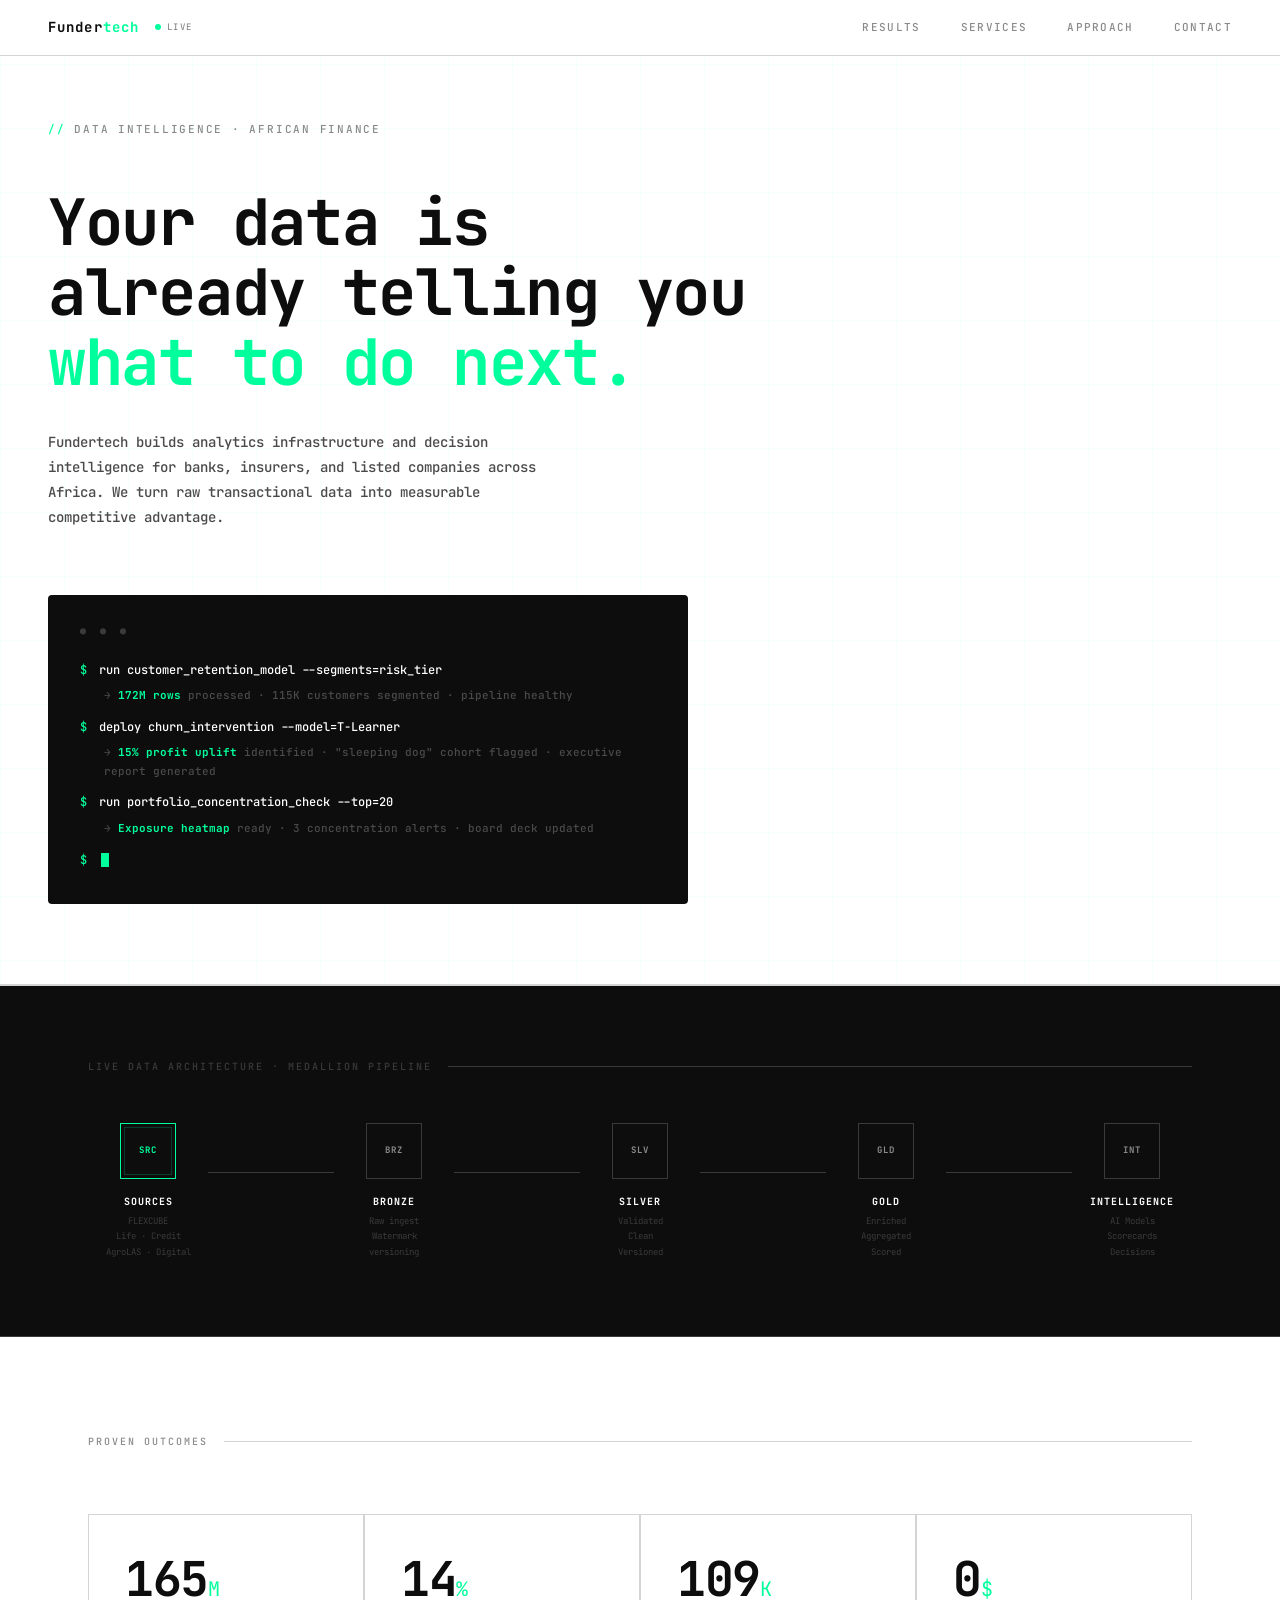
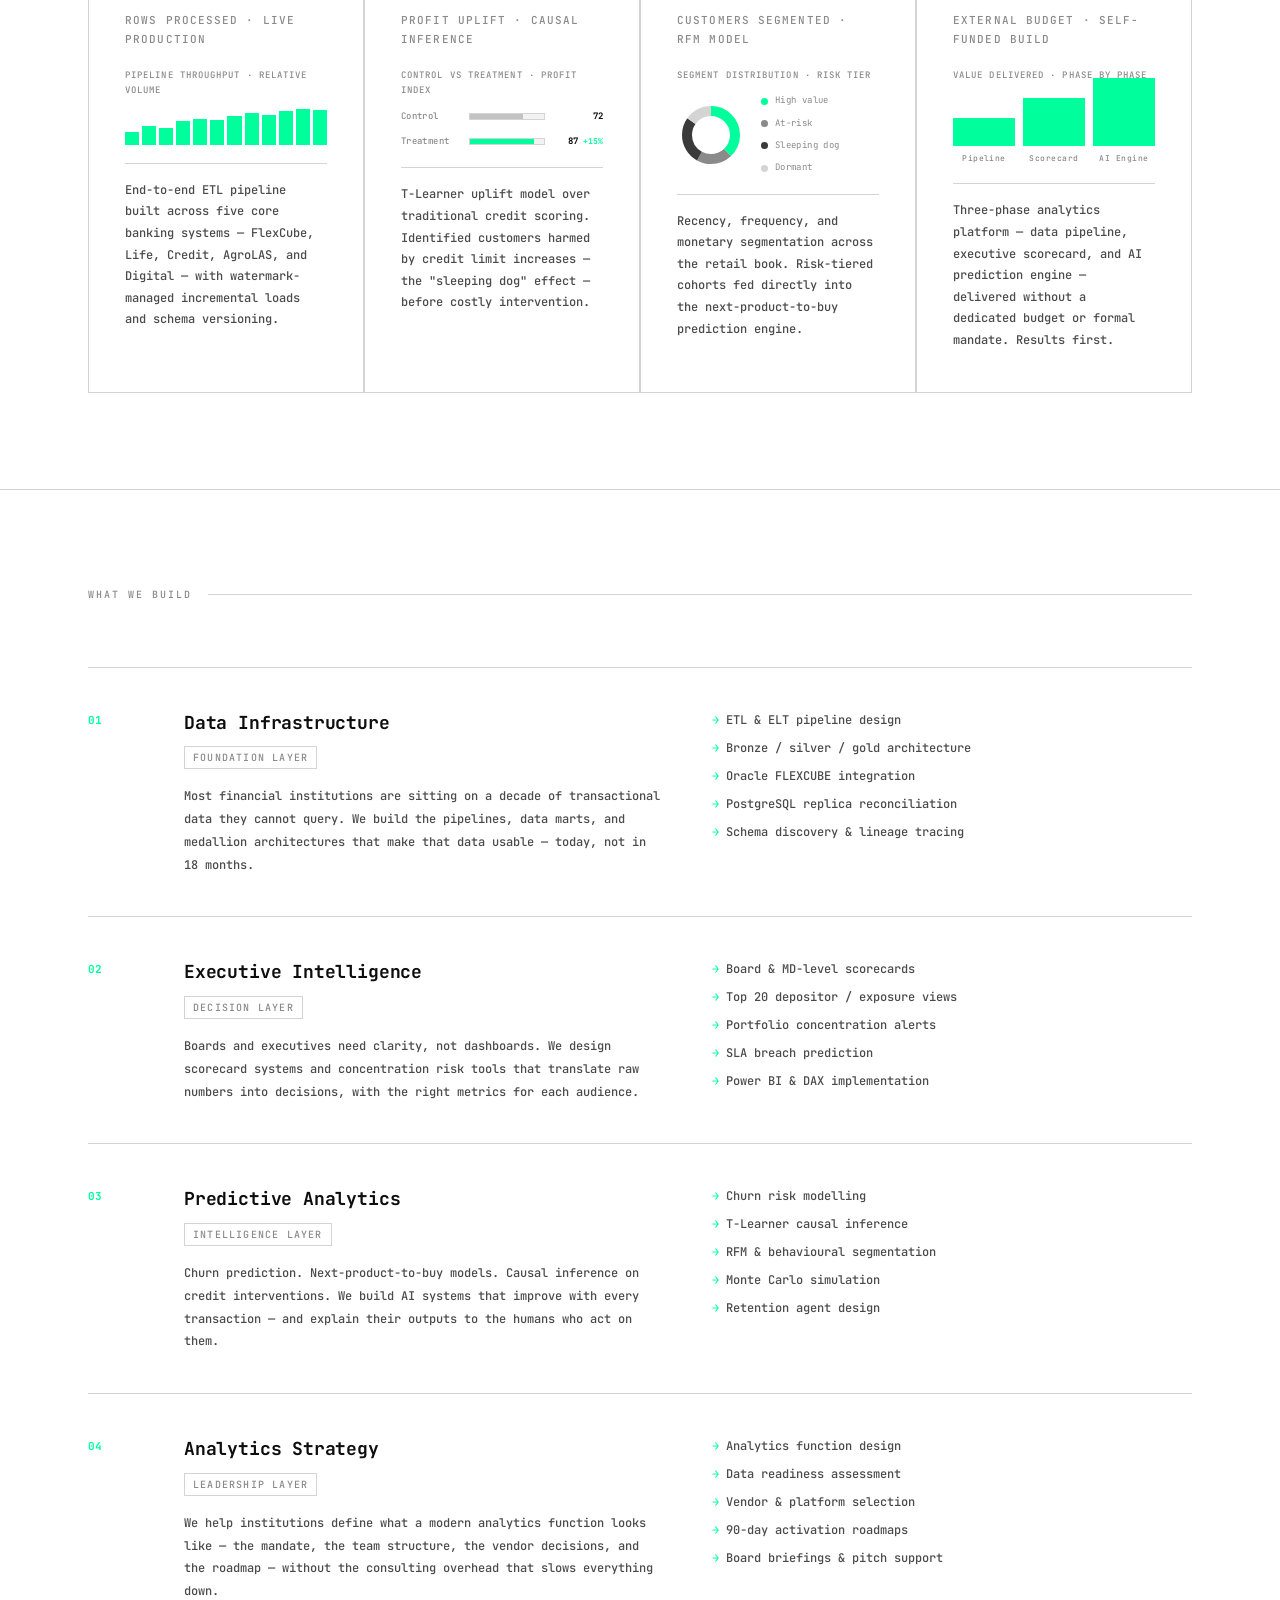
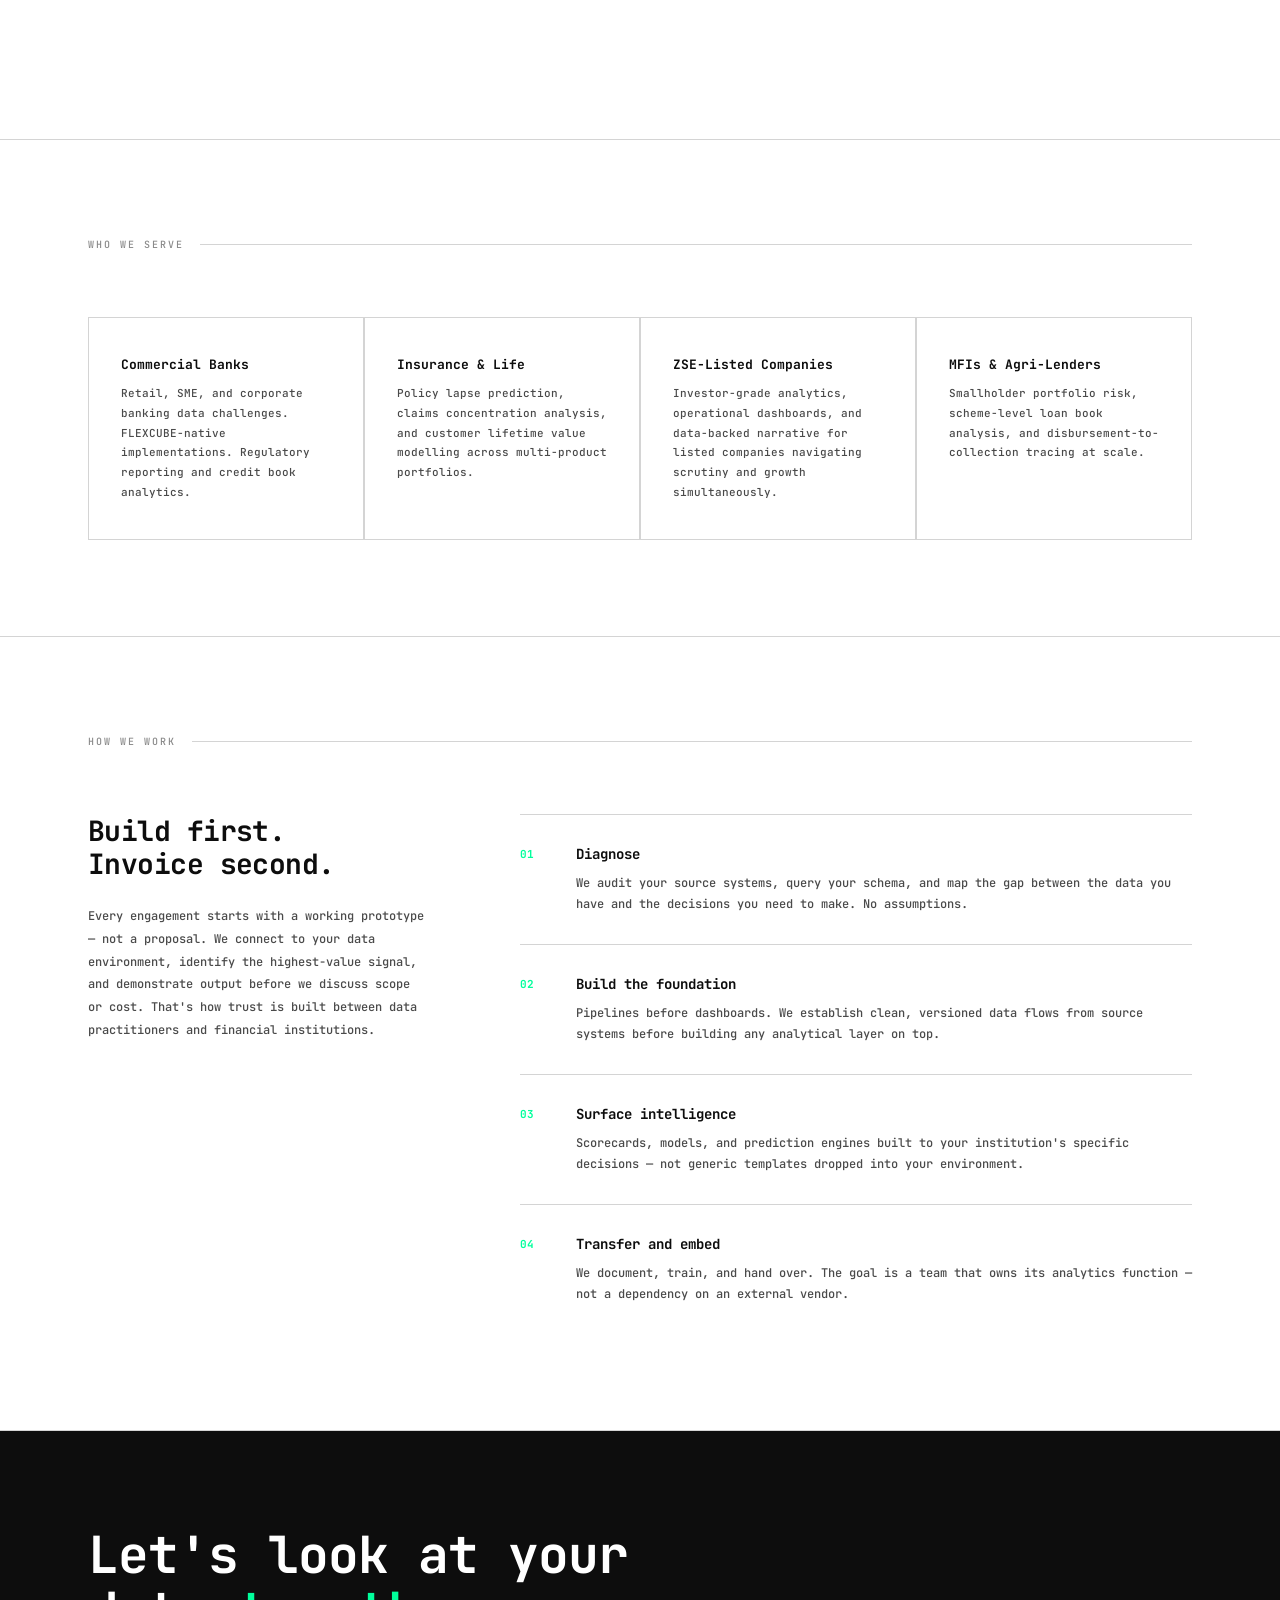
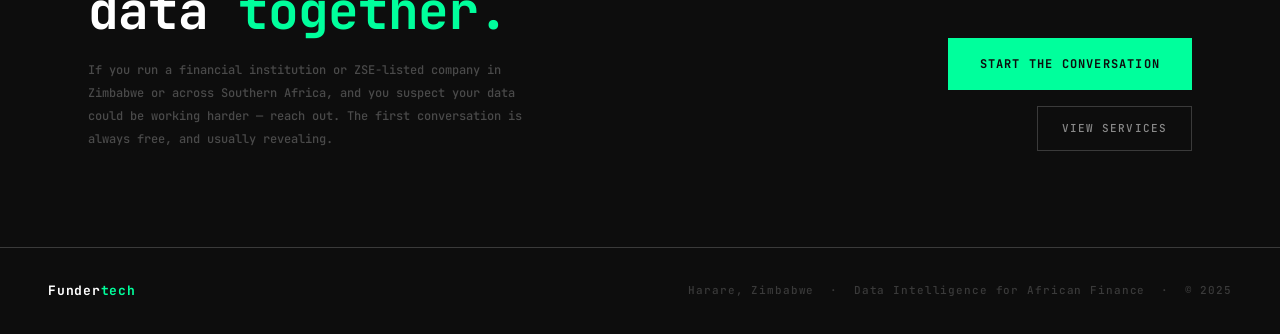
==== index.html @ 1ecbec69 "Initial commit: Fundertech landing page" ====
<!DOCTYPE html>
<html lang="en">
<head>
<meta charset="UTF-8">
<meta name="viewport" content="width=device-width, initial-scale=1.0">
<title>Fundertech — Data Intelligence for African Finance</title>
<link rel="preconnect" href="https://fonts.googleapis.com">
<link href="https://fonts.googleapis.com/css2?family=JetBrains+Mono:wght@400;500;600;700&display=swap" rel="stylesheet">
<style>
  *, *::before, *::after { box-sizing: border-box; margin: 0; padding: 0; }

  :root {
    --black:   #0D0D0D;
    --white:   #FFFFFF;
    --grey-1:  #F2F2F2;
    --grey-2:  #D4D4D4;
    --grey-3:  #8A8A8A;
    --grey-4:  #3A3A3A;
    --mint:    #00FF9C;
    --mono:    'JetBrains Mono', monospace;
  }

  html { scroll-behavior: smooth; }

  body {
    font-family: var(--mono);
    background: var(--white);
    color: var(--black);
    font-size: 13px;
    line-height: 1.7;
    font-weight: 500;
    -webkit-font-smoothing: auto;
  }

  /* ── NAV ── */
  nav {
    position: fixed;
    top: 0; left: 0; right: 0;
    z-index: 100;
    background: var(--white);
    border-bottom: 1px solid var(--grey-2);
    display: flex;
    align-items: center;
    justify-content: space-between;
    padding: 0 48px;
    height: 56px;
  }

  .nav-brand { display: flex; align-items: center; gap: 16px; }

  .nav-logo {
    font-size: 14px;
    font-weight: 700;
    letter-spacing: 0.08em;
    color: var(--black);
    text-decoration: none;
  }
  .nav-logo span { color: var(--mint); }

  .nav-live {
    display: flex;
    align-items: center;
    gap: 6px;
    font-size: 9px;
    letter-spacing: 0.14em;
    color: var(--grey-3);
    text-transform: uppercase;
    font-weight: 500;
  }

  .live-dot {
    width: 6px; height: 6px;
    border-radius: 50%;
    background: var(--mint);
    animation: pulse 2s ease infinite;
  }

  @keyframes pulse {
    0%,100% { opacity: 1; transform: scale(1); }
    50%      { opacity: 0.35; transform: scale(0.65); }
  }

  .nav-links {
    display: flex;
    gap: 40px;
    list-style: none;
  }

  .nav-links a {
    font-size: 11px;
    font-weight: 500;
    color: var(--grey-3);
    text-decoration: none;
    letter-spacing: 0.12em;
    text-transform: uppercase;
    transition: color 0.2s;
  }
  .nav-links a:hover { color: var(--black); }

  /* ── HERO ── */
  .hero {
    min-height: 100vh;
    display: flex;
    flex-direction: column;
    justify-content: center;
    padding: 120px 48px 80px;
    border-bottom: 1px solid var(--grey-2);
    position: relative;
    overflow: hidden;
  }

  .hero-grid {
    position: absolute;
    inset: 0;
    background-image:
      linear-gradient(rgba(0,255,156,0.04) 1px, transparent 1px),
      linear-gradient(90deg, rgba(0,255,156,0.04) 1px, transparent 1px);
    background-size: 64px 64px;
    pointer-events: none;
    animation: gridfade 4s ease-in-out infinite alternate;
  }
  @keyframes gridfade { 0% { opacity: 0.5; } 100% { opacity: 1; } }

  .hero-scan {
    position: absolute;
    top: 0; left: 0; right: 0;
    height: 1px;
    background: linear-gradient(90deg, transparent, var(--mint) 50%, transparent);
    opacity: 0.3;
    animation: scandown 7s linear infinite;
    pointer-events: none;
  }
  @keyframes scandown {
    0%   { transform: translateY(0); }
    100% { transform: translateY(100vh); }
  }

  .hero-eyebrow {
    font-size: 11px;
    font-weight: 500;
    color: var(--grey-3);
    letter-spacing: 0.16em;
    text-transform: uppercase;
    margin-bottom: 48px;
    position: relative; z-index: 1;
  }
  .hero-eyebrow::before { content: '// '; color: var(--mint); }

  .hero-headline {
    font-size: clamp(32px, 5vw, 64px);
    font-weight: 700;
    line-height: 1.1;
    letter-spacing: -0.02em;
    max-width: 840px;
    margin-bottom: 32px;
    position: relative; z-index: 1;
  }
  .hero-headline .accent { color: var(--mint); }

  .hero-sub {
    font-size: 14px;
    font-weight: 500;
    color: #4A4A4A;
    max-width: 520px;
    line-height: 1.8;
    margin-bottom: 64px;
    position: relative; z-index: 1;
  }

  /* Terminal */
  .terminal {
    background: var(--black);
    border-radius: 4px;
    padding: 28px 32px;
    max-width: 640px;
    position: relative; z-index: 1;
    overflow: hidden;
  }
  .terminal::before {
    content: '● ● ●';
    display: block;
    font-size: 10px;
    color: var(--grey-4);
    margin-bottom: 20px;
    letter-spacing: 4px;
  }
  .t-line {
    display: flex;
    align-items: flex-start;
    gap: 12px;
    margin-bottom: 6px;
    font-size: 12px;
  }
  .t-prompt { color: var(--mint); white-space: nowrap; }
  .t-cmd    { color: var(--white); font-weight: 500; }
  .t-out    { color: #4A4A4A; padding-left: 24px; margin-bottom: 12px; font-size: 11px; font-weight: 500; }
  .t-out span { color: var(--mint); font-weight: 700; }
  .cursor {
    display: inline-block;
    width: 8px; height: 14px;
    background: var(--mint);
    vertical-align: middle;
    margin-left: 2px;
    animation: blink 1.1s step-end infinite;
  }
  @keyframes blink { 0%,100%{opacity:1} 50%{opacity:0} }

  /* ── DATA PIPELINE ── */
  .pipeline-section {
    background: var(--black);
    border-bottom: 1px solid var(--grey-4);
    overflow: hidden;
  }
  .pipeline-inner {
    max-width: 1200px;
    margin: 0 auto;
    padding: 72px 48px;
  }
  .pipeline-label {
    font-size: 10px;
    letter-spacing: 0.2em;
    text-transform: uppercase;
    color: var(--grey-4);
    margin-bottom: 48px;
    display: flex;
    align-items: center;
    gap: 16px;
    font-weight: 500;
  }
  .pipeline-label::after { content: ''; flex: 1; height: 1px; background: var(--grey-4); }

  .pipeline-flow {
    display: flex;
    align-items: center;
    overflow-x: auto;
    padding-bottom: 4px;
  }

  .pipeline-node {
    display: flex;
    flex-direction: column;
    align-items: center;
    flex-shrink: 0;
    min-width: 120px;
    opacity: 0;
    animation: nodein 0.5s ease forwards;
  }
  .pipeline-node:nth-child(1) { animation-delay: 0.2s; }
  .pipeline-node:nth-child(3) { animation-delay: 0.7s; }
  .pipeline-node:nth-child(5) { animation-delay: 1.2s; }
  .pipeline-node:nth-child(7) { animation-delay: 1.7s; }
  .pipeline-node:nth-child(9) { animation-delay: 2.2s; }

  @keyframes nodein {
    from { opacity: 0; transform: translateY(8px); }
    to   { opacity: 1; transform: translateY(0); }
  }

  .node-box {
    width: 56px; height: 56px;
    border: 1px solid var(--grey-4);
    display: flex;
    align-items: center;
    justify-content: center;
    font-size: 9px;
    font-weight: 700;
    color: var(--grey-3);
    letter-spacing: 0.08em;
    margin-bottom: 14px;
    transition: border-color 0.3s, color 0.3s;
    position: relative;
  }
  .node-box.active {
    border-color: var(--mint);
    color: var(--mint);
  }
  .node-box.active::after {
    content: '';
    position: absolute;
    inset: 3px;
    border: 1px solid rgba(0,255,156,0.2);
  }
  .pipeline-node:hover .node-box { border-color: var(--mint); color: var(--mint); }

  .node-name {
    font-size: 10px;
    font-weight: 700;
    color: var(--white);
    letter-spacing: 0.1em;
    text-transform: uppercase;
    margin-bottom: 4px;
    text-align: center;
  }
  .node-sub {
    font-size: 9px;
    color: var(--grey-4);
    text-align: center;
    line-height: 1.7;
    font-weight: 400;
  }

  .pipeline-connector {
    flex: 1;
    min-width: 48px;
    height: 1px;
    background: var(--grey-4);
    position: relative;
    margin-bottom: 38px;
    overflow: visible;
  }
  .conn-dot {
    position: absolute;
    top: 50%; transform: translateY(-50%);
    width: 5px; height: 5px;
    border-radius: 50%;
    background: var(--mint);
    animation: flowdot 2.2s linear infinite;
    opacity: 0;
  }
  .conn-dot:nth-child(2) { animation-delay: 0.73s; }
  .conn-dot:nth-child(3) { animation-delay: 1.47s; }
  @keyframes flowdot {
    0%   { left: -5px; opacity: 0; }
    8%   { opacity: 1; }
    92%  { opacity: 1; }
    100% { left: calc(100% + 5px); opacity: 0; }
  }

  /* ── SECTION SHELL ── */
  section { border-bottom: 1px solid var(--grey-2); }
  .section-inner { max-width: 1200px; margin: 0 auto; padding: 96px 48px; }
  .section-label {
    font-size: 10px;
    letter-spacing: 0.2em;
    text-transform: uppercase;
    color: var(--grey-3);
    margin-bottom: 64px;
    display: flex;
    align-items: center;
    gap: 16px;
    font-weight: 500;
  }
  .section-label::after { content: ''; flex: 1; height: 1px; background: var(--grey-2); }

  /* ── RESULTS ── */
  .results-grid {
    display: grid;
    grid-template-columns: repeat(auto-fit, minmax(260px, 1fr));
    gap: 2px;
    background: var(--grey-2);
    border: 1px solid var(--grey-2);
  }
  .result-card { background: var(--white); padding: 40px 36px; transition: background 0.2s; }
  .result-card:hover { background: var(--grey-1); }

  .result-metric {
    font-size: 48px;
    font-weight: 700;
    line-height: 1;
    letter-spacing: -0.03em;
    color: var(--black);
    margin-bottom: 8px;
  }
  .result-metric .unit { font-size: 20px; font-weight: 400; color: var(--mint); }

  .result-label {
    font-size: 11px;
    color: var(--grey-3);
    letter-spacing: 0.1em;
    text-transform: uppercase;
    margin-bottom: 0;
    font-weight: 500;
  }

  /* Mini charts */
  .mini-chart { margin: 20px 0 18px; }
  .chart-title {
    font-size: 9px;
    letter-spacing: 0.12em;
    text-transform: uppercase;
    color: var(--grey-3);
    margin-bottom: 10px;
    font-weight: 500;
  }

  /* Sparkline bars */
  .spark-bars {
    display: flex;
    align-items: flex-end;
    gap: 3px;
    height: 36px;
  }
  .sp-bar {
    flex: 1;
    background: var(--mint);
    opacity: 0;
    transform: scaleY(0);
    transform-origin: bottom;
    transition: opacity 0.3s ease, transform 0.5s cubic-bezier(0.16,1,0.3,1);
  }
  .spark-bars.animate .sp-bar { opacity: 1; transform: scaleY(1); }
  .sp-bar:nth-child(1)  { height:35%; transition-delay:0.05s; }
  .sp-bar:nth-child(2)  { height:52%; transition-delay:0.10s; }
  .sp-bar:nth-child(3)  { height:48%; transition-delay:0.15s; }
  .sp-bar:nth-child(4)  { height:65%; transition-delay:0.20s; }
  .sp-bar:nth-child(5)  { height:72%; transition-delay:0.25s; }
  .sp-bar:nth-child(6)  { height:68%; transition-delay:0.30s; }
  .sp-bar:nth-child(7)  { height:80%; transition-delay:0.35s; }
  .sp-bar:nth-child(8)  { height:88%; transition-delay:0.40s; }
  .sp-bar:nth-child(9)  { height:84%; transition-delay:0.45s; }
  .sp-bar:nth-child(10) { height:95%; transition-delay:0.50s; }
  .sp-bar:nth-child(11) { height:100%;transition-delay:0.55s; }
  .sp-bar:nth-child(12) { height:98%; transition-delay:0.60s; opacity: 0.5; }

  /* Before/after bars */
  .cmp-chart { display: flex; flex-direction: column; gap: 10px; }
  .cmp-row { display: flex; align-items: center; gap: 10px; }
  .cmp-label { font-size: 9px; color: var(--grey-3); width: 58px; flex-shrink: 0; font-weight: 500; letter-spacing: 0.04em; }
  .cmp-track { flex: 1; height: 7px; background: var(--grey-1); border: 1px solid var(--grey-2); position: relative; overflow: hidden; }
  .cmp-fill {
    height: 100%;
    width: 0;
    transition: width 1.6s cubic-bezier(0.16,1,0.3,1);
  }
  .cmp-fill.is-control   { background: var(--grey-3); opacity: 0.45; }
  .cmp-fill.is-treatment { background: var(--mint); }
  .cmp-val { font-size: 9px; font-weight: 700; color: var(--black); width: 48px; text-align: right; white-space: nowrap; }
  .cmp-delta { color: var(--mint); font-size: 8px; }

  /* Donut */
  .donut-wrap { display: flex; align-items: center; gap: 16px; }
  .donut-legend { display: flex; flex-direction: column; gap: 7px; }
  .legend-row { display: flex; align-items: center; gap: 7px; font-size: 9px; color: var(--grey-3); font-weight: 400; letter-spacing: 0.04em; }
  .legend-pip { width: 7px; height: 7px; border-radius: 50%; flex-shrink: 0; }

  /* SVG donut segments */
  .donut-seg {
    stroke-dasharray: 0 151;
    transition: stroke-dasharray 1.2s cubic-bezier(0.16,1,0.3,1);
  }

  /* Phase bars */
  .phase-wrap { display: flex; align-items: flex-end; gap: 8px; height: 72px; }
  .phase-col { display: flex; flex-direction: column; align-items: center; gap: 6px; flex: 1; justify-content: flex-end; }
  .phase-bar {
    width: 100%;
    height: 0;
    background: var(--mint);
    opacity: 0;
    transition: height 0.9s cubic-bezier(0.16,1,0.3,1), opacity 0.3s;
  }
  .phase-lbl { font-size: 8px; color: var(--grey-3); font-weight: 500; letter-spacing: 0.06em; text-align: center; }

  .result-desc {
    font-size: 12px;
    color: #4A4A4A;
    font-weight: 500;
    line-height: 1.8;
    border-top: 1px solid var(--grey-2);
    padding-top: 16px;
  }

  /* ── SERVICES ── */
  .services-list { display: flex; flex-direction: column; }
  .service-row {
    display: grid;
    grid-template-columns: 48px 1fr 1fr;
    gap: 48px;
    align-items: start;
    padding: 40px 0;
    border-top: 1px solid var(--grey-2);
    transition: background 0.15s;
  }
  .service-row:hover { background: var(--grey-1); margin: 0 -48px; padding: 40px 48px; }
  .service-num { font-size: 11px; color: var(--mint); font-weight: 700; padding-top: 3px; }
  .service-name { font-size: 18px; font-weight: 700; letter-spacing: -0.01em; margin-bottom: 8px; }
  .service-tag {
    display: inline-block;
    font-size: 10px;
    color: var(--grey-3);
    border: 1px solid var(--grey-2);
    padding: 2px 8px;
    letter-spacing: 0.12em;
    text-transform: uppercase;
    margin-bottom: 16px;
    font-weight: 500;
  }
  .service-body { font-size: 12px; color: #4A4A4A; font-weight: 500; line-height: 1.9; }
  .service-detail { font-size: 12px; color: #4A4A4A; font-weight: 500; line-height: 2; }
  .service-detail li { list-style: none; padding-left: 0; margin-bottom: 4px; }
  .service-detail li::before { content: '→ '; color: var(--mint); }

  /* ── WHO WE SERVE ── */
  .clients-grid {
    display: grid;
    grid-template-columns: repeat(auto-fit, minmax(200px, 1fr));
    gap: 2px;
    background: var(--grey-2);
    border: 1px solid var(--grey-2);
  }
  .client-cell { background: var(--white); padding: 36px 32px; }
  .client-sector { font-size: 13px; font-weight: 700; margin-bottom: 8px; }
  .client-desc { font-size: 11px; color: #4A4A4A; font-weight: 500; line-height: 1.8; }

  /* ── APPROACH ── */
  .approach-block { display: grid; grid-template-columns: 1fr 2fr; gap: 96px; align-items: start; }
  .approach-left h2 { font-size: 28px; font-weight: 700; letter-spacing: -0.02em; line-height: 1.2; margin-bottom: 24px; }
  .approach-left p { font-size: 12px; color: #4A4A4A; font-weight: 500; line-height: 1.9; }
  .approach-right { display: flex; flex-direction: column; }

  .approach-step {
    display: grid;
    grid-template-columns: 32px 1fr;
    gap: 24px;
    padding: 28px 0;
    border-top: 1px solid var(--grey-2);
    opacity: 0;
    transform: translateY(10px);
    transition: opacity 0.5s ease, transform 0.5s ease;
  }
  .approach-step.visible { opacity: 1; transform: translateY(0); }
  .step-num { font-size: 11px; color: var(--mint); font-weight: 700; padding-top: 2px; }
  .step-title { font-size: 14px; font-weight: 700; margin-bottom: 6px; }
  .step-body { font-size: 12px; color: #4A4A4A; font-weight: 500; line-height: 1.8; }

  /* ── CTA ── */
  .cta-section { background: var(--black); border-bottom: none; }
  .cta-inner {
    max-width: 1200px;
    margin: 0 auto;
    padding: 96px 48px;
    display: flex;
    align-items: flex-end;
    justify-content: space-between;
    gap: 64px;
  }
  .cta-left h2 {
    font-size: clamp(28px, 4vw, 52px);
    font-weight: 700;
    color: var(--white);
    letter-spacing: -0.02em;
    line-height: 1.1;
    max-width: 560px;
    margin-bottom: 20px;
  }
  .cta-left h2 .accent { color: var(--mint); }
  .cta-left p { font-size: 12px; color: #4A4A4A; font-weight: 500; max-width: 440px; line-height: 1.9; }
  .cta-right { display: flex; flex-direction: column; gap: 16px; align-items: flex-end; flex-shrink: 0; }

  .btn-primary {
    display: inline-block;
    background: var(--mint);
    color: var(--black);
    font-family: var(--mono);
    font-size: 12px;
    font-weight: 700;
    letter-spacing: 0.1em;
    text-transform: uppercase;
    text-decoration: none;
    padding: 16px 32px;
    border: none;
    cursor: pointer;
    transition: opacity 0.2s;
  }
  .btn-primary:hover { opacity: 0.85; }

  .btn-ghost {
    display: inline-block;
    background: transparent;
    color: var(--grey-3);
    font-family: var(--mono);
    font-size: 11px;
    font-weight: 500;
    letter-spacing: 0.1em;
    text-transform: uppercase;
    text-decoration: none;
    padding: 12px 24px;
    border: 1px solid var(--grey-4);
    transition: border-color 0.2s, color 0.2s;
  }
  .btn-ghost:hover { border-color: var(--grey-3); color: var(--white); }

  /* ── FOOTER ── */
  footer {
    background: var(--black);
    padding: 32px 48px;
    border-top: 1px solid var(--grey-4);
    display: flex;
    align-items: center;
    justify-content: space-between;
  }
  .footer-logo { font-size: 13px; font-weight: 700; color: var(--white); letter-spacing: 0.06em; }
  .footer-logo span { color: var(--mint); }
  .footer-meta { font-size: 11px; color: var(--grey-4); letter-spacing: 0.08em; font-weight: 500; }

  /* ── RESPONSIVE ── */
  @media (max-width: 768px) {
    nav { padding: 0 24px; }
    .nav-links { display: none; }
    .hero { padding: 100px 24px 64px; }
    .section-inner { padding: 64px 24px; }
    .pipeline-inner { padding: 56px 24px; }
    .service-row { grid-template-columns: 32px 1fr; }
    .service-row .service-detail { display: none; }
    .approach-block { grid-template-columns: 1fr; gap: 48px; }
    .cta-inner { flex-direction: column; align-items: flex-start; }
    .cta-right { align-items: flex-start; }
    footer { flex-direction: column; gap: 12px; align-items: flex-start; }
    .service-row:hover { margin: 0; padding: 40px 0; background: transparent; }
    .pipeline-node { min-width: 88px; }
  }

  @media (prefers-reduced-motion: reduce) {
    .cursor, .hero-scan, .live-dot, .conn-dot { animation: none !important; }
    .approach-step { opacity: 1; transform: none; }
    .donut-seg { transition: none; }
    .cmp-fill, .phase-bar, .sp-bar { transition: none; }
  }
</style>
</head>
<body>

<!-- NAV -->
<nav>
  <div class="nav-brand">
    <a href="#" class="nav-logo">Funder<span>tech</span></a>
    <span class="nav-live"><span class="live-dot"></span>live</span>
  </div>
  <ul class="nav-links">
    <li><a href="#results">Results</a></li>
    <li><a href="#services">Services</a></li>
    <li><a href="#approach">Approach</a></li>
    <li><a href="#contact">Contact</a></li>
  </ul>
</nav>

<!-- HERO -->
<section>
  <div class="hero">
    <div class="hero-grid"></div>
    <div class="hero-scan"></div>
    <p class="hero-eyebrow">Data Intelligence · African Finance</p>
    <h1 class="hero-headline">
      Your data is<br>
      already telling you<br>
      <span class="accent">what to do next.</span>
    </h1>
    <p class="hero-sub">
      Fundertech builds analytics infrastructure and decision intelligence for banks, insurers, and listed companies across Africa. We turn raw transactional data into measurable competitive advantage.
    </p>
    <div class="terminal">
      <div class="t-line">
        <span class="t-prompt">$</span>
        <span class="t-cmd">run customer_retention_model --segments=risk_tier</span>
      </div>
      <div class="t-out">→ <span>172M rows</span> processed · 115K customers segmented · pipeline healthy</div>
      <div class="t-line">
        <span class="t-prompt">$</span>
        <span class="t-cmd">deploy churn_intervention --model=T-Learner</span>
      </div>
      <div class="t-out">→ <span>15% profit uplift</span> identified · "sleeping dog" cohort flagged · executive report generated</div>
      <div class="t-line">
        <span class="t-prompt">$</span>
        <span class="t-cmd">run portfolio_concentration_check --top=20</span>
      </div>
      <div class="t-out">→ <span>Exposure heatmap</span> ready · 3 concentration alerts · board deck updated</div>
      <div class="t-line">
        <span class="t-prompt">$</span>
        <span class="t-cmd"><span class="cursor"></span></span>
      </div>
    </div>
  </div>
</section>

<!-- DATA PIPELINE -->
<div class="pipeline-section">
  <div class="pipeline-inner">
    <div class="pipeline-label">Live data architecture · medallion pipeline</div>
    <div class="pipeline-flow">

      <div class="pipeline-node">
        <div class="node-box active">SRC</div>
        <div class="node-name">Sources</div>
        <div class="node-sub">FLEXCUBE<br>Life · Credit<br>AgroLAS · Digital</div>
      </div>

      <div class="pipeline-connector">
        <div class="conn-dot"></div><div class="conn-dot"></div><div class="conn-dot"></div>
      </div>

      <div class="pipeline-node">
        <div class="node-box">BRZ</div>
        <div class="node-name">Bronze</div>
        <div class="node-sub">Raw ingest<br>Watermark<br>versioning</div>
      </div>

      <div class="pipeline-connector">
        <div class="conn-dot"></div><div class="conn-dot"></div><div class="conn-dot"></div>
      </div>

      <div class="pipeline-node">
        <div class="node-box">SLV</div>
        <div class="node-name">Silver</div>
        <div class="node-sub">Validated<br>Clean<br>Versioned</div>
      </div>

      <div class="pipeline-connector">
        <div class="conn-dot"></div><div class="conn-dot"></div><div class="conn-dot"></div>
      </div>

      <div class="pipeline-node">
        <div class="node-box">GLD</div>
        <div class="node-name">Gold</div>
        <div class="node-sub">Enriched<br>Aggregated<br>Scored</div>
      </div>

      <div class="pipeline-connector">
        <div class="conn-dot"></div><div class="conn-dot"></div><div class="conn-dot"></div>
      </div>

      <div class="pipeline-node">
        <div class="node-box">INT</div>
        <div class="node-name">Intelligence</div>
        <div class="node-sub">AI Models<br>Scorecards<br>Decisions</div>
      </div>

    </div>
  </div>
</div>

<!-- RESULTS -->
<section id="results">
  <div class="section-inner">
    <div class="section-label">Proven outcomes</div>
    <div class="results-grid">

      <!-- 172M -->
      <div class="result-card">
        <div class="result-metric">
          <span class="counter-num" data-target="172">172</span><span class="unit">M</span>
        </div>
        <div class="result-label">Rows processed · live production</div>
        <div class="mini-chart">
          <div class="chart-title">Pipeline throughput · relative volume</div>
          <div class="spark-bars">
            <div class="sp-bar"></div><div class="sp-bar"></div><div class="sp-bar"></div>
            <div class="sp-bar"></div><div class="sp-bar"></div><div class="sp-bar"></div>
            <div class="sp-bar"></div><div class="sp-bar"></div><div class="sp-bar"></div>
            <div class="sp-bar"></div><div class="sp-bar"></div><div class="sp-bar"></div>
          </div>
        </div>
        <div class="result-desc">End-to-end ETL pipeline built across five core banking systems — FlexCube, Life, Credit, AgroLAS, and Digital — with watermark-managed incremental loads and schema versioning.</div>
      </div>

      <!-- 15% -->
      <div class="result-card">
        <div class="result-metric">
          <span class="counter-num" data-target="15">15</span><span class="unit">%</span>
        </div>
        <div class="result-label">Profit uplift · causal inference</div>
        <div class="mini-chart">
          <div class="chart-title">Control vs treatment · profit index</div>
          <div class="cmp-chart">
            <div class="cmp-row">
              <div class="cmp-label">Control</div>
              <div class="cmp-track"><div class="cmp-fill is-control" data-width="72"></div></div>
              <div class="cmp-val">72</div>
            </div>
            <div class="cmp-row">
              <div class="cmp-label">Treatment</div>
              <div class="cmp-track"><div class="cmp-fill is-treatment" data-width="87"></div></div>
              <div class="cmp-val">87 <span class="cmp-delta">+15%</span></div>
            </div>
          </div>
        </div>
        <div class="result-desc">T-Learner uplift model over traditional credit scoring. Identified customers harmed by credit limit increases — the "sleeping dog" effect — before costly intervention.</div>
      </div>

      <!-- 115K -->
      <div class="result-card">
        <div class="result-metric">
          <span class="counter-num" data-target="115">115</span><span class="unit">K</span>
        </div>
        <div class="result-label">Customers segmented · RFM model</div>
        <div class="mini-chart">
          <div class="chart-title">Segment distribution · risk tier</div>
          <div class="donut-wrap">
            <!-- r=24, C≈150.8 ≈151. Segments: 38%=57, 20%=30, 26%=40, 16%=24. Offsets stack. -->
            <svg width="68" height="68" viewBox="0 0 68 68" style="flex-shrink:0">
              <circle cx="34" cy="34" r="24" fill="none" stroke="#F2F2F2" stroke-width="10"/>
              <!-- High value: 57 units, starts at top -->
              <circle class="donut-seg" cx="34" cy="34" r="24" fill="none"
                stroke="#00FF9C" stroke-width="10"
                stroke-dashoffset="0"
                data-dash="57 151"
                transform="rotate(-90 34 34)"/>
              <!-- At-risk: 30 units, offset -57 -->
              <circle class="donut-seg" cx="34" cy="34" r="24" fill="none"
                stroke="#8A8A8A" stroke-width="10"
                stroke-dashoffset="-57"
                data-dash="30 151"
                transform="rotate(-90 34 34)"/>
              <!-- Sleeping dog: 40 units, offset -87 -->
              <circle class="donut-seg" cx="34" cy="34" r="24" fill="none"
                stroke="#3A3A3A" stroke-width="10"
                stroke-dashoffset="-87"
                data-dash="40 151"
                transform="rotate(-90 34 34)"/>
              <!-- Dormant: 24 units, offset -127 -->
              <circle class="donut-seg" cx="34" cy="34" r="24" fill="none"
                stroke="#D4D4D4" stroke-width="10"
                stroke-dashoffset="-127"
                data-dash="24 151"
                transform="rotate(-90 34 34)"/>
            </svg>
            <div class="donut-legend">
              <div class="legend-row"><div class="legend-pip" style="background:#00FF9C"></div>High value</div>
              <div class="legend-row"><div class="legend-pip" style="background:#8A8A8A"></div>At-risk</div>
              <div class="legend-row"><div class="legend-pip" style="background:#3A3A3A"></div>Sleeping dog</div>
              <div class="legend-row"><div class="legend-pip" style="background:#D4D4D4"></div>Dormant</div>
            </div>
          </div>
        </div>
        <div class="result-desc">Recency, frequency, and monetary segmentation across the retail book. Risk-tiered cohorts fed directly into the next-product-to-buy prediction engine.</div>
      </div>

      <!-- $0 -->
      <div class="result-card">
        <div class="result-metric">
          0<span class="unit">$</span>
        </div>
        <div class="result-label">External budget · self-funded build</div>
        <div class="mini-chart">
          <div class="chart-title">Value delivered · phase by phase</div>
          <div class="phase-wrap">
            <div class="phase-col">
              <div class="phase-bar" data-height="28"></div>
              <div class="phase-lbl">Pipeline</div>
            </div>
            <div class="phase-col">
              <div class="phase-bar" data-height="48"></div>
              <div class="phase-lbl">Scorecard</div>
            </div>
            <div class="phase-col">
              <div class="phase-bar" data-height="68"></div>
              <div class="phase-lbl">AI Engine</div>
            </div>
          </div>
        </div>
        <div class="result-desc">Three-phase analytics platform — data pipeline, executive scorecard, and AI prediction engine — delivered without a dedicated budget or formal mandate. Results first.</div>
      </div>

    </div>
  </div>
</section>

<!-- SERVICES -->
<section id="services">
  <div class="section-inner">
    <div class="section-label">What we build</div>
    <div class="services-list">

      <div class="service-row">
        <div class="service-num">01</div>
        <div>
          <div class="service-name">Data Infrastructure</div>
          <div class="service-tag">Foundation layer</div>
          <p class="service-body">Most financial institutions are sitting on a decade of transactional data they cannot query. We build the pipelines, data marts, and medallion architectures that make that data usable — today, not in 18 months.</p>
        </div>
        <ul class="service-detail">
          <li>ETL & ELT pipeline design</li>
          <li>Bronze / silver / gold architecture</li>
          <li>Oracle FLEXCUBE integration</li>
          <li>PostgreSQL replica reconciliation</li>
          <li>Schema discovery & lineage tracing</li>
        </ul>
      </div>

      <div class="service-row">
        <div class="service-num">02</div>
        <div>
          <div class="service-name">Executive Intelligence</div>
          <div class="service-tag">Decision layer</div>
          <p class="service-body">Boards and executives need clarity, not dashboards. We design scorecard systems and concentration risk tools that translate raw numbers into decisions, with the right metrics for each audience.</p>
        </div>
        <ul class="service-detail">
          <li>Board & MD-level scorecards</li>
          <li>Top 20 depositor / exposure views</li>
          <li>Portfolio concentration alerts</li>
          <li>SLA breach prediction</li>
          <li>Power BI & DAX implementation</li>
        </ul>
      </div>

      <div class="service-row">
        <div class="service-num">03</div>
        <div>
          <div class="service-name">Predictive Analytics</div>
          <div class="service-tag">Intelligence layer</div>
          <p class="service-body">Churn prediction. Next-product-to-buy models. Causal inference on credit interventions. We build AI systems that improve with every transaction — and explain their outputs to the humans who act on them.</p>
        </div>
        <ul class="service-detail">
          <li>Churn risk modelling</li>
          <li>T-Learner causal inference</li>
          <li>RFM & behavioural segmentation</li>
          <li>Monte Carlo simulation</li>
          <li>Retention agent design</li>
        </ul>
      </div>

      <div class="service-row">
        <div class="service-num">04</div>
        <div>
          <div class="service-name">Analytics Strategy</div>
          <div class="service-tag">Leadership layer</div>
          <p class="service-body">We help institutions define what a modern analytics function looks like — the mandate, the team structure, the vendor decisions, and the roadmap — without the consulting overhead that slows everything down.</p>
        </div>
        <ul class="service-detail">
          <li>Analytics function design</li>
          <li>Data readiness assessment</li>
          <li>Vendor & platform selection</li>
          <li>90-day activation roadmaps</li>
          <li>Board briefings & pitch support</li>
        </ul>
      </div>

    </div>
  </div>
</section>

<!-- WHO WE SERVE -->
<section>
  <div class="section-inner">
    <div class="section-label">Who we serve</div>
    <div class="clients-grid">
      <div class="client-cell">
        <div class="client-sector">Commercial Banks</div>
        <div class="client-desc">Retail, SME, and corporate banking data challenges. FLEXCUBE-native implementations. Regulatory reporting and credit book analytics.</div>
      </div>
      <div class="client-cell">
        <div class="client-sector">Insurance &amp; Life</div>
        <div class="client-desc">Policy lapse prediction, claims concentration analysis, and customer lifetime value modelling across multi-product portfolios.</div>
      </div>
      <div class="client-cell">
        <div class="client-sector">ZSE-Listed Companies</div>
        <div class="client-desc">Investor-grade analytics, operational dashboards, and data-backed narrative for listed companies navigating scrutiny and growth simultaneously.</div>
      </div>
      <div class="client-cell">
        <div class="client-sector">MFIs &amp; Agri-Lenders</div>
        <div class="client-desc">Smallholder portfolio risk, scheme-level loan book analysis, and disbursement-to-collection tracing at scale.</div>
      </div>
    </div>
  </div>
</section>

<!-- APPROACH -->
<section id="approach">
  <div class="section-inner">
    <div class="section-label">How we work</div>
    <div class="approach-block">
      <div class="approach-left">
        <h2>Build first.<br>Invoice second.</h2>
        <p>Every engagement starts with a working prototype — not a proposal. We connect to your data environment, identify the highest-value signal, and demonstrate output before we discuss scope or cost. That's how trust is built between data practitioners and financial institutions.</p>
      </div>
      <div class="approach-right">
        <div class="approach-step">
          <div class="step-num">01</div>
          <div>
            <div class="step-title">Diagnose</div>
            <p class="step-body">We audit your source systems, query your schema, and map the gap between the data you have and the decisions you need to make. No assumptions.</p>
          </div>
        </div>
        <div class="approach-step">
          <div class="step-num">02</div>
          <div>
            <div class="step-title">Build the foundation</div>
            <p class="step-body">Pipelines before dashboards. We establish clean, versioned data flows from source systems before building any analytical layer on top.</p>
          </div>
        </div>
        <div class="approach-step">
          <div class="step-num">03</div>
          <div>
            <div class="step-title">Surface intelligence</div>
            <p class="step-body">Scorecards, models, and prediction engines built to your institution's specific decisions — not generic templates dropped into your environment.</p>
          </div>
        </div>
        <div class="approach-step">
          <div class="step-num">04</div>
          <div>
            <div class="step-title">Transfer and embed</div>
            <p class="step-body">We document, train, and hand over. The goal is a team that owns its analytics function — not a dependency on an external vendor.</p>
          </div>
        </div>
      </div>
    </div>
  </div>
</section>

<!-- CTA -->
<section id="contact" class="cta-section">
  <div class="cta-inner">
    <div class="cta-left">
      <h2>Let's look at your data <span class="accent">together.</span></h2>
      <p>If you run a financial institution or ZSE-listed company in Zimbabwe or across Southern Africa, and you suspect your data could be working harder — reach out. The first conversation is always free, and usually revealing.</p>
    </div>
    <div class="cta-right">
      <a href="mailto:hello@fundertech.co.zw" class="btn-primary">Start the conversation</a>
      <a href="#services" class="btn-ghost">View services</a>
    </div>
  </div>
</section>

<!-- FOOTER -->
<footer>
  <div class="footer-logo">Funder<span>tech</span></div>
  <div class="footer-meta">Harare, Zimbabwe &nbsp;·&nbsp; Data Intelligence for African Finance &nbsp;·&nbsp; © 2025</div>
</footer>

<script>
(function () {
  /* ── Approach steps: staggered reveal ── */
  const steps = document.querySelectorAll('.approach-step');
  const stepObs = new IntersectionObserver(entries => {
    entries.forEach((e, i) => {
      if (e.isIntersecting) {
        setTimeout(() => e.target.classList.add('visible'), i * 120);
        stepObs.unobserve(e.target);
      }
    });
  }, { threshold: 0.15 });
  steps.forEach(s => stepObs.observe(s));

  /* ── Counter animation ── */
  function runCounter(el, target, duration) {
    const start = performance.now();
    (function tick(now) {
      const p = Math.min((now - start) / duration, 1);
      const ease = 1 - Math.pow(1 - p, 3);
      el.textContent = Math.round(ease * target).toLocaleString();
      if (p < 1) requestAnimationFrame(tick);
    })(start);
  }

  /* ── Results: all charts + counters fire together ── */
  let fired = false;
  function animateResults() {
    if (fired) return;
    fired = true;

    /* Counters */
    document.querySelectorAll('.counter-num[data-target]').forEach(el => {
      runCounter(el, parseInt(el.dataset.target, 10), 2000);
    });

    /* Before/after bars */
    document.querySelectorAll('.cmp-fill[data-width]').forEach((el, i) => {
      setTimeout(() => { el.style.width = el.dataset.width + '%'; }, i * 180);
    });

    /* Donut segments */
    document.querySelectorAll('.donut-seg[data-dash]').forEach((el, i) => {
      setTimeout(() => { el.style.strokeDasharray = el.dataset.dash; }, i * 160 + 200);
    });

    /* Sparkline bars */
    const spark = document.querySelector('.spark-bars');
    if (spark) spark.classList.add('animate');

    /* Phase bars */
    document.querySelectorAll('.phase-bar[data-height]').forEach((el, i) => {
      setTimeout(() => {
        el.style.height = el.dataset.height + 'px';
        el.style.opacity = '1';
      }, i * 220 + 100);
    });
  }

  const grid = document.querySelector('.results-grid');
  if (grid) {
    new IntersectionObserver(entries => {
      if (entries[0].isIntersecting) animateResults();
    }, { threshold: 0.05 }).observe(grid);
  }
})();
</script>
</body>
</html>
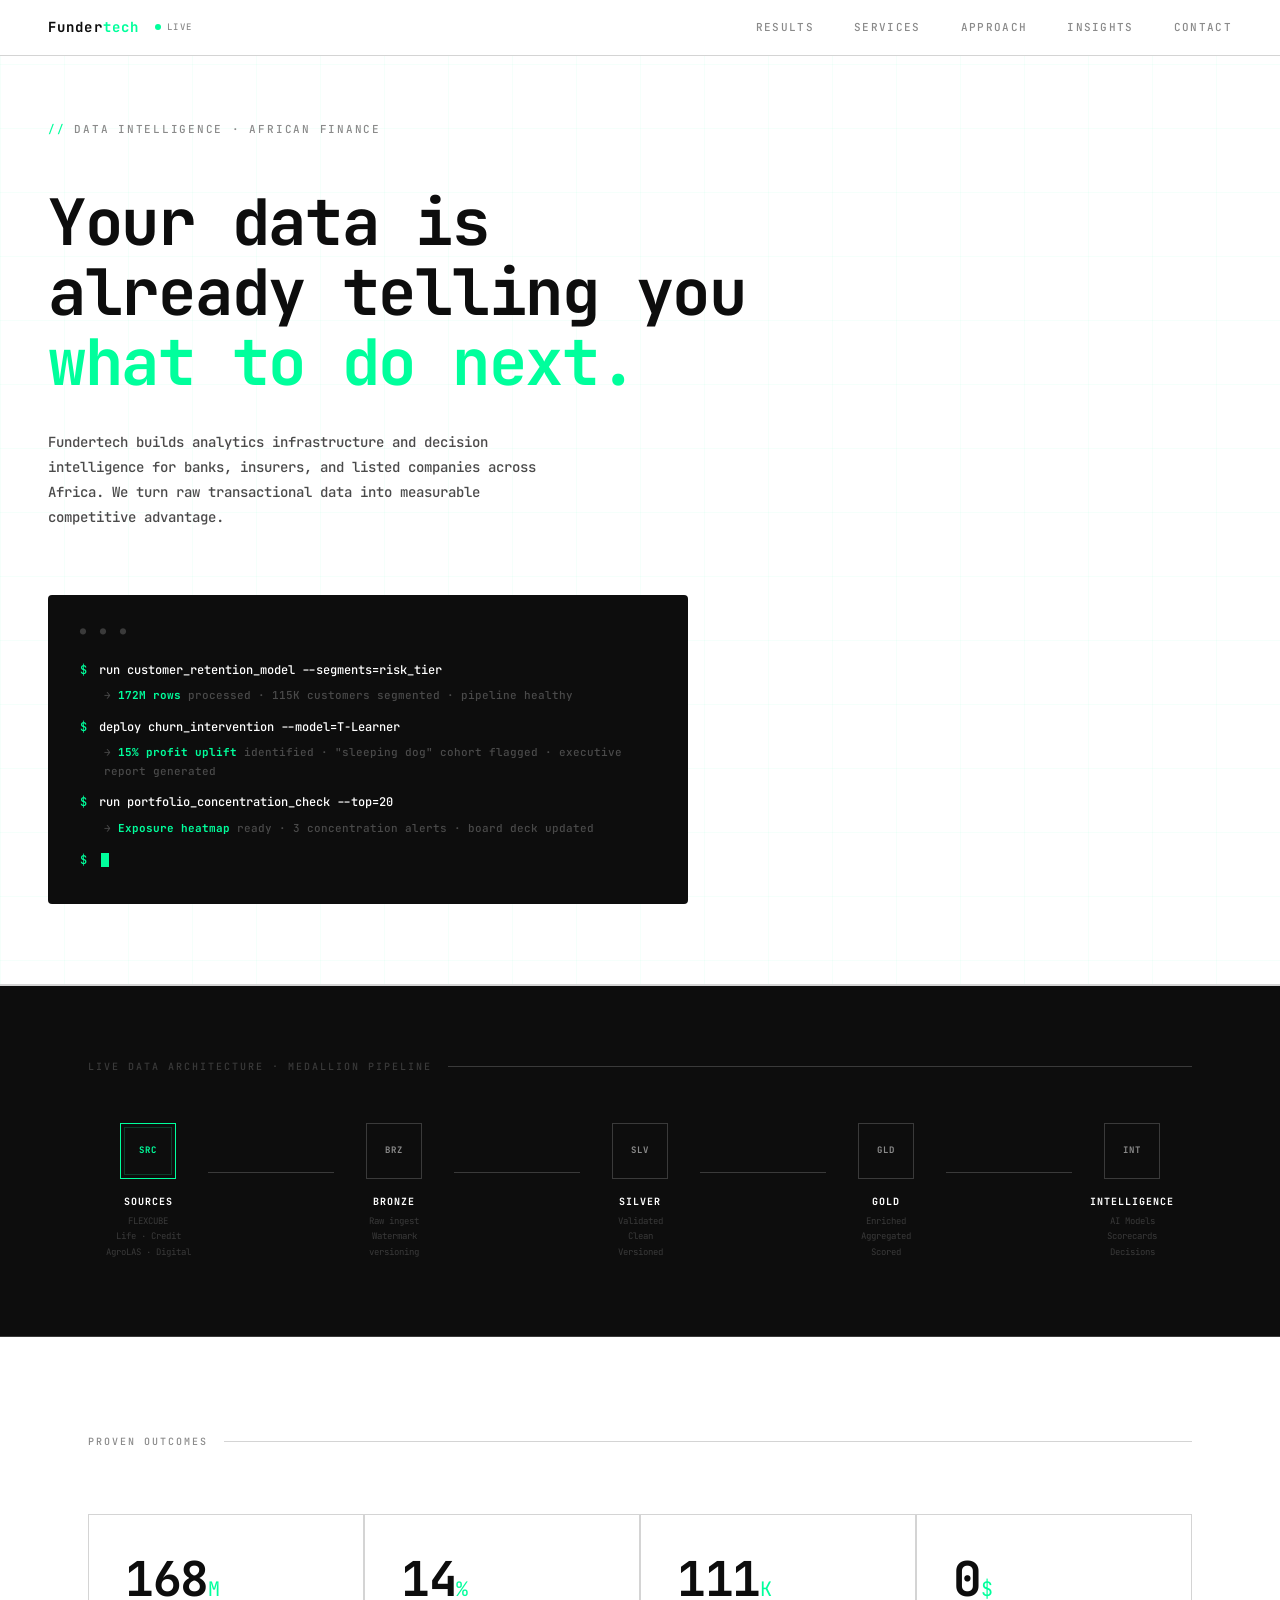
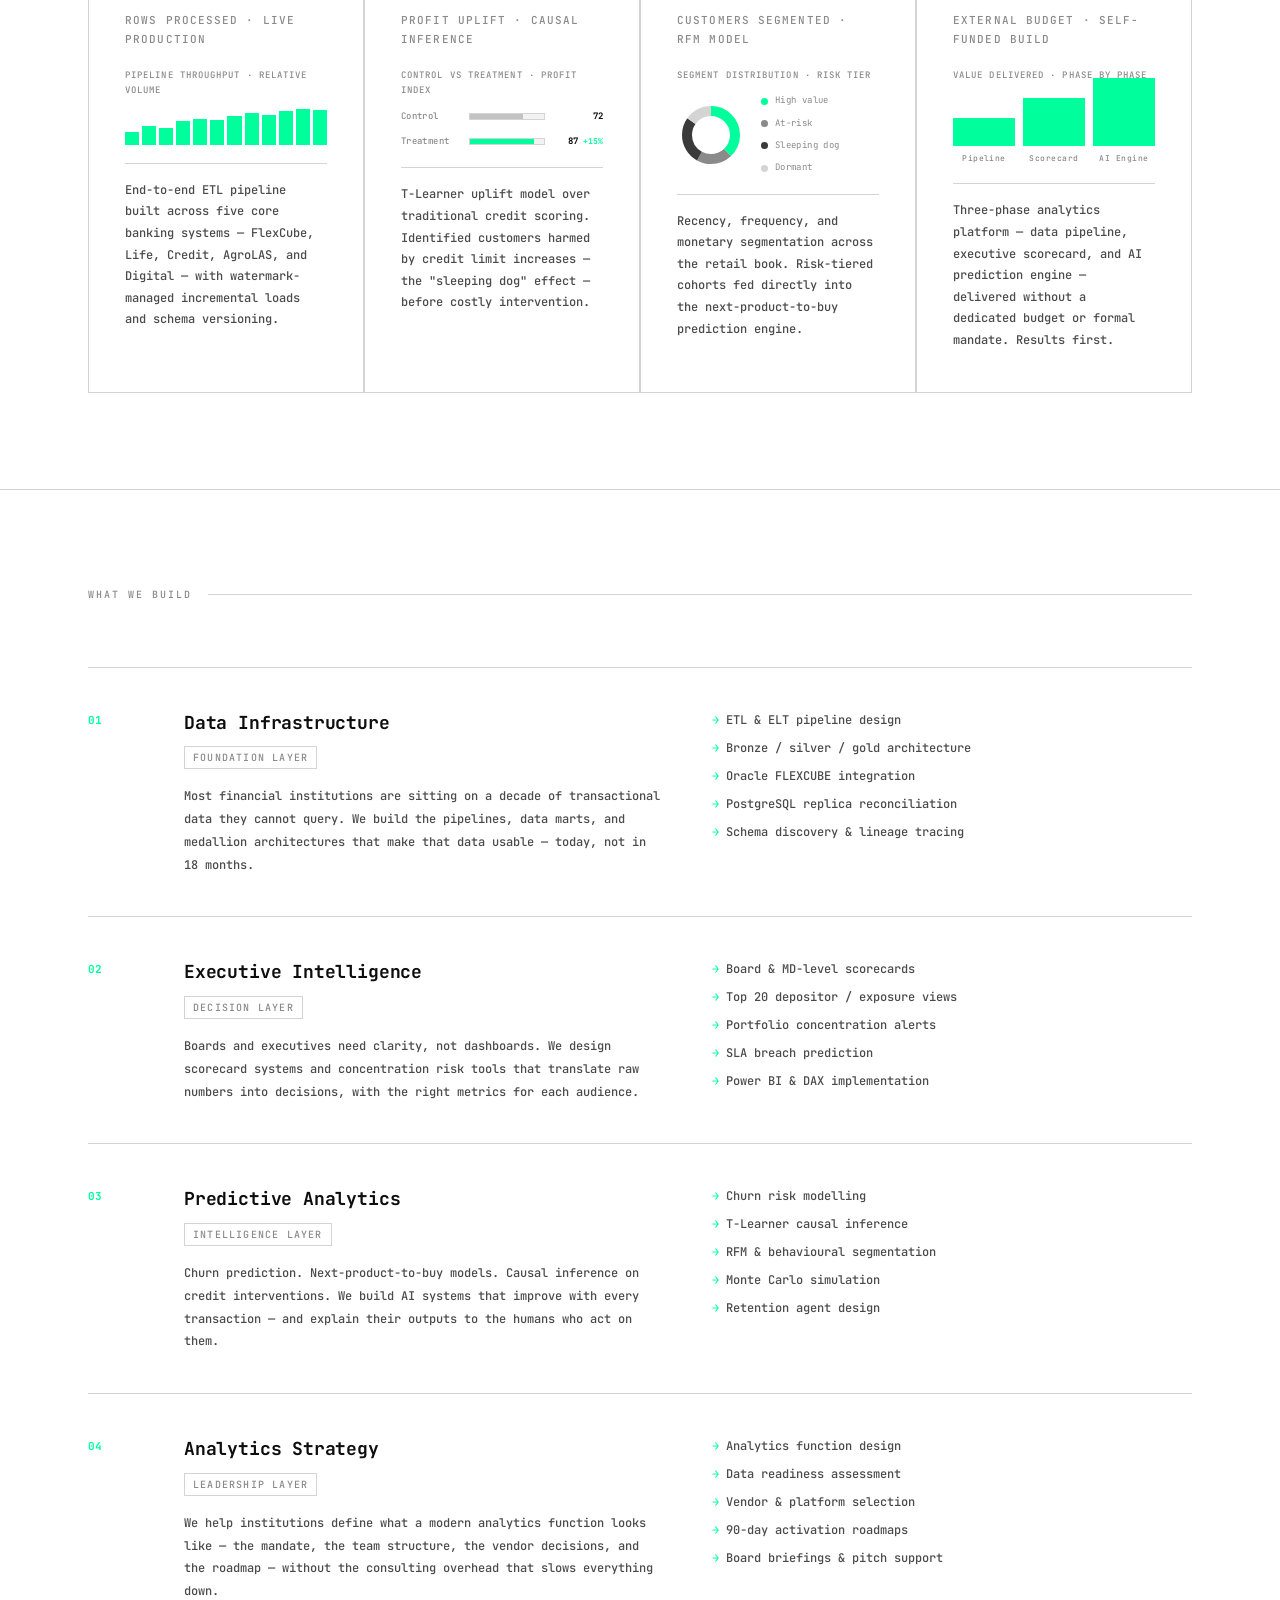
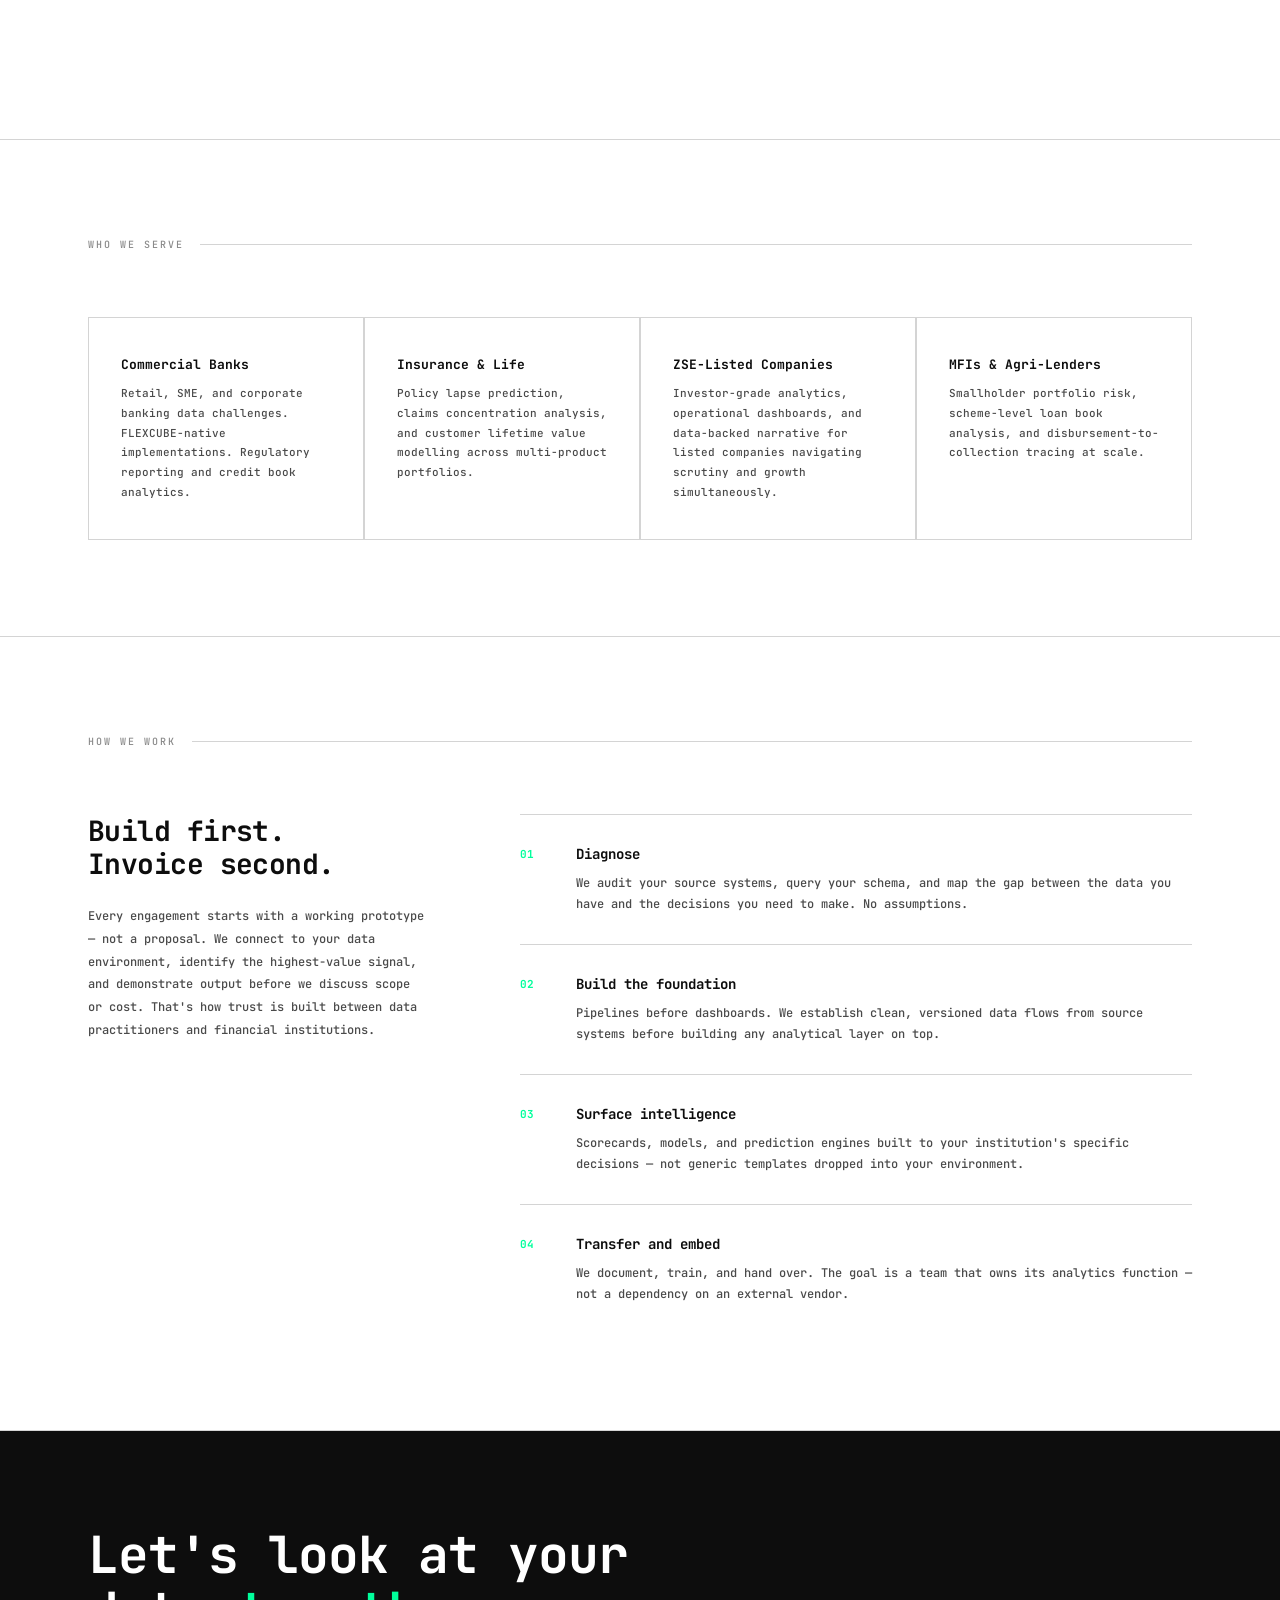
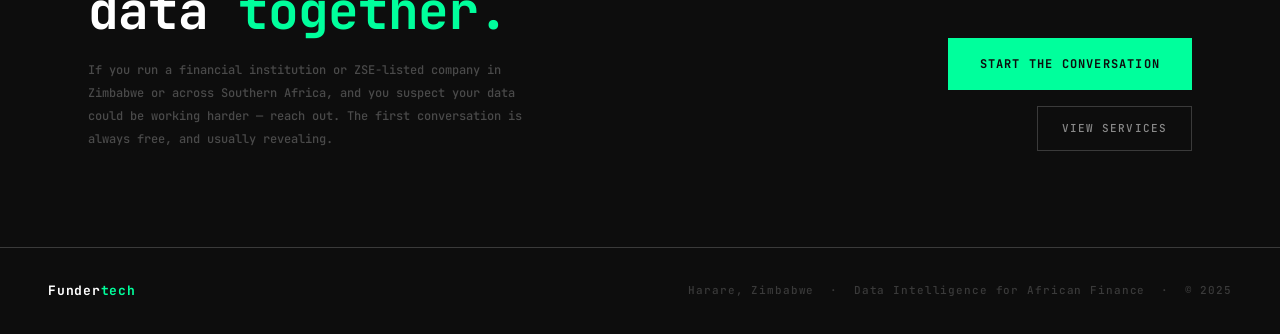
==== commit b60fe603: "Add Insights section: recommendation engines in banking article; extract shared styles.css" ====
--- a/index.html
+++ b/index.html
@@ -6,617 +6,7 @@
 <title>Fundertech — Data Intelligence for African Finance</title>
 <link rel="preconnect" href="https://fonts.googleapis.com">
 <link href="https://fonts.googleapis.com/css2?family=JetBrains+Mono:wght@400;500;600;700&display=swap" rel="stylesheet">
-<style>
-  *, *::before, *::after { box-sizing: border-box; margin: 0; padding: 0; }
-
-  :root {
-    --black:   #0D0D0D;
-    --white:   #FFFFFF;
-    --grey-1:  #F2F2F2;
-    --grey-2:  #D4D4D4;
-    --grey-3:  #8A8A8A;
-    --grey-4:  #3A3A3A;
-    --mint:    #00FF9C;
-    --mono:    'JetBrains Mono', monospace;
-  }
-
-  html { scroll-behavior: smooth; }
-
-  body {
-    font-family: var(--mono);
-    background: var(--white);
-    color: var(--black);
-    font-size: 13px;
-    line-height: 1.7;
-    font-weight: 500;
-    -webkit-font-smoothing: auto;
-  }
-
-  /* ── NAV ── */
-  nav {
-    position: fixed;
-    top: 0; left: 0; right: 0;
-    z-index: 100;
-    background: var(--white);
-    border-bottom: 1px solid var(--grey-2);
-    display: flex;
-    align-items: center;
-    justify-content: space-between;
-    padding: 0 48px;
-    height: 56px;
-  }
-
-  .nav-brand { display: flex; align-items: center; gap: 16px; }
-
-  .nav-logo {
-    font-size: 14px;
-    font-weight: 700;
-    letter-spacing: 0.08em;
-    color: var(--black);
-    text-decoration: none;
-  }
-  .nav-logo span { color: var(--mint); }
-
-  .nav-live {
-    display: flex;
-    align-items: center;
-    gap: 6px;
-    font-size: 9px;
-    letter-spacing: 0.14em;
-    color: var(--grey-3);
-    text-transform: uppercase;
-    font-weight: 500;
-  }
-
-  .live-dot {
-    width: 6px; height: 6px;
-    border-radius: 50%;
-    background: var(--mint);
-    animation: pulse 2s ease infinite;
-  }
-
-  @keyframes pulse {
-    0%,100% { opacity: 1; transform: scale(1); }
-    50%      { opacity: 0.35; transform: scale(0.65); }
-  }
-
-  .nav-links {
-    display: flex;
-    gap: 40px;
-    list-style: none;
-  }
-
-  .nav-links a {
-    font-size: 11px;
-    font-weight: 500;
-    color: var(--grey-3);
-    text-decoration: none;
-    letter-spacing: 0.12em;
-    text-transform: uppercase;
-    transition: color 0.2s;
-  }
-  .nav-links a:hover { color: var(--black); }
-
-  /* ── HERO ── */
-  .hero {
-    min-height: 100vh;
-    display: flex;
-    flex-direction: column;
-    justify-content: center;
-    padding: 120px 48px 80px;
-    border-bottom: 1px solid var(--grey-2);
-    position: relative;
-    overflow: hidden;
-  }
-
-  .hero-grid {
-    position: absolute;
-    inset: 0;
-    background-image:
-      linear-gradient(rgba(0,255,156,0.04) 1px, transparent 1px),
-      linear-gradient(90deg, rgba(0,255,156,0.04) 1px, transparent 1px);
-    background-size: 64px 64px;
-    pointer-events: none;
-    animation: gridfade 4s ease-in-out infinite alternate;
-  }
-  @keyframes gridfade { 0% { opacity: 0.5; } 100% { opacity: 1; } }
-
-  .hero-scan {
-    position: absolute;
-    top: 0; left: 0; right: 0;
-    height: 1px;
-    background: linear-gradient(90deg, transparent, var(--mint) 50%, transparent);
-    opacity: 0.3;
-    animation: scandown 7s linear infinite;
-    pointer-events: none;
-  }
-  @keyframes scandown {
-    0%   { transform: translateY(0); }
-    100% { transform: translateY(100vh); }
-  }
-
-  .hero-eyebrow {
-    font-size: 11px;
-    font-weight: 500;
-    color: var(--grey-3);
-    letter-spacing: 0.16em;
-    text-transform: uppercase;
-    margin-bottom: 48px;
-    position: relative; z-index: 1;
-  }
-  .hero-eyebrow::before { content: '// '; color: var(--mint); }
-
-  .hero-headline {
-    font-size: clamp(32px, 5vw, 64px);
-    font-weight: 700;
-    line-height: 1.1;
-    letter-spacing: -0.02em;
-    max-width: 840px;
-    margin-bottom: 32px;
-    position: relative; z-index: 1;
-  }
-  .hero-headline .accent { color: var(--mint); }
-
-  .hero-sub {
-    font-size: 14px;
-    font-weight: 500;
-    color: #4A4A4A;
-    max-width: 520px;
-    line-height: 1.8;
-    margin-bottom: 64px;
-    position: relative; z-index: 1;
-  }
-
-  /* Terminal */
-  .terminal {
-    background: var(--black);
-    border-radius: 4px;
-    padding: 28px 32px;
-    max-width: 640px;
-    position: relative; z-index: 1;
-    overflow: hidden;
-  }
-  .terminal::before {
-    content: '● ● ●';
-    display: block;
-    font-size: 10px;
-    color: var(--grey-4);
-    margin-bottom: 20px;
-    letter-spacing: 4px;
-  }
-  .t-line {
-    display: flex;
-    align-items: flex-start;
-    gap: 12px;
-    margin-bottom: 6px;
-    font-size: 12px;
-  }
-  .t-prompt { color: var(--mint); white-space: nowrap; }
-  .t-cmd    { color: var(--white); font-weight: 500; }
-  .t-out    { color: #4A4A4A; padding-left: 24px; margin-bottom: 12px; font-size: 11px; font-weight: 500; }
-  .t-out span { color: var(--mint); font-weight: 700; }
-  .cursor {
-    display: inline-block;
-    width: 8px; height: 14px;
-    background: var(--mint);
-    vertical-align: middle;
-    margin-left: 2px;
-    animation: blink 1.1s step-end infinite;
-  }
-  @keyframes blink { 0%,100%{opacity:1} 50%{opacity:0} }
-
-  /* ── DATA PIPELINE ── */
-  .pipeline-section {
-    background: var(--black);
-    border-bottom: 1px solid var(--grey-4);
-    overflow: hidden;
-  }
-  .pipeline-inner {
-    max-width: 1200px;
-    margin: 0 auto;
-    padding: 72px 48px;
-  }
-  .pipeline-label {
-    font-size: 10px;
-    letter-spacing: 0.2em;
-    text-transform: uppercase;
-    color: var(--grey-4);
-    margin-bottom: 48px;
-    display: flex;
-    align-items: center;
-    gap: 16px;
-    font-weight: 500;
-  }
-  .pipeline-label::after { content: ''; flex: 1; height: 1px; background: var(--grey-4); }
-
-  .pipeline-flow {
-    display: flex;
-    align-items: center;
-    overflow-x: auto;
-    padding-bottom: 4px;
-  }
-
-  .pipeline-node {
-    display: flex;
-    flex-direction: column;
-    align-items: center;
-    flex-shrink: 0;
-    min-width: 120px;
-    opacity: 0;
-    animation: nodein 0.5s ease forwards;
-  }
-  .pipeline-node:nth-child(1) { animation-delay: 0.2s; }
-  .pipeline-node:nth-child(3) { animation-delay: 0.7s; }
-  .pipeline-node:nth-child(5) { animation-delay: 1.2s; }
-  .pipeline-node:nth-child(7) { animation-delay: 1.7s; }
-  .pipeline-node:nth-child(9) { animation-delay: 2.2s; }
-
-  @keyframes nodein {
-    from { opacity: 0; transform: translateY(8px); }
-    to   { opacity: 1; transform: translateY(0); }
-  }
-
-  .node-box {
-    width: 56px; height: 56px;
-    border: 1px solid var(--grey-4);
-    display: flex;
-    align-items: center;
-    justify-content: center;
-    font-size: 9px;
-    font-weight: 700;
-    color: var(--grey-3);
-    letter-spacing: 0.08em;
-    margin-bottom: 14px;
-    transition: border-color 0.3s, color 0.3s;
-    position: relative;
-  }
-  .node-box.active {
-    border-color: var(--mint);
-    color: var(--mint);
-  }
-  .node-box.active::after {
-    content: '';
-    position: absolute;
-    inset: 3px;
-    border: 1px solid rgba(0,255,156,0.2);
-  }
-  .pipeline-node:hover .node-box { border-color: var(--mint); color: var(--mint); }
-
-  .node-name {
-    font-size: 10px;
-    font-weight: 700;
-    color: var(--white);
-    letter-spacing: 0.1em;
-    text-transform: uppercase;
-    margin-bottom: 4px;
-    text-align: center;
-  }
-  .node-sub {
-    font-size: 9px;
-    color: var(--grey-4);
-    text-align: center;
-    line-height: 1.7;
-    font-weight: 400;
-  }
-
-  .pipeline-connector {
-    flex: 1;
-    min-width: 48px;
-    height: 1px;
-    background: var(--grey-4);
-    position: relative;
-    margin-bottom: 38px;
-    overflow: visible;
-  }
-  .conn-dot {
-    position: absolute;
-    top: 50%; transform: translateY(-50%);
-    width: 5px; height: 5px;
-    border-radius: 50%;
-    background: var(--mint);
-    animation: flowdot 2.2s linear infinite;
-    opacity: 0;
-  }
-  .conn-dot:nth-child(2) { animation-delay: 0.73s; }
-  .conn-dot:nth-child(3) { animation-delay: 1.47s; }
-  @keyframes flowdot {
-    0%   { left: -5px; opacity: 0; }
-    8%   { opacity: 1; }
-    92%  { opacity: 1; }
-    100% { left: calc(100% + 5px); opacity: 0; }
-  }
-
-  /* ── SECTION SHELL ── */
-  section { border-bottom: 1px solid var(--grey-2); }
-  .section-inner { max-width: 1200px; margin: 0 auto; padding: 96px 48px; }
-  .section-label {
-    font-size: 10px;
-    letter-spacing: 0.2em;
-    text-transform: uppercase;
-    color: var(--grey-3);
-    margin-bottom: 64px;
-    display: flex;
-    align-items: center;
-    gap: 16px;
-    font-weight: 500;
-  }
-  .section-label::after { content: ''; flex: 1; height: 1px; background: var(--grey-2); }
-
-  /* ── RESULTS ── */
-  .results-grid {
-    display: grid;
-    grid-template-columns: repeat(auto-fit, minmax(260px, 1fr));
-    gap: 2px;
-    background: var(--grey-2);
-    border: 1px solid var(--grey-2);
-  }
-  .result-card { background: var(--white); padding: 40px 36px; transition: background 0.2s; }
-  .result-card:hover { background: var(--grey-1); }
-
-  .result-metric {
-    font-size: 48px;
-    font-weight: 700;
-    line-height: 1;
-    letter-spacing: -0.03em;
-    color: var(--black);
-    margin-bottom: 8px;
-  }
-  .result-metric .unit { font-size: 20px; font-weight: 400; color: var(--mint); }
-
-  .result-label {
-    font-size: 11px;
-    color: var(--grey-3);
-    letter-spacing: 0.1em;
-    text-transform: uppercase;
-    margin-bottom: 0;
-    font-weight: 500;
-  }
-
-  /* Mini charts */
-  .mini-chart { margin: 20px 0 18px; }
-  .chart-title {
-    font-size: 9px;
-    letter-spacing: 0.12em;
-    text-transform: uppercase;
-    color: var(--grey-3);
-    margin-bottom: 10px;
-    font-weight: 500;
-  }
-
-  /* Sparkline bars */
-  .spark-bars {
-    display: flex;
-    align-items: flex-end;
-    gap: 3px;
-    height: 36px;
-  }
-  .sp-bar {
-    flex: 1;
-    background: var(--mint);
-    opacity: 0;
-    transform: scaleY(0);
-    transform-origin: bottom;
-    transition: opacity 0.3s ease, transform 0.5s cubic-bezier(0.16,1,0.3,1);
-  }
-  .spark-bars.animate .sp-bar { opacity: 1; transform: scaleY(1); }
-  .sp-bar:nth-child(1)  { height:35%; transition-delay:0.05s; }
-  .sp-bar:nth-child(2)  { height:52%; transition-delay:0.10s; }
-  .sp-bar:nth-child(3)  { height:48%; transition-delay:0.15s; }
-  .sp-bar:nth-child(4)  { height:65%; transition-delay:0.20s; }
-  .sp-bar:nth-child(5)  { height:72%; transition-delay:0.25s; }
-  .sp-bar:nth-child(6)  { height:68%; transition-delay:0.30s; }
-  .sp-bar:nth-child(7)  { height:80%; transition-delay:0.35s; }
-  .sp-bar:nth-child(8)  { height:88%; transition-delay:0.40s; }
-  .sp-bar:nth-child(9)  { height:84%; transition-delay:0.45s; }
-  .sp-bar:nth-child(10) { height:95%; transition-delay:0.50s; }
-  .sp-bar:nth-child(11) { height:100%;transition-delay:0.55s; }
-  .sp-bar:nth-child(12) { height:98%; transition-delay:0.60s; opacity: 0.5; }
-
-  /* Before/after bars */
-  .cmp-chart { display: flex; flex-direction: column; gap: 10px; }
-  .cmp-row { display: flex; align-items: center; gap: 10px; }
-  .cmp-label { font-size: 9px; color: var(--grey-3); width: 58px; flex-shrink: 0; font-weight: 500; letter-spacing: 0.04em; }
-  .cmp-track { flex: 1; height: 7px; background: var(--grey-1); border: 1px solid var(--grey-2); position: relative; overflow: hidden; }
-  .cmp-fill {
-    height: 100%;
-    width: 0;
-    transition: width 1.6s cubic-bezier(0.16,1,0.3,1);
-  }
-  .cmp-fill.is-control   { background: var(--grey-3); opacity: 0.45; }
-  .cmp-fill.is-treatment { background: var(--mint); }
-  .cmp-val { font-size: 9px; font-weight: 700; color: var(--black); width: 48px; text-align: right; white-space: nowrap; }
-  .cmp-delta { color: var(--mint); font-size: 8px; }
-
-  /* Donut */
-  .donut-wrap { display: flex; align-items: center; gap: 16px; }
-  .donut-legend { display: flex; flex-direction: column; gap: 7px; }
-  .legend-row { display: flex; align-items: center; gap: 7px; font-size: 9px; color: var(--grey-3); font-weight: 400; letter-spacing: 0.04em; }
-  .legend-pip { width: 7px; height: 7px; border-radius: 50%; flex-shrink: 0; }
-
-  /* SVG donut segments */
-  .donut-seg {
-    stroke-dasharray: 0 151;
-    transition: stroke-dasharray 1.2s cubic-bezier(0.16,1,0.3,1);
-  }
-
-  /* Phase bars */
-  .phase-wrap { display: flex; align-items: flex-end; gap: 8px; height: 72px; }
-  .phase-col { display: flex; flex-direction: column; align-items: center; gap: 6px; flex: 1; justify-content: flex-end; }
-  .phase-bar {
-    width: 100%;
-    height: 0;
-    background: var(--mint);
-    opacity: 0;
-    transition: height 0.9s cubic-bezier(0.16,1,0.3,1), opacity 0.3s;
-  }
-  .phase-lbl { font-size: 8px; color: var(--grey-3); font-weight: 500; letter-spacing: 0.06em; text-align: center; }
-
-  .result-desc {
-    font-size: 12px;
-    color: #4A4A4A;
-    font-weight: 500;
-    line-height: 1.8;
-    border-top: 1px solid var(--grey-2);
-    padding-top: 16px;
-  }
-
-  /* ── SERVICES ── */
-  .services-list { display: flex; flex-direction: column; }
-  .service-row {
-    display: grid;
-    grid-template-columns: 48px 1fr 1fr;
-    gap: 48px;
-    align-items: start;
-    padding: 40px 0;
-    border-top: 1px solid var(--grey-2);
-    transition: background 0.15s;
-  }
-  .service-row:hover { background: var(--grey-1); margin: 0 -48px; padding: 40px 48px; }
-  .service-num { font-size: 11px; color: var(--mint); font-weight: 700; padding-top: 3px; }
-  .service-name { font-size: 18px; font-weight: 700; letter-spacing: -0.01em; margin-bottom: 8px; }
-  .service-tag {
-    display: inline-block;
-    font-size: 10px;
-    color: var(--grey-3);
-    border: 1px solid var(--grey-2);
-    padding: 2px 8px;
-    letter-spacing: 0.12em;
-    text-transform: uppercase;
-    margin-bottom: 16px;
-    font-weight: 500;
-  }
-  .service-body { font-size: 12px; color: #4A4A4A; font-weight: 500; line-height: 1.9; }
-  .service-detail { font-size: 12px; color: #4A4A4A; font-weight: 500; line-height: 2; }
-  .service-detail li { list-style: none; padding-left: 0; margin-bottom: 4px; }
-  .service-detail li::before { content: '→ '; color: var(--mint); }
-
-  /* ── WHO WE SERVE ── */
-  .clients-grid {
-    display: grid;
-    grid-template-columns: repeat(auto-fit, minmax(200px, 1fr));
-    gap: 2px;
-    background: var(--grey-2);
-    border: 1px solid var(--grey-2);
-  }
-  .client-cell { background: var(--white); padding: 36px 32px; }
-  .client-sector { font-size: 13px; font-weight: 700; margin-bottom: 8px; }
-  .client-desc { font-size: 11px; color: #4A4A4A; font-weight: 500; line-height: 1.8; }
-
-  /* ── APPROACH ── */
-  .approach-block { display: grid; grid-template-columns: 1fr 2fr; gap: 96px; align-items: start; }
-  .approach-left h2 { font-size: 28px; font-weight: 700; letter-spacing: -0.02em; line-height: 1.2; margin-bottom: 24px; }
-  .approach-left p { font-size: 12px; color: #4A4A4A; font-weight: 500; line-height: 1.9; }
-  .approach-right { display: flex; flex-direction: column; }
-
-  .approach-step {
-    display: grid;
-    grid-template-columns: 32px 1fr;
-    gap: 24px;
-    padding: 28px 0;
-    border-top: 1px solid var(--grey-2);
-    opacity: 0;
-    transform: translateY(10px);
-    transition: opacity 0.5s ease, transform 0.5s ease;
-  }
-  .approach-step.visible { opacity: 1; transform: translateY(0); }
-  .step-num { font-size: 11px; color: var(--mint); font-weight: 700; padding-top: 2px; }
-  .step-title { font-size: 14px; font-weight: 700; margin-bottom: 6px; }
-  .step-body { font-size: 12px; color: #4A4A4A; font-weight: 500; line-height: 1.8; }
-
-  /* ── CTA ── */
-  .cta-section { background: var(--black); border-bottom: none; }
-  .cta-inner {
-    max-width: 1200px;
-    margin: 0 auto;
-    padding: 96px 48px;
-    display: flex;
-    align-items: flex-end;
-    justify-content: space-between;
-    gap: 64px;
-  }
-  .cta-left h2 {
-    font-size: clamp(28px, 4vw, 52px);
-    font-weight: 700;
-    color: var(--white);
-    letter-spacing: -0.02em;
-    line-height: 1.1;
-    max-width: 560px;
-    margin-bottom: 20px;
-  }
-  .cta-left h2 .accent { color: var(--mint); }
-  .cta-left p { font-size: 12px; color: #4A4A4A; font-weight: 500; max-width: 440px; line-height: 1.9; }
-  .cta-right { display: flex; flex-direction: column; gap: 16px; align-items: flex-end; flex-shrink: 0; }
-
-  .btn-primary {
-    display: inline-block;
-    background: var(--mint);
-    color: var(--black);
-    font-family: var(--mono);
-    font-size: 12px;
-    font-weight: 700;
-    letter-spacing: 0.1em;
-    text-transform: uppercase;
-    text-decoration: none;
-    padding: 16px 32px;
-    border: none;
-    cursor: pointer;
-    transition: opacity 0.2s;
-  }
-  .btn-primary:hover { opacity: 0.85; }
-
-  .btn-ghost {
-    display: inline-block;
-    background: transparent;
-    color: var(--grey-3);
-    font-family: var(--mono);
-    font-size: 11px;
-    font-weight: 500;
-    letter-spacing: 0.1em;
-    text-transform: uppercase;
-    text-decoration: none;
-    padding: 12px 24px;
-    border: 1px solid var(--grey-4);
-    transition: border-color 0.2s, color 0.2s;
-  }
-  .btn-ghost:hover { border-color: var(--grey-3); color: var(--white); }
-
-  /* ── FOOTER ── */
-  footer {
-    background: var(--black);
-    padding: 32px 48px;
-    border-top: 1px solid var(--grey-4);
-    display: flex;
-    align-items: center;
-    justify-content: space-between;
-  }
-  .footer-logo { font-size: 13px; font-weight: 700; color: var(--white); letter-spacing: 0.06em; }
-  .footer-logo span { color: var(--mint); }
-  .footer-meta { font-size: 11px; color: var(--grey-4); letter-spacing: 0.08em; font-weight: 500; }
-
-  /* ── RESPONSIVE ── */
-  @media (max-width: 768px) {
-    nav { padding: 0 24px; }
-    .nav-links { display: none; }
-    .hero { padding: 100px 24px 64px; }
-    .section-inner { padding: 64px 24px; }
-    .pipeline-inner { padding: 56px 24px; }
-    .service-row { grid-template-columns: 32px 1fr; }
-    .service-row .service-detail { display: none; }
-    .approach-block { grid-template-columns: 1fr; gap: 48px; }
-    .cta-inner { flex-direction: column; align-items: flex-start; }
-    .cta-right { align-items: flex-start; }
-    footer { flex-direction: column; gap: 12px; align-items: flex-start; }
-    .service-row:hover { margin: 0; padding: 40px 0; background: transparent; }
-    .pipeline-node { min-width: 88px; }
-  }
-
-  @media (prefers-reduced-motion: reduce) {
-    .cursor, .hero-scan, .live-dot, .conn-dot { animation: none !important; }
-    .approach-step { opacity: 1; transform: none; }
-    .donut-seg { transition: none; }
-    .cmp-fill, .phase-bar, .sp-bar { transition: none; }
-  }
-</style>
+<link rel="stylesheet" href="styles.css">
 </head>
 <body>
 
@@ -630,6 +20,7 @@
     <li><a href="#results">Results</a></li>
     <li><a href="#services">Services</a></li>
     <li><a href="#approach">Approach</a></li>
+    <li><a href="recommendation-engines-in-banking.html">Insights</a></li>
     <li><a href="#contact">Contact</a></li>
   </ul>
 </nav>
--- a/styles.css
+++ b/styles.css
@@ -0,0 +1,690 @@
+*, *::before, *::after { box-sizing: border-box; margin: 0; padding: 0; }
+
+:root {
+  --black:   #0D0D0D;
+  --white:   #FFFFFF;
+  --grey-1:  #F2F2F2;
+  --grey-2:  #D4D4D4;
+  --grey-3:  #8A8A8A;
+  --grey-4:  #3A3A3A;
+  --mint:    #00FF9C;
+  --mono:    'JetBrains Mono', monospace;
+}
+
+html { scroll-behavior: smooth; }
+
+body {
+  font-family: var(--mono);
+  background: var(--white);
+  color: var(--black);
+  font-size: 13px;
+  line-height: 1.7;
+  font-weight: 500;
+  -webkit-font-smoothing: auto;
+}
+
+/* ── NAV ── */
+nav {
+  position: fixed;
+  top: 0; left: 0; right: 0;
+  z-index: 100;
+  background: var(--white);
+  border-bottom: 1px solid var(--grey-2);
+  display: flex;
+  align-items: center;
+  justify-content: space-between;
+  padding: 0 48px;
+  height: 56px;
+}
+
+.nav-brand { display: flex; align-items: center; gap: 16px; }
+
+.nav-logo {
+  font-size: 14px;
+  font-weight: 700;
+  letter-spacing: 0.08em;
+  color: var(--black);
+  text-decoration: none;
+}
+.nav-logo span { color: var(--mint); }
+
+.nav-live {
+  display: flex;
+  align-items: center;
+  gap: 6px;
+  font-size: 9px;
+  letter-spacing: 0.14em;
+  color: var(--grey-3);
+  text-transform: uppercase;
+  font-weight: 500;
+}
+
+.live-dot {
+  width: 6px; height: 6px;
+  border-radius: 50%;
+  background: var(--mint);
+  animation: pulse 2s ease infinite;
+}
+
+@keyframes pulse {
+  0%,100% { opacity: 1; transform: scale(1); }
+  50%      { opacity: 0.35; transform: scale(0.65); }
+}
+
+.nav-links {
+  display: flex;
+  gap: 40px;
+  list-style: none;
+}
+
+.nav-links a {
+  font-size: 11px;
+  font-weight: 500;
+  color: var(--grey-3);
+  text-decoration: none;
+  letter-spacing: 0.12em;
+  text-transform: uppercase;
+  transition: color 0.2s;
+}
+.nav-links a:hover { color: var(--black); }
+
+/* ── HERO ── */
+.hero {
+  min-height: 100vh;
+  display: flex;
+  flex-direction: column;
+  justify-content: center;
+  padding: 120px 48px 80px;
+  border-bottom: 1px solid var(--grey-2);
+  position: relative;
+  overflow: hidden;
+}
+
+.hero-grid {
+  position: absolute;
+  inset: 0;
+  background-image:
+    linear-gradient(rgba(0,255,156,0.04) 1px, transparent 1px),
+    linear-gradient(90deg, rgba(0,255,156,0.04) 1px, transparent 1px);
+  background-size: 64px 64px;
+  pointer-events: none;
+  animation: gridfade 4s ease-in-out infinite alternate;
+}
+@keyframes gridfade { 0% { opacity: 0.5; } 100% { opacity: 1; } }
+
+.hero-scan {
+  position: absolute;
+  top: 0; left: 0; right: 0;
+  height: 1px;
+  background: linear-gradient(90deg, transparent, var(--mint) 50%, transparent);
+  opacity: 0.3;
+  animation: scandown 7s linear infinite;
+  pointer-events: none;
+}
+@keyframes scandown {
+  0%   { transform: translateY(0); }
+  100% { transform: translateY(100vh); }
+}
+
+.hero-eyebrow {
+  font-size: 11px;
+  font-weight: 500;
+  color: var(--grey-3);
+  letter-spacing: 0.16em;
+  text-transform: uppercase;
+  margin-bottom: 48px;
+  position: relative; z-index: 1;
+}
+.hero-eyebrow::before { content: '// '; color: var(--mint); }
+
+.hero-headline {
+  font-size: clamp(32px, 5vw, 64px);
+  font-weight: 700;
+  line-height: 1.1;
+  letter-spacing: -0.02em;
+  max-width: 840px;
+  margin-bottom: 32px;
+  position: relative; z-index: 1;
+}
+.hero-headline .accent { color: var(--mint); }
+
+.hero-sub {
+  font-size: 14px;
+  font-weight: 500;
+  color: #4A4A4A;
+  max-width: 520px;
+  line-height: 1.8;
+  margin-bottom: 64px;
+  position: relative; z-index: 1;
+}
+
+/* Terminal */
+.terminal {
+  background: var(--black);
+  border-radius: 4px;
+  padding: 28px 32px;
+  max-width: 640px;
+  position: relative; z-index: 1;
+  overflow: hidden;
+}
+.terminal::before {
+  content: '● ● ●';
+  display: block;
+  font-size: 10px;
+  color: var(--grey-4);
+  margin-bottom: 20px;
+  letter-spacing: 4px;
+}
+.t-line {
+  display: flex;
+  align-items: flex-start;
+  gap: 12px;
+  margin-bottom: 6px;
+  font-size: 12px;
+}
+.t-prompt { color: var(--mint); white-space: nowrap; }
+.t-cmd    { color: var(--white); font-weight: 500; }
+.t-out    { color: #4A4A4A; padding-left: 24px; margin-bottom: 12px; font-size: 11px; font-weight: 500; }
+.t-out span { color: var(--mint); font-weight: 700; }
+.cursor {
+  display: inline-block;
+  width: 8px; height: 14px;
+  background: var(--mint);
+  vertical-align: middle;
+  margin-left: 2px;
+  animation: blink 1.1s step-end infinite;
+}
+@keyframes blink { 0%,100%{opacity:1} 50%{opacity:0} }
+
+/* ── DATA PIPELINE ── */
+.pipeline-section {
+  background: var(--black);
+  border-bottom: 1px solid var(--grey-4);
+  overflow: hidden;
+}
+.pipeline-inner {
+  max-width: 1200px;
+  margin: 0 auto;
+  padding: 72px 48px;
+}
+.pipeline-label {
+  font-size: 10px;
+  letter-spacing: 0.2em;
+  text-transform: uppercase;
+  color: var(--grey-4);
+  margin-bottom: 48px;
+  display: flex;
+  align-items: center;
+  gap: 16px;
+  font-weight: 500;
+}
+.pipeline-label::after { content: ''; flex: 1; height: 1px; background: var(--grey-4); }
+
+.pipeline-flow {
+  display: flex;
+  align-items: center;
+  overflow-x: auto;
+  padding-bottom: 4px;
+}
+
+.pipeline-node {
+  display: flex;
+  flex-direction: column;
+  align-items: center;
+  flex-shrink: 0;
+  min-width: 120px;
+  opacity: 0;
+  animation: nodein 0.5s ease forwards;
+}
+.pipeline-node:nth-child(1) { animation-delay: 0.2s; }
+.pipeline-node:nth-child(3) { animation-delay: 0.7s; }
+.pipeline-node:nth-child(5) { animation-delay: 1.2s; }
+.pipeline-node:nth-child(7) { animation-delay: 1.7s; }
+.pipeline-node:nth-child(9) { animation-delay: 2.2s; }
+
+@keyframes nodein {
+  from { opacity: 0; transform: translateY(8px); }
+  to   { opacity: 1; transform: translateY(0); }
+}
+
+.node-box {
+  width: 56px; height: 56px;
+  border: 1px solid var(--grey-4);
+  display: flex;
+  align-items: center;
+  justify-content: center;
+  font-size: 9px;
+  font-weight: 700;
+  color: var(--grey-3);
+  letter-spacing: 0.08em;
+  margin-bottom: 14px;
+  transition: border-color 0.3s, color 0.3s;
+  position: relative;
+}
+.node-box.active {
+  border-color: var(--mint);
+  color: var(--mint);
+}
+.node-box.active::after {
+  content: '';
+  position: absolute;
+  inset: 3px;
+  border: 1px solid rgba(0,255,156,0.2);
+}
+.pipeline-node:hover .node-box { border-color: var(--mint); color: var(--mint); }
+
+.node-name {
+  font-size: 10px;
+  font-weight: 700;
+  color: var(--white);
+  letter-spacing: 0.1em;
+  text-transform: uppercase;
+  margin-bottom: 4px;
+  text-align: center;
+}
+.node-sub {
+  font-size: 9px;
+  color: var(--grey-4);
+  text-align: center;
+  line-height: 1.7;
+  font-weight: 400;
+}
+
+.pipeline-connector {
+  flex: 1;
+  min-width: 48px;
+  height: 1px;
+  background: var(--grey-4);
+  position: relative;
+  margin-bottom: 38px;
+  overflow: visible;
+}
+.conn-dot {
+  position: absolute;
+  top: 50%; transform: translateY(-50%);
+  width: 5px; height: 5px;
+  border-radius: 50%;
+  background: var(--mint);
+  animation: flowdot 2.2s linear infinite;
+  opacity: 0;
+}
+.conn-dot:nth-child(2) { animation-delay: 0.73s; }
+.conn-dot:nth-child(3) { animation-delay: 1.47s; }
+@keyframes flowdot {
+  0%   { left: -5px; opacity: 0; }
+  8%   { opacity: 1; }
+  92%  { opacity: 1; }
+  100% { left: calc(100% + 5px); opacity: 0; }
+}
+
+/* ── SECTION SHELL ── */
+section { border-bottom: 1px solid var(--grey-2); }
+.section-inner { max-width: 1200px; margin: 0 auto; padding: 96px 48px; }
+.section-label {
+  font-size: 10px;
+  letter-spacing: 0.2em;
+  text-transform: uppercase;
+  color: var(--grey-3);
+  margin-bottom: 64px;
+  display: flex;
+  align-items: center;
+  gap: 16px;
+  font-weight: 500;
+}
+.section-label::after { content: ''; flex: 1; height: 1px; background: var(--grey-2); }
+
+/* ── RESULTS ── */
+.results-grid {
+  display: grid;
+  grid-template-columns: repeat(auto-fit, minmax(260px, 1fr));
+  gap: 2px;
+  background: var(--grey-2);
+  border: 1px solid var(--grey-2);
+}
+.result-card { background: var(--white); padding: 40px 36px; transition: background 0.2s; }
+.result-card:hover { background: var(--grey-1); }
+
+.result-metric {
+  font-size: 48px;
+  font-weight: 700;
+  line-height: 1;
+  letter-spacing: -0.03em;
+  color: var(--black);
+  margin-bottom: 8px;
+}
+.result-metric .unit { font-size: 20px; font-weight: 400; color: var(--mint); }
+
+.result-label {
+  font-size: 11px;
+  color: var(--grey-3);
+  letter-spacing: 0.1em;
+  text-transform: uppercase;
+  margin-bottom: 0;
+  font-weight: 500;
+}
+
+/* Mini charts */
+.mini-chart { margin: 20px 0 18px; }
+.chart-title {
+  font-size: 9px;
+  letter-spacing: 0.12em;
+  text-transform: uppercase;
+  color: var(--grey-3);
+  margin-bottom: 10px;
+  font-weight: 500;
+}
+
+/* Sparkline bars */
+.spark-bars {
+  display: flex;
+  align-items: flex-end;
+  gap: 3px;
+  height: 36px;
+}
+.sp-bar {
+  flex: 1;
+  background: var(--mint);
+  opacity: 0;
+  transform: scaleY(0);
+  transform-origin: bottom;
+  transition: opacity 0.3s ease, transform 0.5s cubic-bezier(0.16,1,0.3,1);
+}
+.spark-bars.animate .sp-bar { opacity: 1; transform: scaleY(1); }
+.sp-bar:nth-child(1)  { height:35%; transition-delay:0.05s; }
+.sp-bar:nth-child(2)  { height:52%; transition-delay:0.10s; }
+.sp-bar:nth-child(3)  { height:48%; transition-delay:0.15s; }
+.sp-bar:nth-child(4)  { height:65%; transition-delay:0.20s; }
+.sp-bar:nth-child(5)  { height:72%; transition-delay:0.25s; }
+.sp-bar:nth-child(6)  { height:68%; transition-delay:0.30s; }
+.sp-bar:nth-child(7)  { height:80%; transition-delay:0.35s; }
+.sp-bar:nth-child(8)  { height:88%; transition-delay:0.40s; }
+.sp-bar:nth-child(9)  { height:84%; transition-delay:0.45s; }
+.sp-bar:nth-child(10) { height:95%; transition-delay:0.50s; }
+.sp-bar:nth-child(11) { height:100%;transition-delay:0.55s; }
+.sp-bar:nth-child(12) { height:98%; transition-delay:0.60s; opacity: 0.5; }
+
+/* Before/after bars */
+.cmp-chart { display: flex; flex-direction: column; gap: 10px; }
+.cmp-row { display: flex; align-items: center; gap: 10px; }
+.cmp-label { font-size: 9px; color: var(--grey-3); width: 58px; flex-shrink: 0; font-weight: 500; letter-spacing: 0.04em; }
+.cmp-track { flex: 1; height: 7px; background: var(--grey-1); border: 1px solid var(--grey-2); position: relative; overflow: hidden; }
+.cmp-fill {
+  height: 100%;
+  width: 0;
+  transition: width 1.6s cubic-bezier(0.16,1,0.3,1);
+}
+.cmp-fill.is-control   { background: var(--grey-3); opacity: 0.45; }
+.cmp-fill.is-treatment { background: var(--mint); }
+.cmp-val { font-size: 9px; font-weight: 700; color: var(--black); width: 48px; text-align: right; white-space: nowrap; }
+.cmp-delta { color: var(--mint); font-size: 8px; }
+
+/* Donut */
+.donut-wrap { display: flex; align-items: center; gap: 16px; }
+.donut-legend { display: flex; flex-direction: column; gap: 7px; }
+.legend-row { display: flex; align-items: center; gap: 7px; font-size: 9px; color: var(--grey-3); font-weight: 400; letter-spacing: 0.04em; }
+.legend-pip { width: 7px; height: 7px; border-radius: 50%; flex-shrink: 0; }
+
+/* SVG donut segments */
+.donut-seg {
+  stroke-dasharray: 0 151;
+  transition: stroke-dasharray 1.2s cubic-bezier(0.16,1,0.3,1);
+}
+
+/* Phase bars */
+.phase-wrap { display: flex; align-items: flex-end; gap: 8px; height: 72px; }
+.phase-col { display: flex; flex-direction: column; align-items: center; gap: 6px; flex: 1; justify-content: flex-end; }
+.phase-bar {
+  width: 100%;
+  height: 0;
+  background: var(--mint);
+  opacity: 0;
+  transition: height 0.9s cubic-bezier(0.16,1,0.3,1), opacity 0.3s;
+}
+.phase-lbl { font-size: 8px; color: var(--grey-3); font-weight: 500; letter-spacing: 0.06em; text-align: center; }
+
+.result-desc {
+  font-size: 12px;
+  color: #4A4A4A;
+  font-weight: 500;
+  line-height: 1.8;
+  border-top: 1px solid var(--grey-2);
+  padding-top: 16px;
+}
+
+/* ── SERVICES ── */
+.services-list { display: flex; flex-direction: column; }
+.service-row {
+  display: grid;
+  grid-template-columns: 48px 1fr 1fr;
+  gap: 48px;
+  align-items: start;
+  padding: 40px 0;
+  border-top: 1px solid var(--grey-2);
+  transition: background 0.15s;
+}
+.service-row:hover { background: var(--grey-1); margin: 0 -48px; padding: 40px 48px; }
+.service-num { font-size: 11px; color: var(--mint); font-weight: 700; padding-top: 3px; }
+.service-name { font-size: 18px; font-weight: 700; letter-spacing: -0.01em; margin-bottom: 8px; }
+.service-tag {
+  display: inline-block;
+  font-size: 10px;
+  color: var(--grey-3);
+  border: 1px solid var(--grey-2);
+  padding: 2px 8px;
+  letter-spacing: 0.12em;
+  text-transform: uppercase;
+  margin-bottom: 16px;
+  font-weight: 500;
+}
+.service-body { font-size: 12px; color: #4A4A4A; font-weight: 500; line-height: 1.9; }
+.service-detail { font-size: 12px; color: #4A4A4A; font-weight: 500; line-height: 2; }
+.service-detail li { list-style: none; padding-left: 0; margin-bottom: 4px; }
+.service-detail li::before { content: '→ '; color: var(--mint); }
+
+/* ── WHO WE SERVE ── */
+.clients-grid {
+  display: grid;
+  grid-template-columns: repeat(auto-fit, minmax(200px, 1fr));
+  gap: 2px;
+  background: var(--grey-2);
+  border: 1px solid var(--grey-2);
+}
+.client-cell { background: var(--white); padding: 36px 32px; }
+.client-sector { font-size: 13px; font-weight: 700; margin-bottom: 8px; }
+.client-desc { font-size: 11px; color: #4A4A4A; font-weight: 500; line-height: 1.8; }
+
+/* ── APPROACH ── */
+.approach-block { display: grid; grid-template-columns: 1fr 2fr; gap: 96px; align-items: start; }
+.approach-left h2 { font-size: 28px; font-weight: 700; letter-spacing: -0.02em; line-height: 1.2; margin-bottom: 24px; }
+.approach-left p { font-size: 12px; color: #4A4A4A; font-weight: 500; line-height: 1.9; }
+.approach-right { display: flex; flex-direction: column; }
+
+.approach-step {
+  display: grid;
+  grid-template-columns: 32px 1fr;
+  gap: 24px;
+  padding: 28px 0;
+  border-top: 1px solid var(--grey-2);
+  opacity: 0;
+  transform: translateY(10px);
+  transition: opacity 0.5s ease, transform 0.5s ease;
+}
+.approach-step.visible { opacity: 1; transform: translateY(0); }
+.step-num { font-size: 11px; color: var(--mint); font-weight: 700; padding-top: 2px; }
+.step-title { font-size: 14px; font-weight: 700; margin-bottom: 6px; }
+.step-body { font-size: 12px; color: #4A4A4A; font-weight: 500; line-height: 1.8; }
+
+/* ── CTA ── */
+.cta-section { background: var(--black); border-bottom: none; }
+.cta-inner {
+  max-width: 1200px;
+  margin: 0 auto;
+  padding: 96px 48px;
+  display: flex;
+  align-items: flex-end;
+  justify-content: space-between;
+  gap: 64px;
+}
+.cta-left h2 {
+  font-size: clamp(28px, 4vw, 52px);
+  font-weight: 700;
+  color: var(--white);
+  letter-spacing: -0.02em;
+  line-height: 1.1;
+  max-width: 560px;
+  margin-bottom: 20px;
+}
+.cta-left h2 .accent { color: var(--mint); }
+.cta-left p { font-size: 12px; color: #4A4A4A; font-weight: 500; max-width: 440px; line-height: 1.9; }
+.cta-right { display: flex; flex-direction: column; gap: 16px; align-items: flex-end; flex-shrink: 0; }
+
+.btn-primary {
+  display: inline-block;
+  background: var(--mint);
+  color: var(--black);
+  font-family: var(--mono);
+  font-size: 12px;
+  font-weight: 700;
+  letter-spacing: 0.1em;
+  text-transform: uppercase;
+  text-decoration: none;
+  padding: 16px 32px;
+  border: none;
+  cursor: pointer;
+  transition: opacity 0.2s;
+}
+.btn-primary:hover { opacity: 0.85; }
+
+.btn-ghost {
+  display: inline-block;
+  background: transparent;
+  color: var(--grey-3);
+  font-family: var(--mono);
+  font-size: 11px;
+  font-weight: 500;
+  letter-spacing: 0.1em;
+  text-transform: uppercase;
+  text-decoration: none;
+  padding: 12px 24px;
+  border: 1px solid var(--grey-4);
+  transition: border-color 0.2s, color 0.2s;
+}
+.btn-ghost:hover { border-color: var(--grey-3); color: var(--white); }
+
+/* ── FOOTER ── */
+footer {
+  background: var(--black);
+  padding: 32px 48px;
+  border-top: 1px solid var(--grey-4);
+  display: flex;
+  align-items: center;
+  justify-content: space-between;
+}
+.footer-logo { font-size: 13px; font-weight: 700; color: var(--white); letter-spacing: 0.06em; }
+.footer-logo span { color: var(--mint); }
+.footer-meta { font-size: 11px; color: var(--grey-4); letter-spacing: 0.08em; font-weight: 500; }
+
+/* ── RESPONSIVE ── */
+@media (max-width: 768px) {
+  nav { padding: 0 24px; }
+  .nav-links { display: none; }
+  .hero { padding: 100px 24px 64px; }
+  .section-inner { padding: 64px 24px; }
+  .pipeline-inner { padding: 56px 24px; }
+  .service-row { grid-template-columns: 32px 1fr; }
+  .service-row .service-detail { display: none; }
+  .approach-block { grid-template-columns: 1fr; gap: 48px; }
+  .cta-inner { flex-direction: column; align-items: flex-start; }
+  .cta-right { align-items: flex-start; }
+  footer { flex-direction: column; gap: 12px; align-items: flex-start; }
+  .service-row:hover { margin: 0; padding: 40px 0; background: transparent; }
+  .pipeline-node { min-width: 88px; }
+}
+
+@media (prefers-reduced-motion: reduce) {
+  .cursor, .hero-scan, .live-dot, .conn-dot { animation: none !important; }
+  .approach-step { opacity: 1; transform: none; }
+  .donut-seg { transition: none; }
+  .cmp-fill, .phase-bar, .sp-bar { transition: none; }
+}
+
+/* ── ARTICLE / INSIGHTS ── */
+.article-hero {
+  padding: 140px 48px 64px;
+  border-bottom: 1px solid var(--grey-2);
+  max-width: 760px;
+  margin: 0 auto;
+}
+.article-eyebrow {
+  font-size: 11px;
+  font-weight: 500;
+  color: var(--grey-3);
+  letter-spacing: 0.16em;
+  text-transform: uppercase;
+  margin-bottom: 24px;
+}
+.article-eyebrow::before { content: '// '; color: var(--mint); }
+.article-title {
+  font-size: clamp(28px, 4.2vw, 44px);
+  font-weight: 700;
+  line-height: 1.15;
+  letter-spacing: -0.02em;
+  margin-bottom: 24px;
+}
+.article-meta {
+  display: flex;
+  gap: 16px;
+  font-size: 11px;
+  color: var(--grey-3);
+  letter-spacing: 0.06em;
+  text-transform: uppercase;
+}
+.article-body {
+  max-width: 760px;
+  margin: 0 auto;
+  padding: 64px 48px 96px;
+}
+.article-body p {
+  font-size: 15px;
+  line-height: 1.9;
+  color: #333;
+  font-weight: 500;
+  margin-bottom: 28px;
+}
+.article-body h2 {
+  font-size: 22px;
+  font-weight: 700;
+  letter-spacing: -0.01em;
+  margin: 56px 0 20px;
+}
+.article-hook {
+  font-size: 17px;
+  line-height: 1.85;
+  color: var(--black);
+  font-weight: 600;
+  margin-bottom: 36px;
+}
+.article-callout {
+  border-left: 2px solid var(--mint);
+  padding: 4px 0 4px 24px;
+  margin: 36px 0;
+  font-size: 14px;
+  color: #333;
+  font-weight: 500;
+  font-style: italic;
+  line-height: 1.8;
+}
+.article-cta {
+  margin-top: 48px;
+  padding-top: 40px;
+  border-top: 1px solid var(--grey-2);
+  display: flex;
+  align-items: center;
+  gap: 24px;
+  flex-wrap: wrap;
+}
+
+@media (max-width: 768px) {
+  .article-hero { padding: 100px 24px 48px; }
+  .article-body { padding: 48px 24px 64px; }
+}
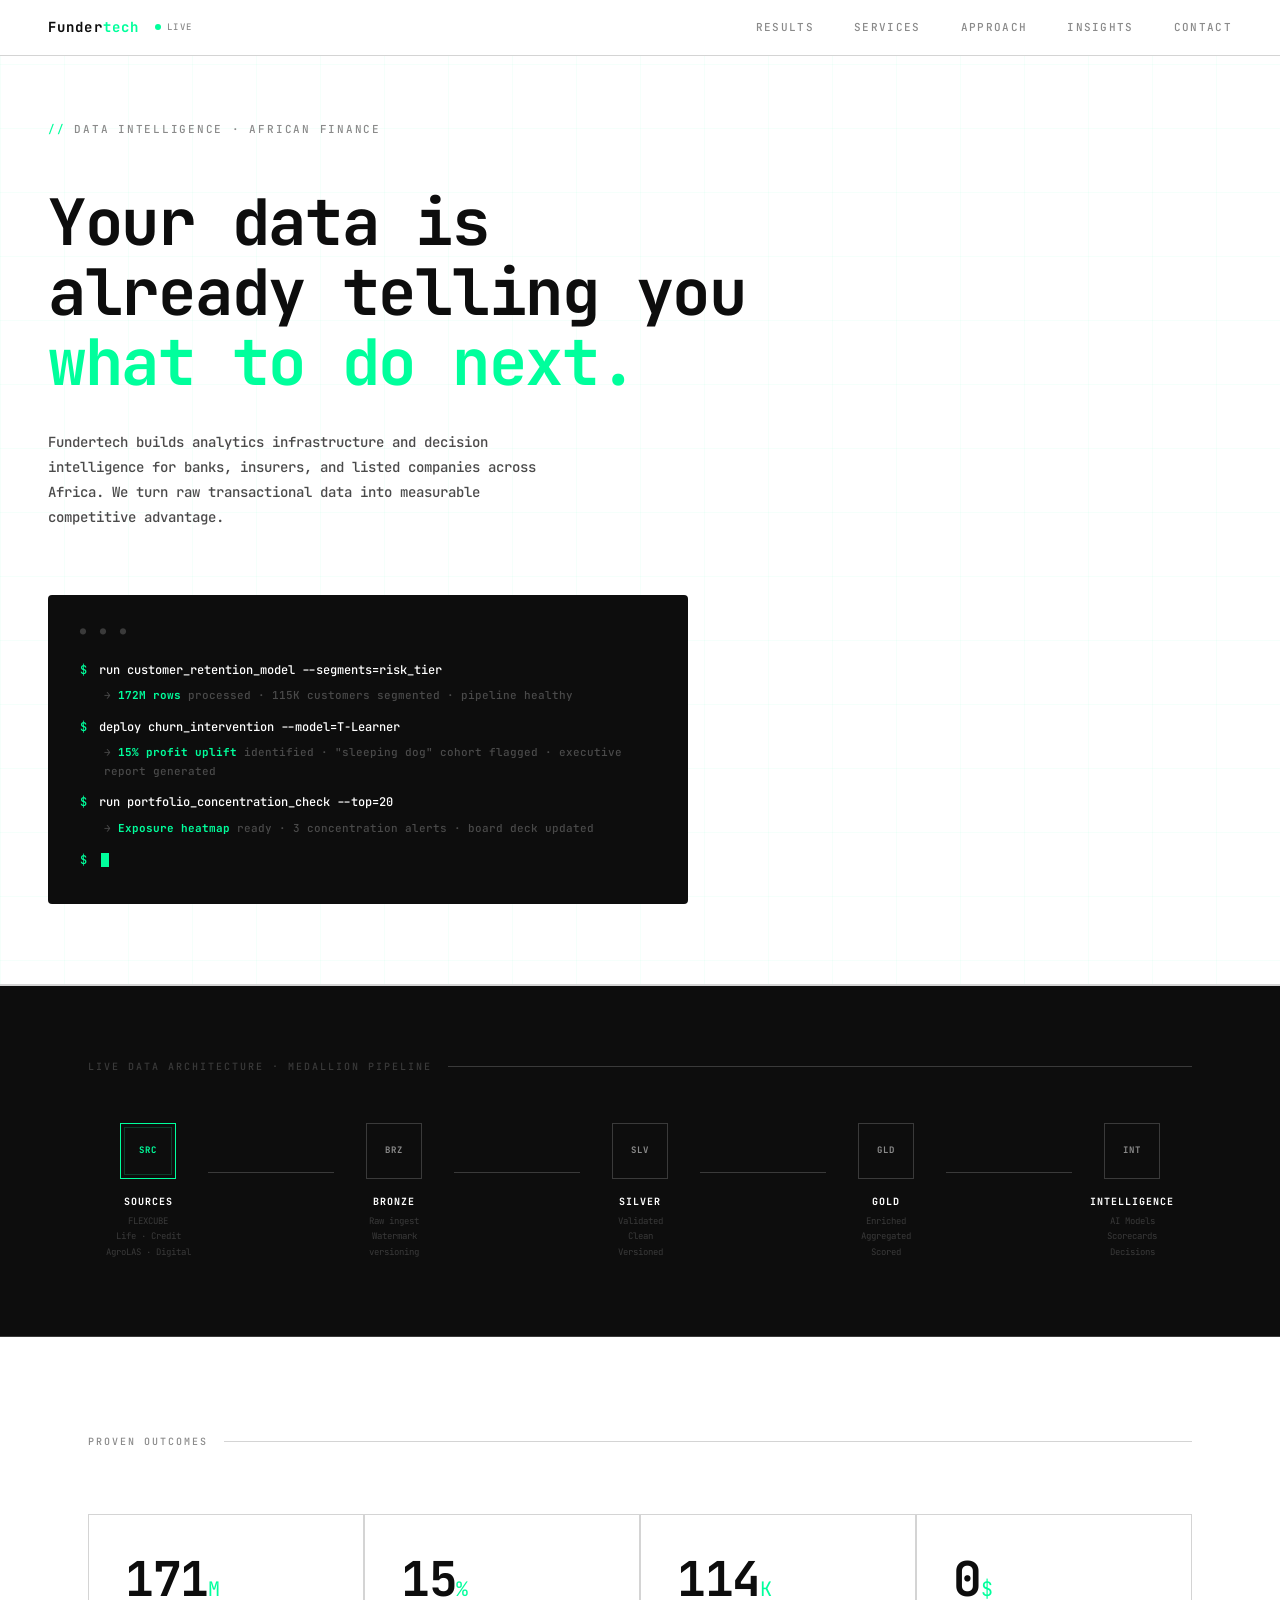
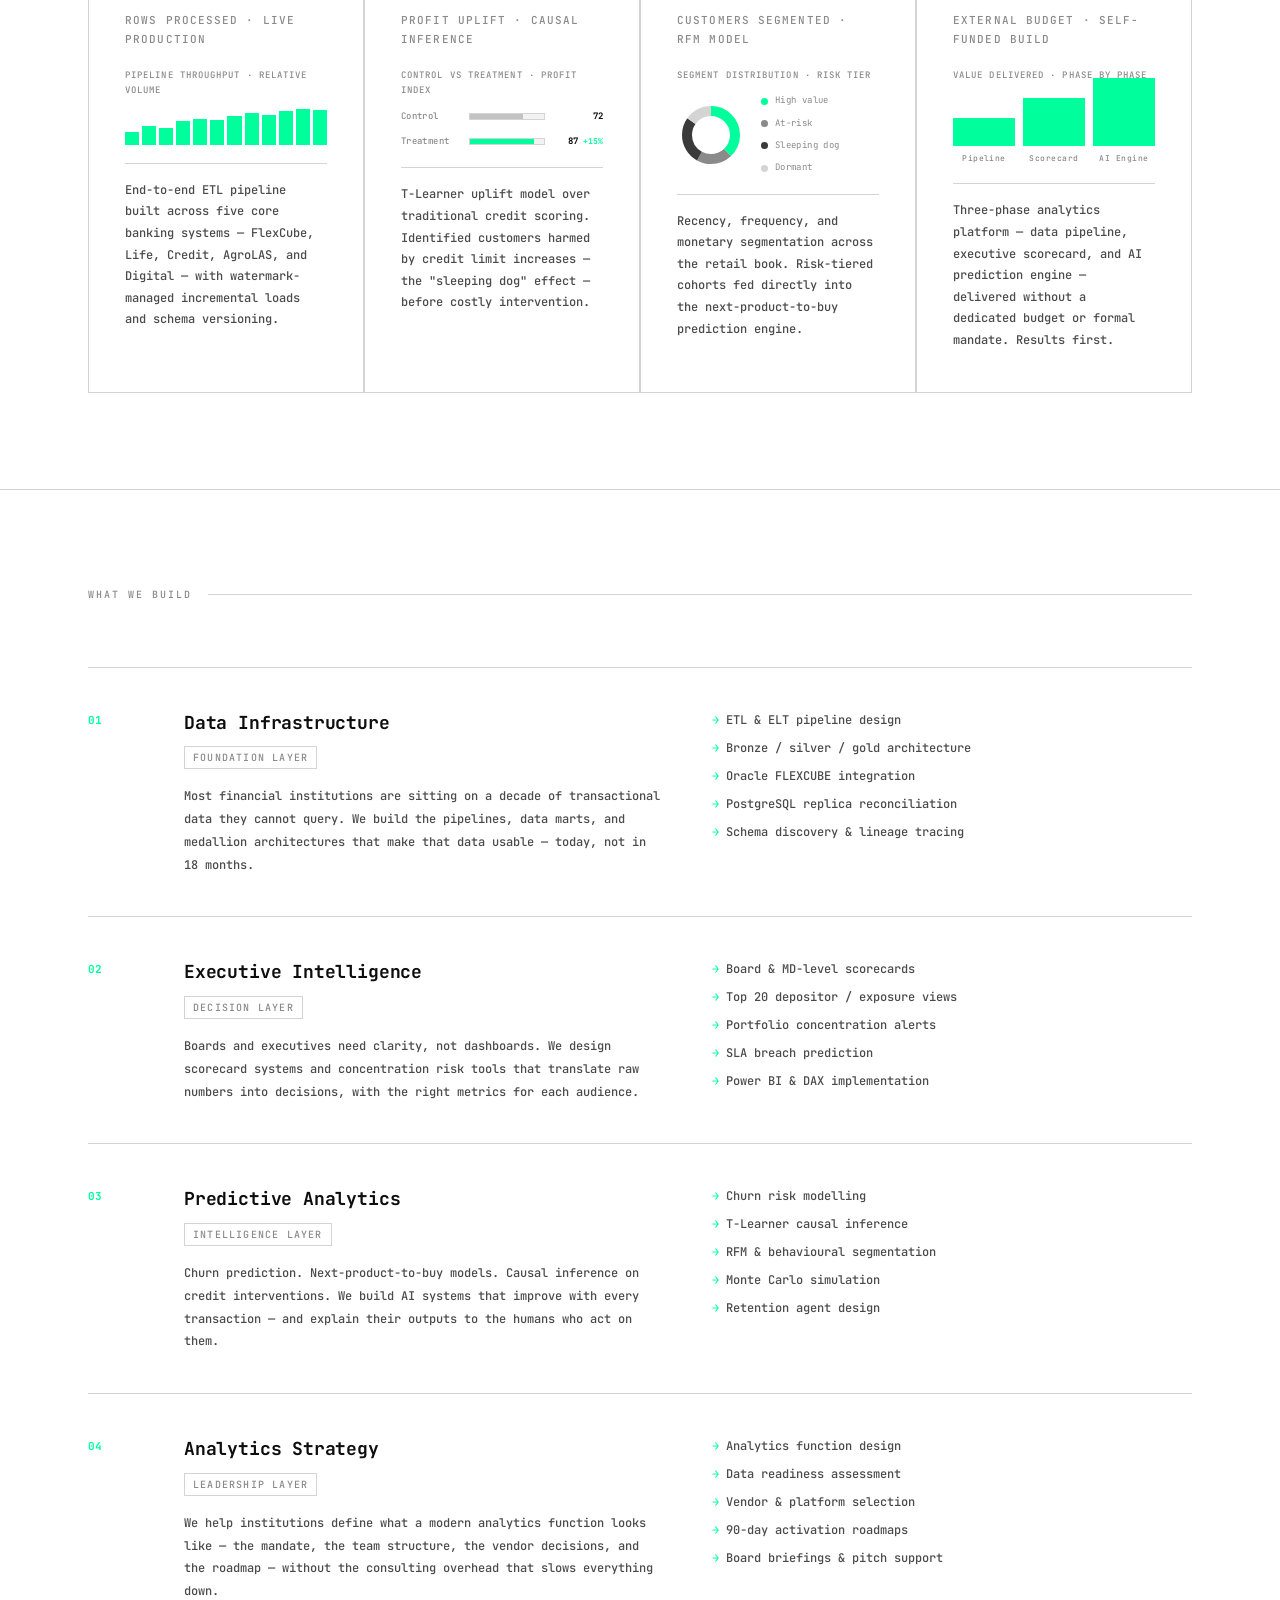
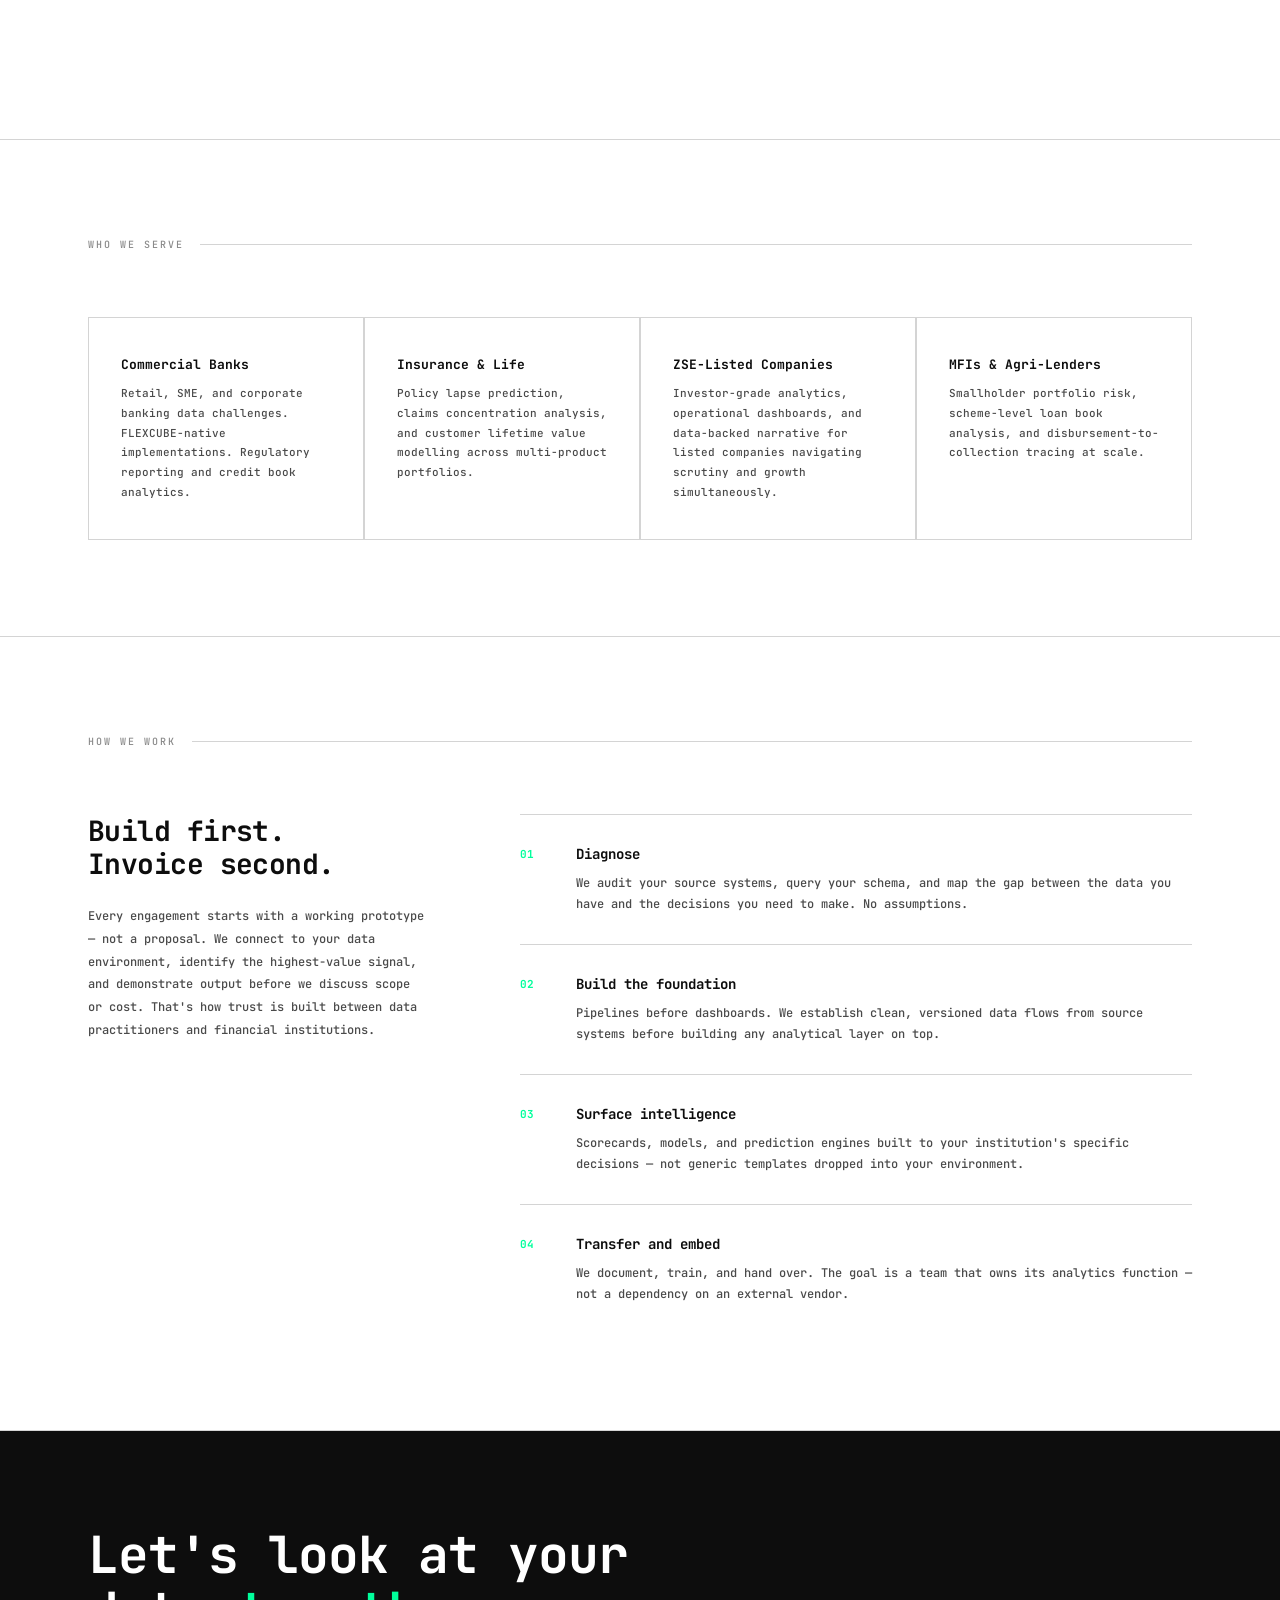
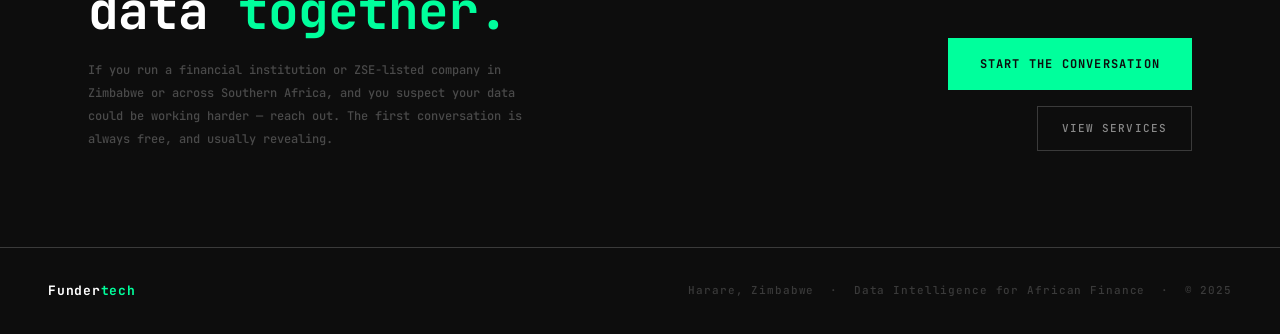
==== commit 79eb5dd6: "Add Insights index and REIT tenant-concentration-risk article" ====
--- a/index.html
+++ b/index.html
@@ -20,7 +20,7 @@
     <li><a href="#results">Results</a></li>
     <li><a href="#services">Services</a></li>
     <li><a href="#approach">Approach</a></li>
-    <li><a href="recommendation-engines-in-banking.html">Insights</a></li>
+    <li><a href="insights.html">Insights</a></li>
     <li><a href="#contact">Contact</a></li>
   </ul>
 </nav>
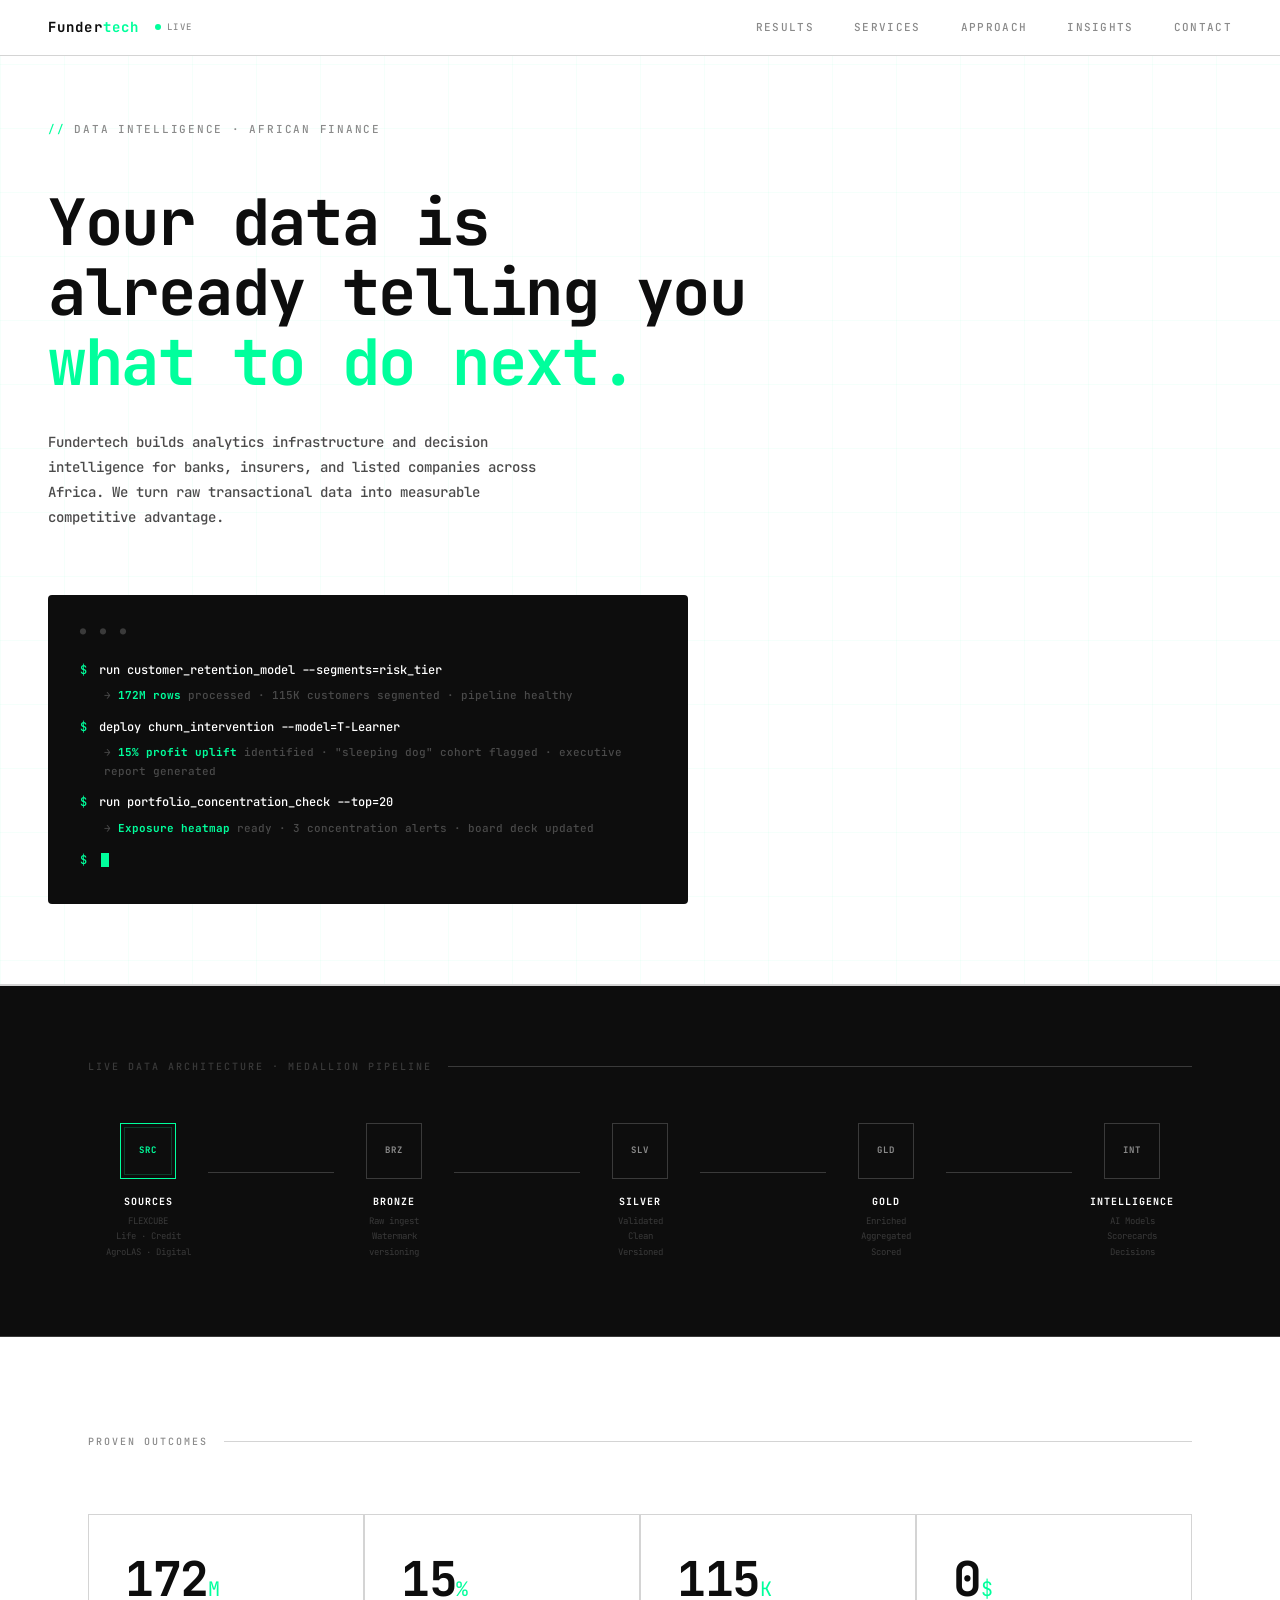
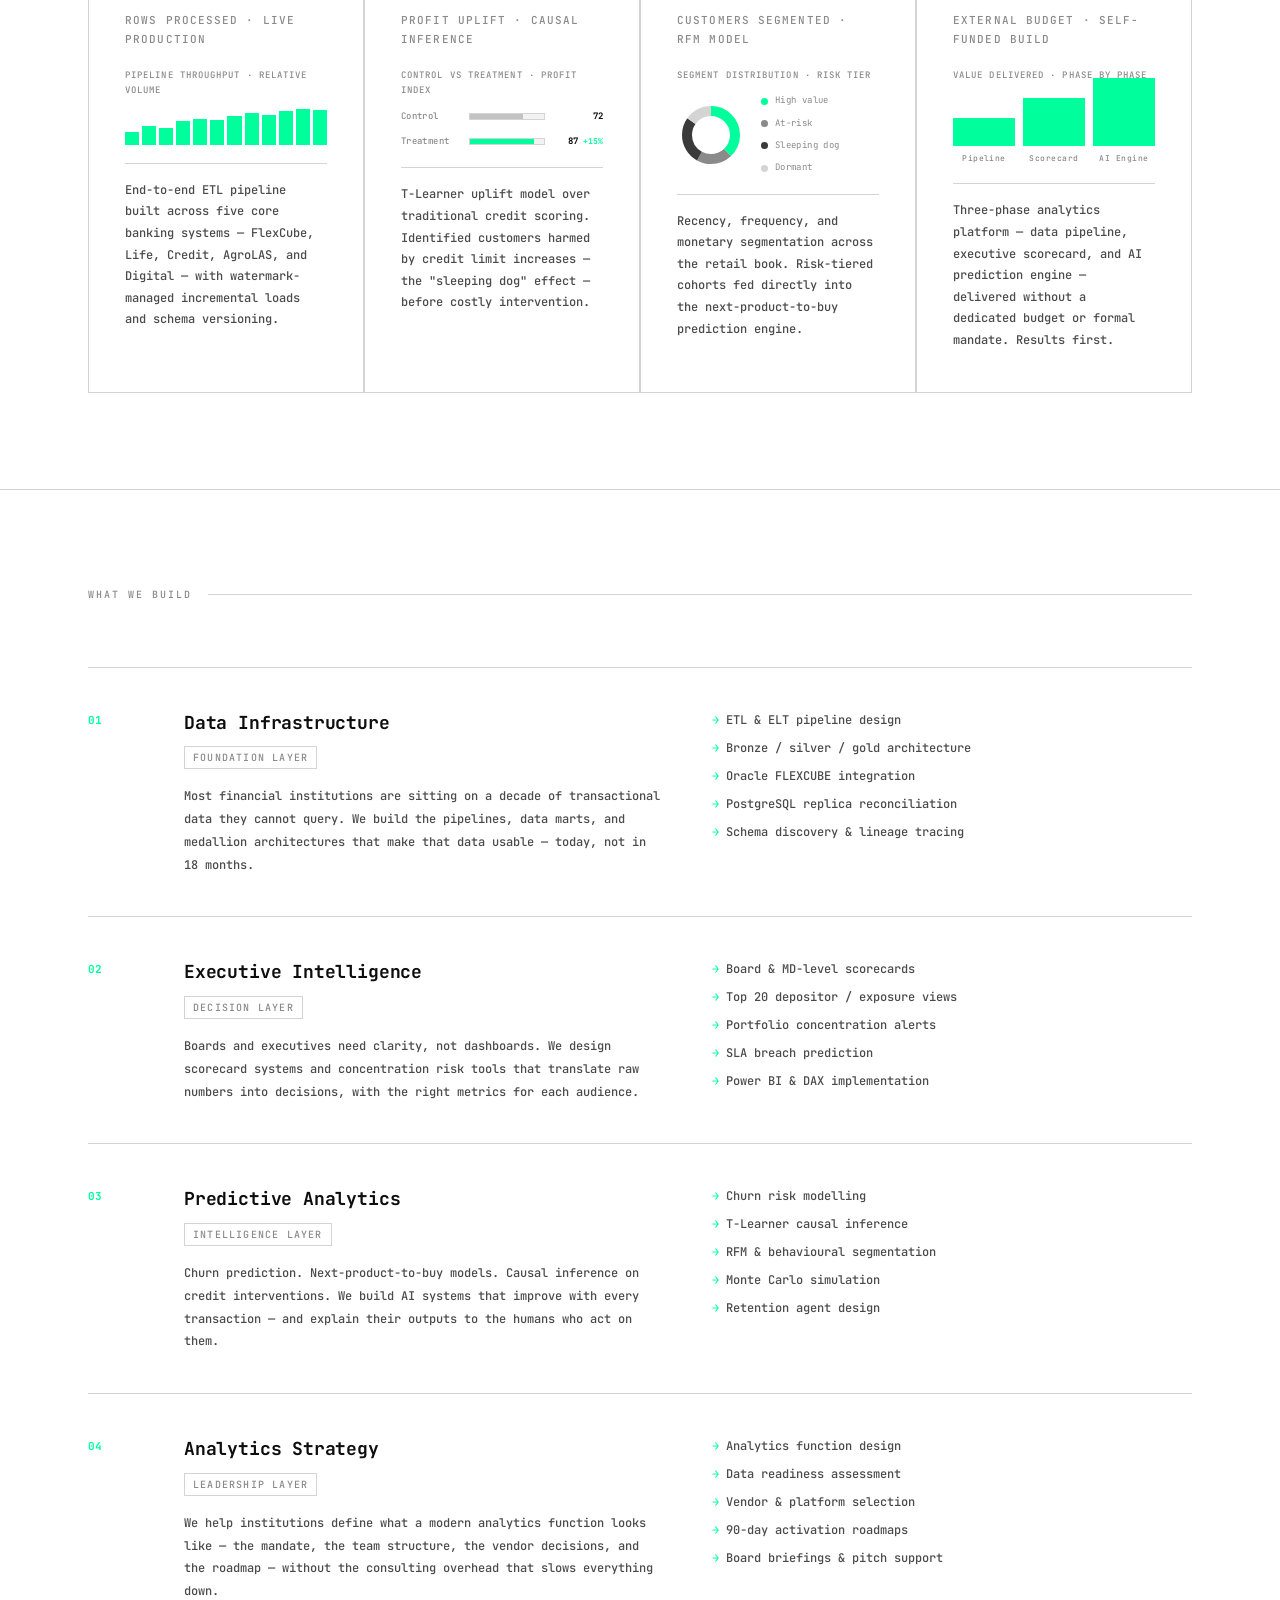
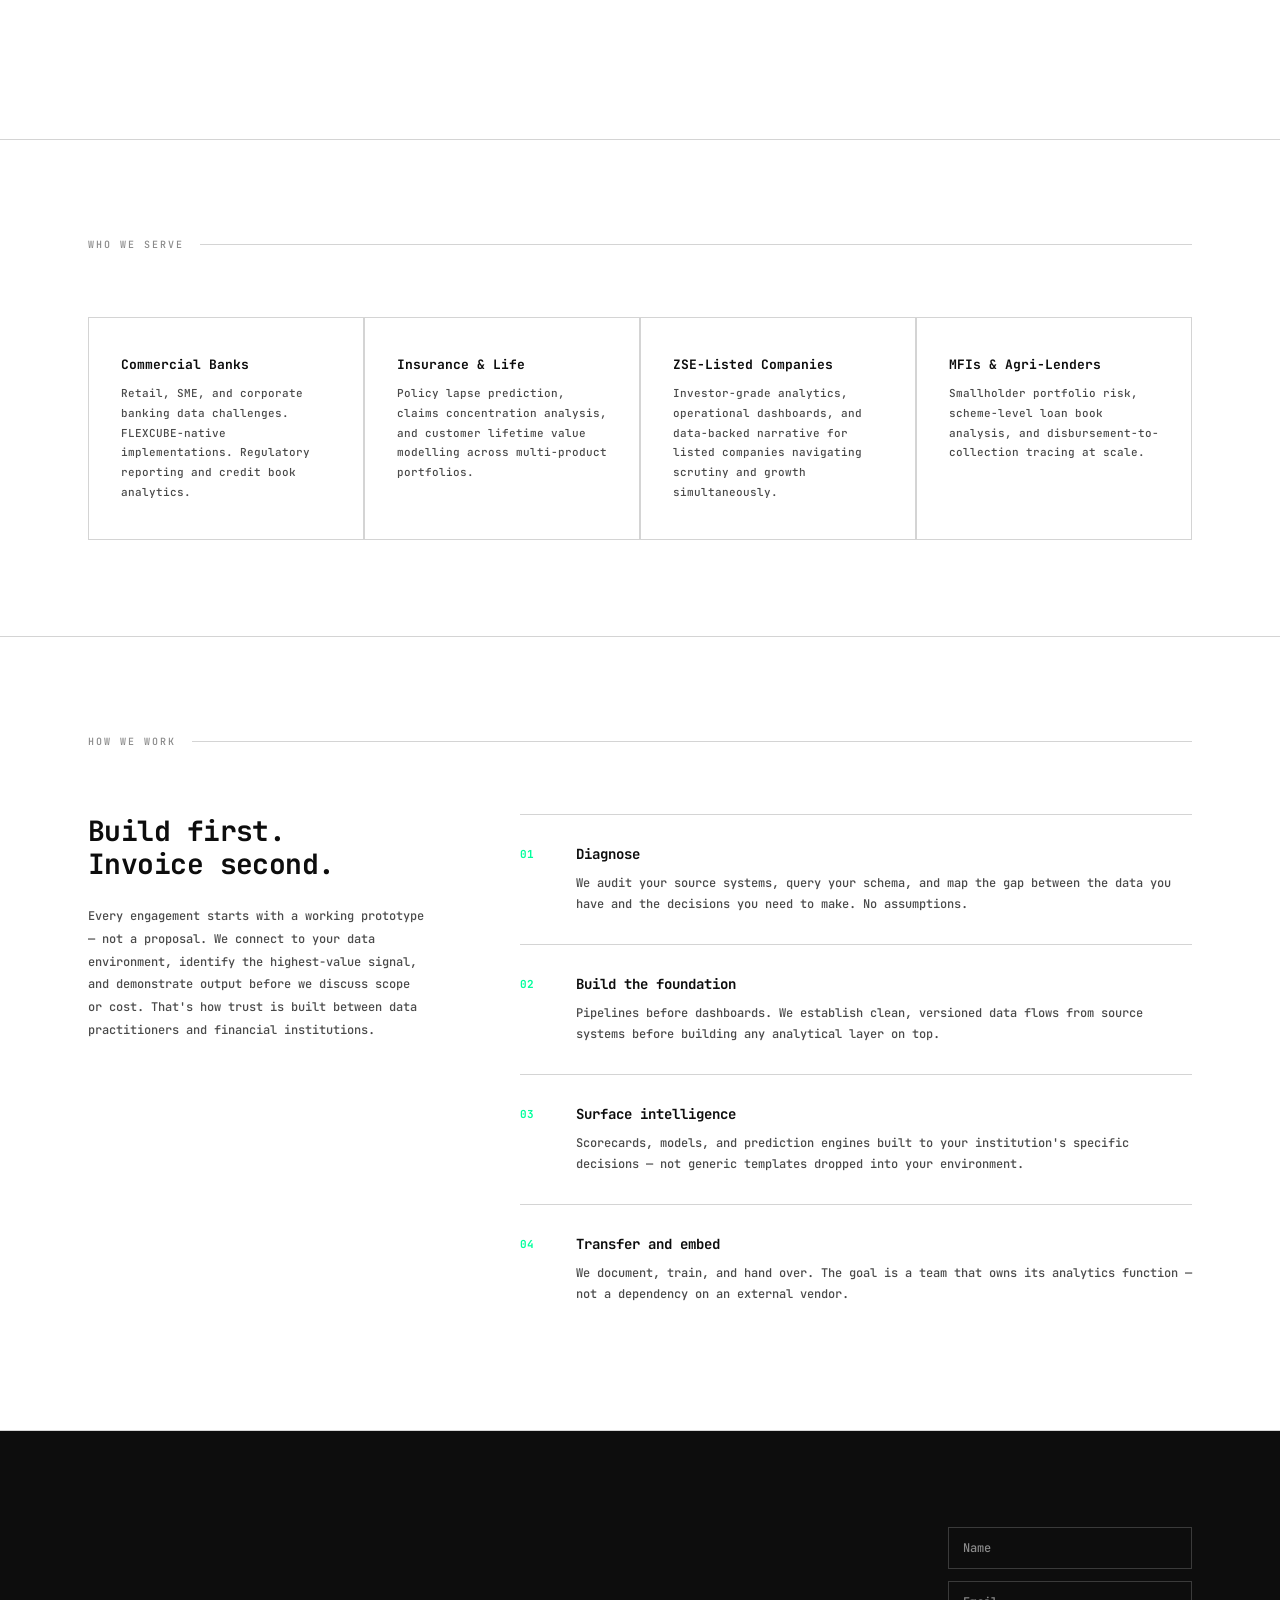
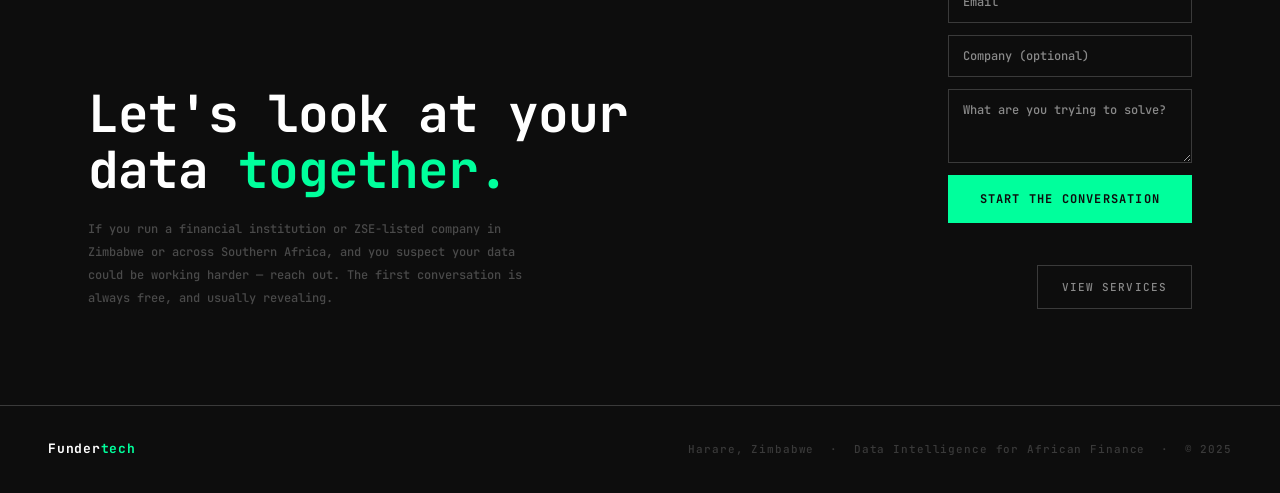
==== commit c65b6959: "Add contact form backed by serverless function + Resend" ====
--- a/index.html
+++ b/index.html
@@ -395,7 +395,14 @@
       <p>If you run a financial institution or ZSE-listed company in Zimbabwe or across Southern Africa, and you suspect your data could be working harder — reach out. The first conversation is always free, and usually revealing.</p>
     </div>
     <div class="cta-right">
-      <a href="mailto:hello@fundertech.co.zw" class="btn-primary">Start the conversation</a>
+      <form id="contact-form" class="contact-form" novalidate>
+        <input type="text" name="name" placeholder="Name" autocomplete="name" required>
+        <input type="email" name="email" placeholder="Email" autocomplete="email" required>
+        <input type="text" name="company" placeholder="Company (optional)" autocomplete="organization">
+        <textarea name="message" placeholder="What are you trying to solve?" rows="3" required></textarea>
+        <button type="submit" class="btn-primary">Start the conversation</button>
+        <p class="form-status" id="form-status"></p>
+      </form>
       <a href="#services" class="btn-ghost">View services</a>
     </div>
   </div>
@@ -474,5 +481,40 @@
   }
 })();
 </script>
+<script>
+(function () {
+  const form = document.getElementById('contact-form');
+  const status = document.getElementById('form-status');
+  if (!form) return;
+
+  form.addEventListener('submit', function (e) {
+    e.preventDefault();
+    const data = Object.fromEntries(new FormData(form));
+    status.textContent = 'Sending…';
+    status.className = 'form-status';
+
+    fetch('/api/contact', {
+      method: 'POST',
+      headers: { 'Content-Type': 'application/json' },
+      body: JSON.stringify(data),
+    })
+      .then((r) => r.json().then((body) => ({ ok: r.ok, body })))
+      .then(({ ok, body }) => {
+        if (ok) {
+          status.textContent = "Message sent — we'll be in touch shortly.";
+          status.className = 'form-status success';
+          form.reset();
+        } else {
+          status.textContent = body.error || 'Something went wrong. Please try again.';
+          status.className = 'form-status error';
+        }
+      })
+      .catch(() => {
+        status.textContent = 'Network error. Please try again.';
+        status.className = 'form-status error';
+      });
+  });
+})();
+</script>
 </body>
 </html>
--- a/styles.css
+++ b/styles.css
@@ -537,6 +537,29 @@
 .cta-left h2 .accent { color: var(--mint); }
 .cta-left p { font-size: 12px; color: #4A4A4A; font-weight: 500; max-width: 440px; line-height: 1.9; }
 .cta-right { display: flex; flex-direction: column; gap: 16px; align-items: flex-end; flex-shrink: 0; }
+
+.contact-form { display: flex; flex-direction: column; gap: 12px; width: 100%; max-width: 320px; }
+.contact-form input,
+.contact-form textarea {
+  background: transparent;
+  border: 1px solid var(--grey-4);
+  color: var(--white);
+  font-family: var(--mono);
+  font-size: 12px;
+  font-weight: 500;
+  padding: 12px 14px;
+  resize: vertical;
+  transition: border-color 0.2s;
+  width: 100%;
+}
+.contact-form input::placeholder,
+.contact-form textarea::placeholder { color: var(--grey-3); }
+.contact-form input:focus,
+.contact-form textarea:focus { outline: none; border-color: var(--mint); }
+.contact-form button { width: 100%; }
+.form-status { font-size: 11px; color: var(--grey-3); min-height: 14px; }
+.form-status.success { color: var(--mint); }
+.form-status.error { color: #ff6b6b; }
 
 .btn-primary {
   display: inline-block;
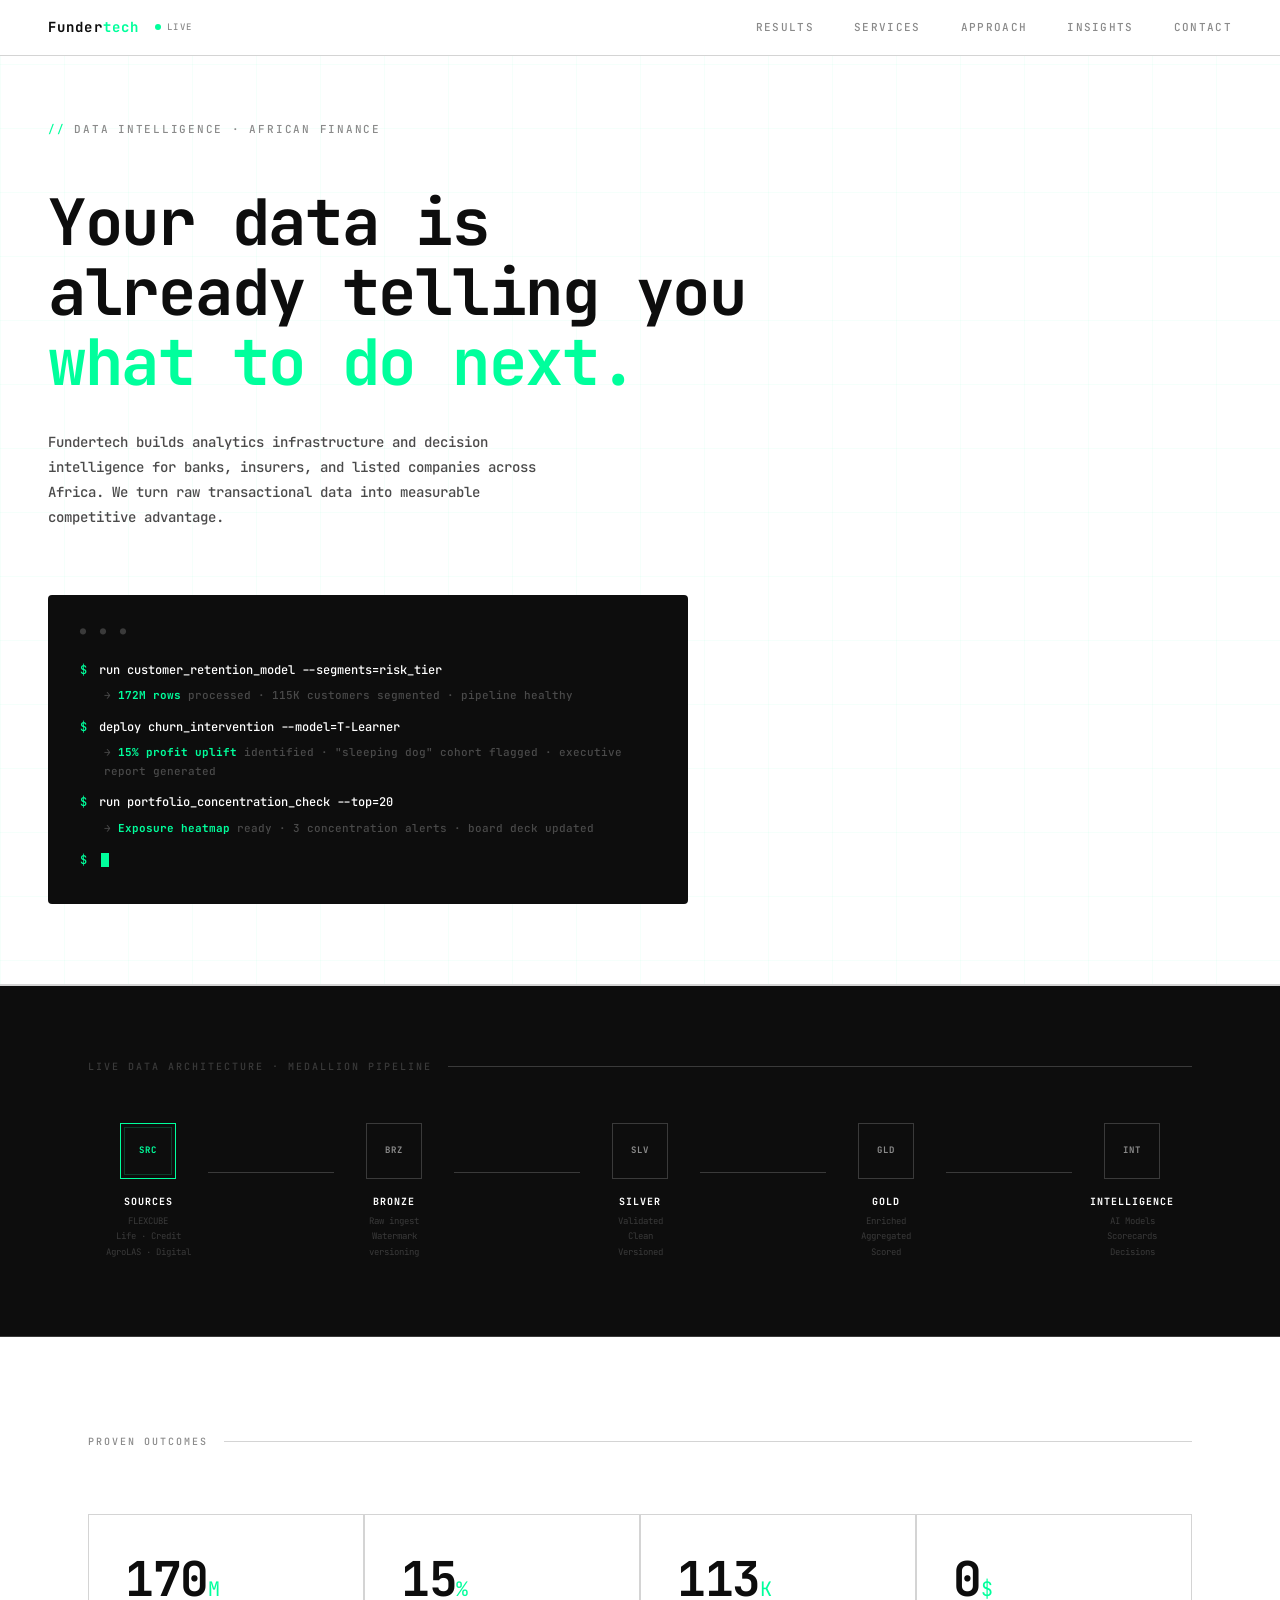
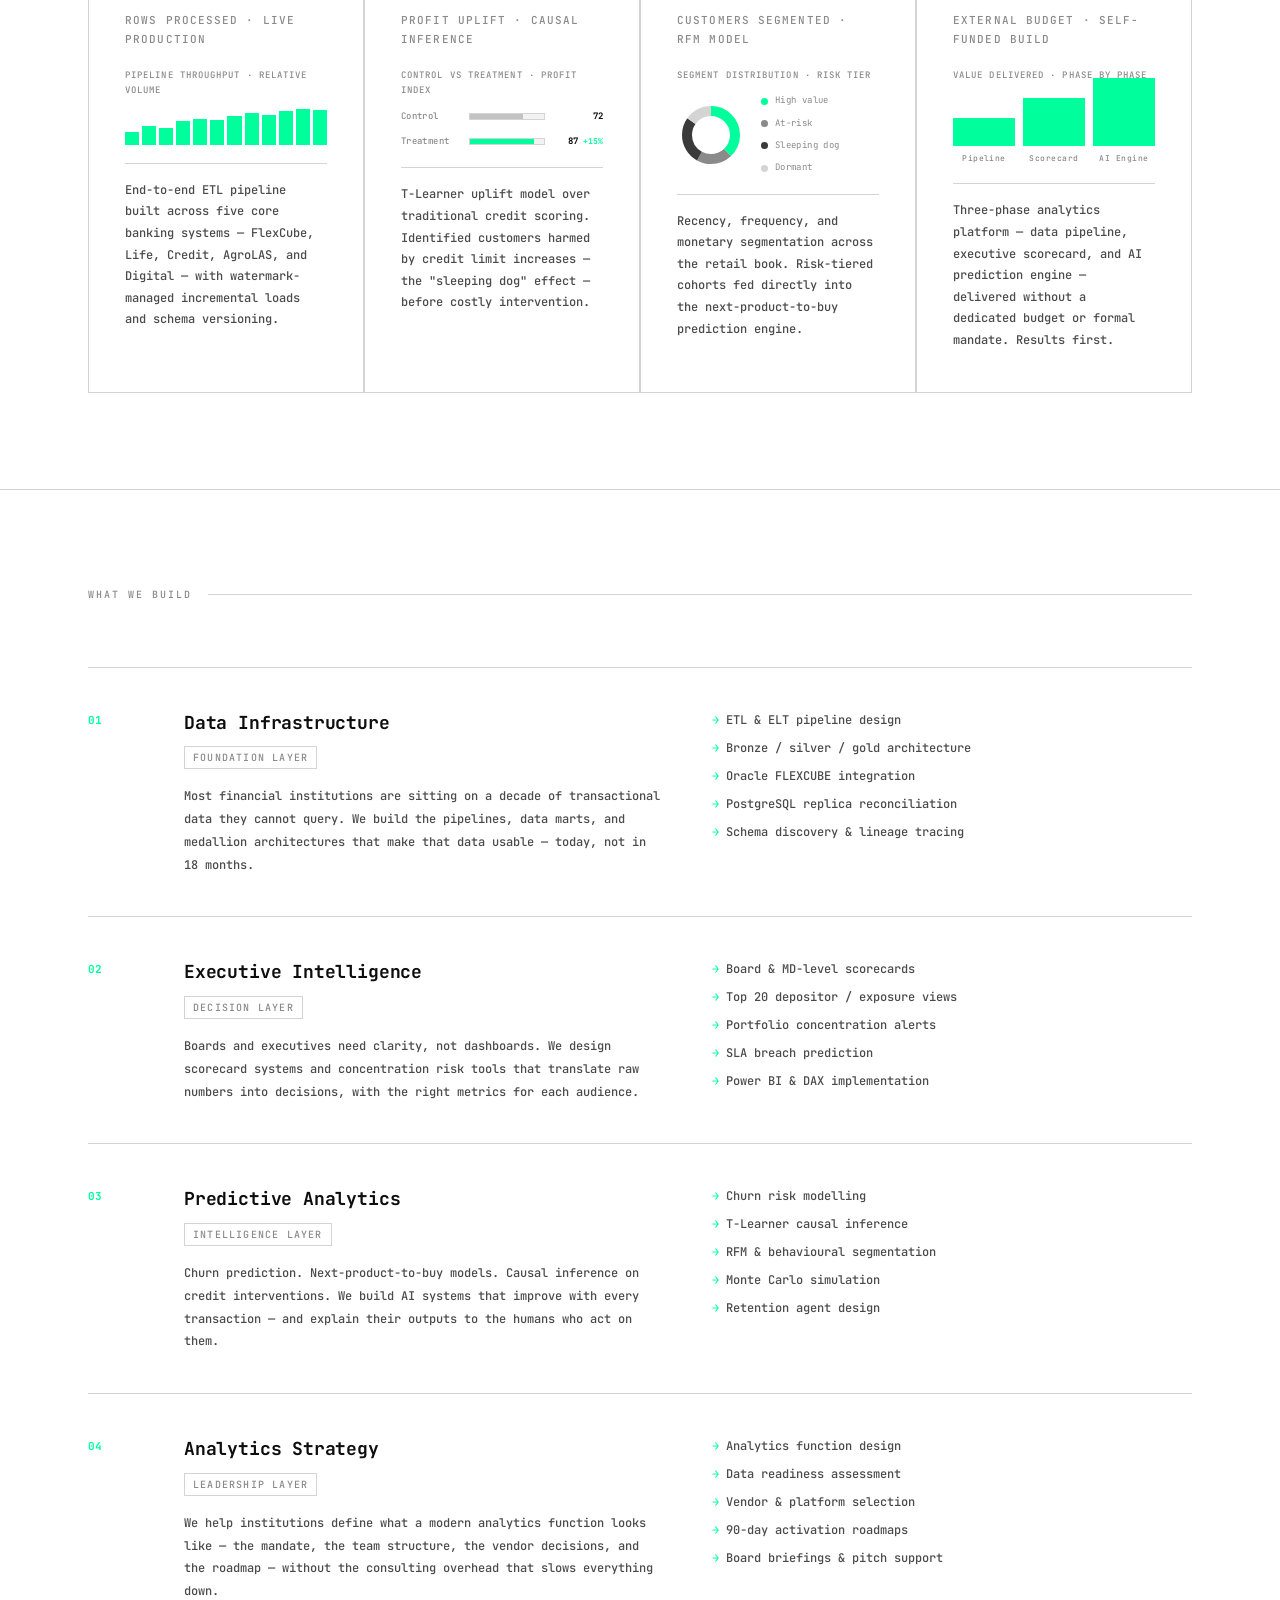
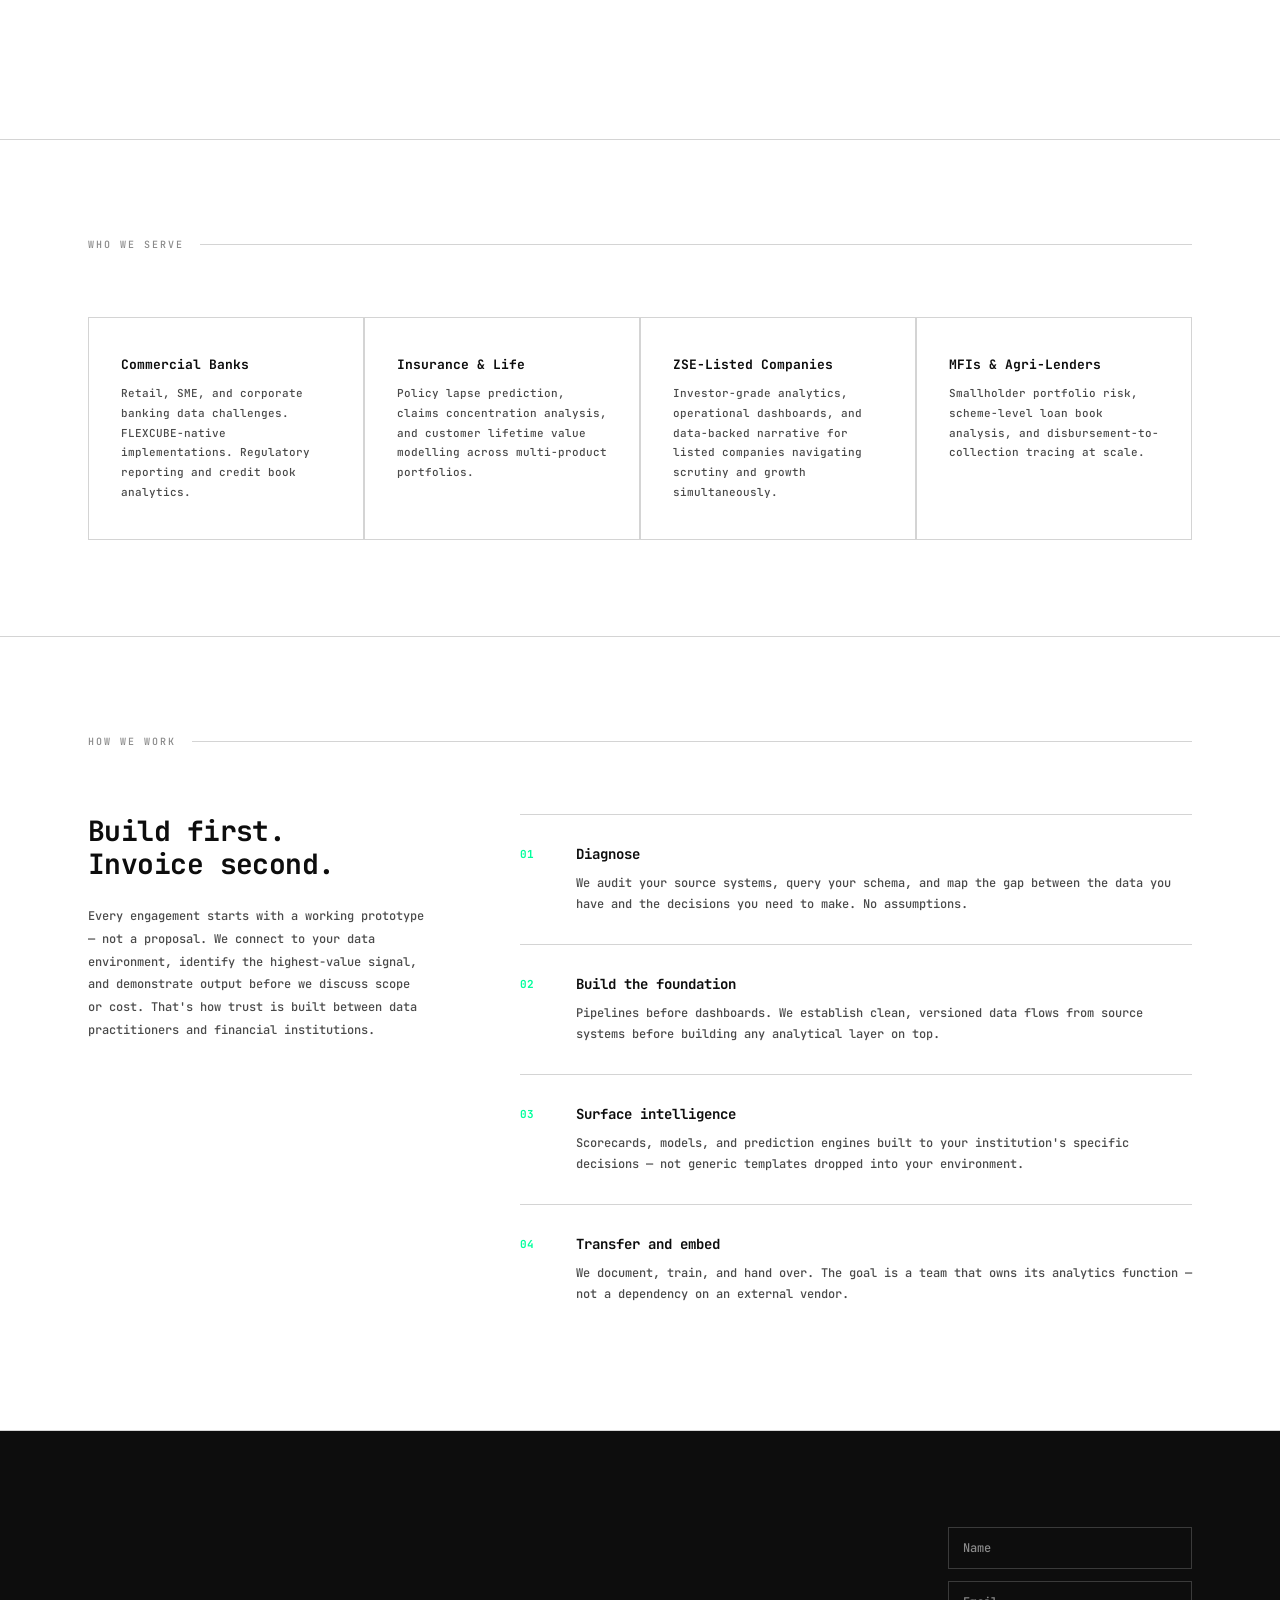
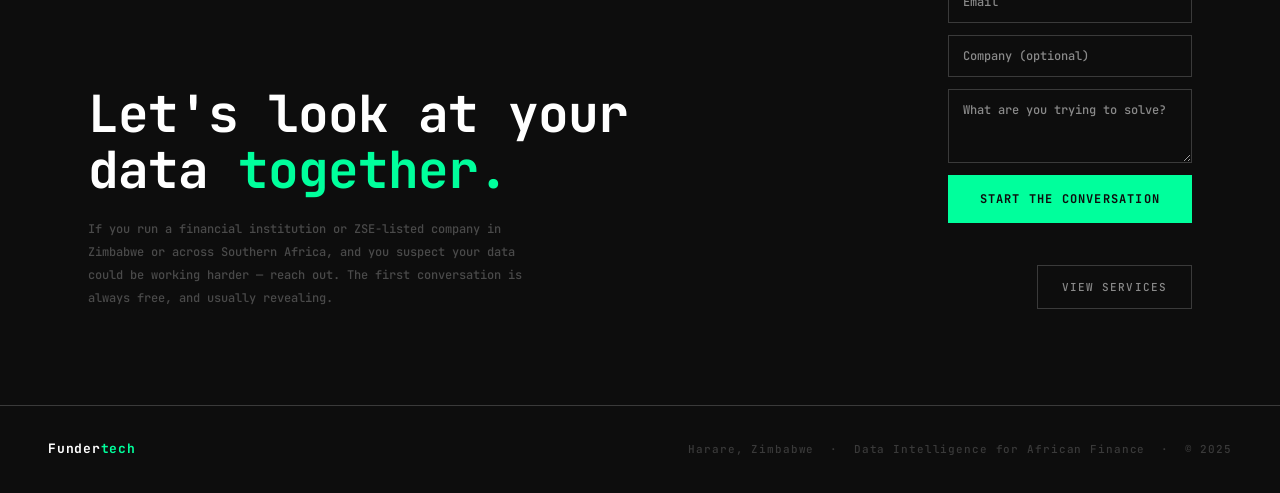
==== commit 06ebc227: "Add mobile nav menu toggle (fixes missing nav on mobile, including Insights link)" ====
--- a/index.html
+++ b/index.html
@@ -16,7 +16,10 @@
     <a href="#" class="nav-logo">Funder<span>tech</span></a>
     <span class="nav-live"><span class="live-dot"></span>live</span>
   </div>
-  <ul class="nav-links">
+  <button class="nav-toggle" aria-label="Toggle menu" aria-expanded="false" aria-controls="nav-links">
+    <span></span><span></span><span></span>
+  </button>
+  <ul class="nav-links" id="nav-links">
     <li><a href="#results">Results</a></li>
     <li><a href="#services">Services</a></li>
     <li><a href="#approach">Approach</a></li>
@@ -24,6 +27,7 @@
     <li><a href="#contact">Contact</a></li>
   </ul>
 </nav>
+<script src="nav.js" defer></script>
 
 <!-- HERO -->
 <section>
--- a/styles.css
+++ b/styles.css
@@ -87,6 +87,30 @@
   transition: color 0.2s;
 }
 .nav-links a:hover { color: var(--black); }
+
+.nav-toggle {
+  display: none;
+  background: none;
+  border: none;
+  cursor: pointer;
+  padding: 8px;
+  width: 32px;
+  height: 32px;
+  flex-direction: column;
+  justify-content: center;
+  align-items: center;
+  gap: 5px;
+}
+.nav-toggle span {
+  display: block;
+  width: 20px;
+  height: 2px;
+  background: var(--black);
+  transition: transform 0.2s ease, opacity 0.2s ease;
+}
+.nav-toggle[aria-expanded="true"] span:nth-child(1) { transform: translateY(7px) rotate(45deg); }
+.nav-toggle[aria-expanded="true"] span:nth-child(2) { opacity: 0; }
+.nav-toggle[aria-expanded="true"] span:nth-child(3) { transform: translateY(-7px) rotate(-45deg); }
 
 /* ── HERO ── */
 .hero {
@@ -610,7 +634,22 @@
 /* ── RESPONSIVE ── */
 @media (max-width: 768px) {
   nav { padding: 0 24px; }
-  .nav-links { display: none; }
+  .nav-toggle { display: flex; }
+  .nav-links {
+    display: none;
+    position: fixed;
+    top: 56px;
+    left: 0;
+    right: 0;
+    flex-direction: column;
+    gap: 0;
+    background: var(--white);
+    border-bottom: 1px solid var(--grey-2);
+    padding: 8px 24px 16px;
+  }
+  .nav-links.open { display: flex; }
+  .nav-links li { border-top: 1px solid var(--grey-1); }
+  .nav-links a { display: block; padding: 16px 0; }
   .hero { padding: 100px 24px 64px; }
   .section-inner { padding: 64px 24px; }
   .pipeline-inner { padding: 56px 24px; }
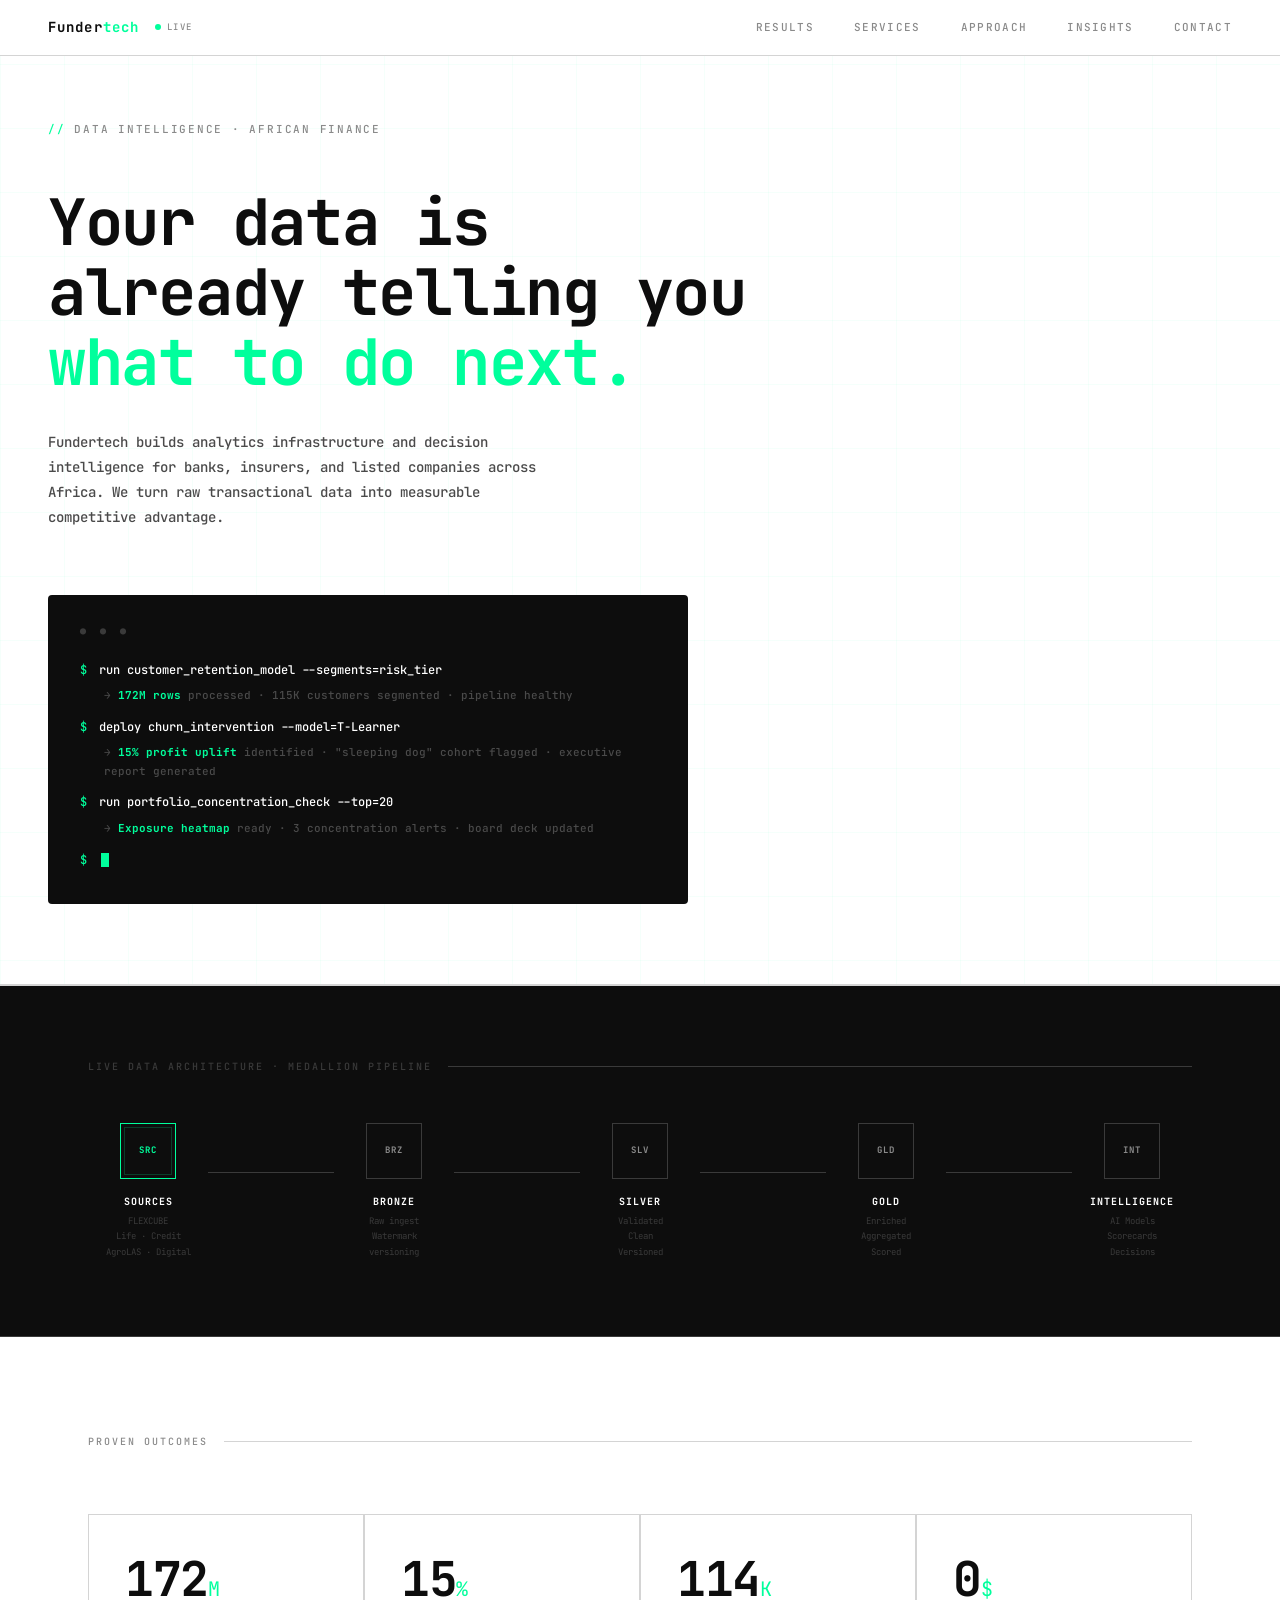
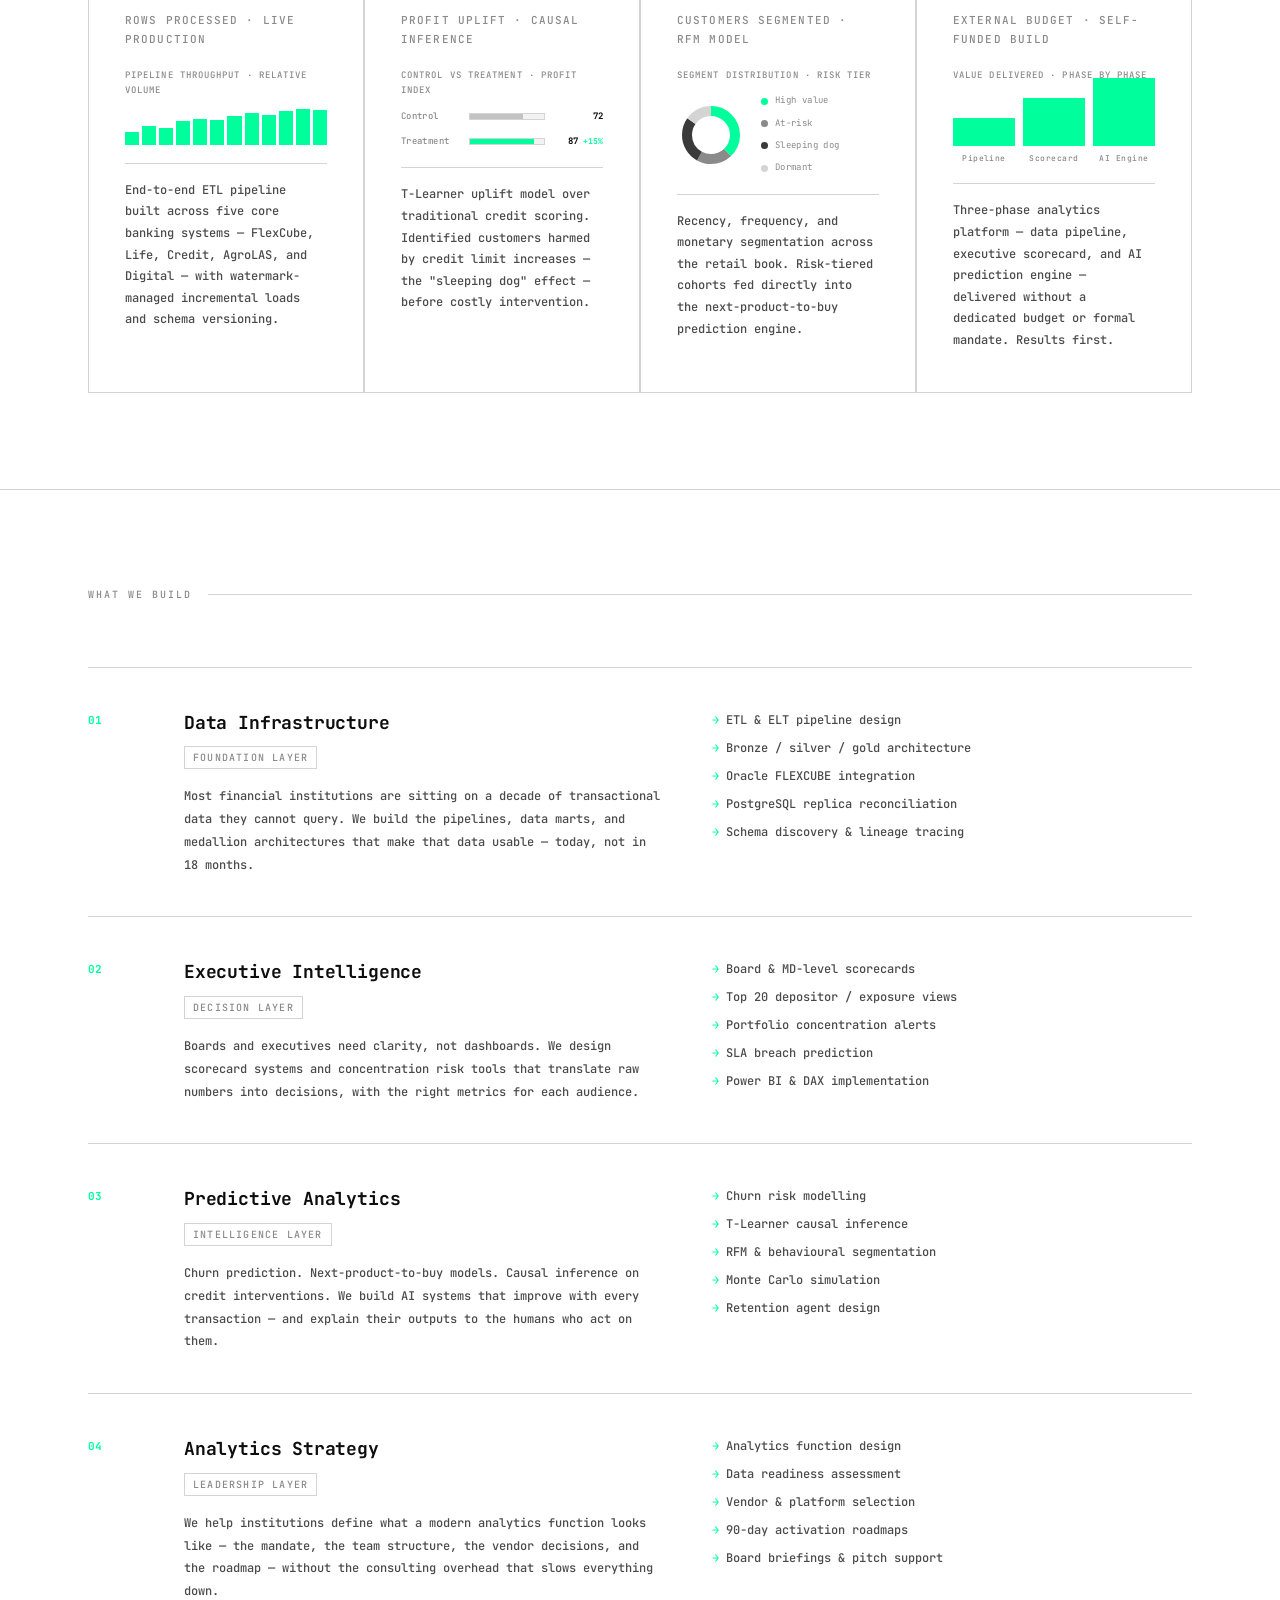
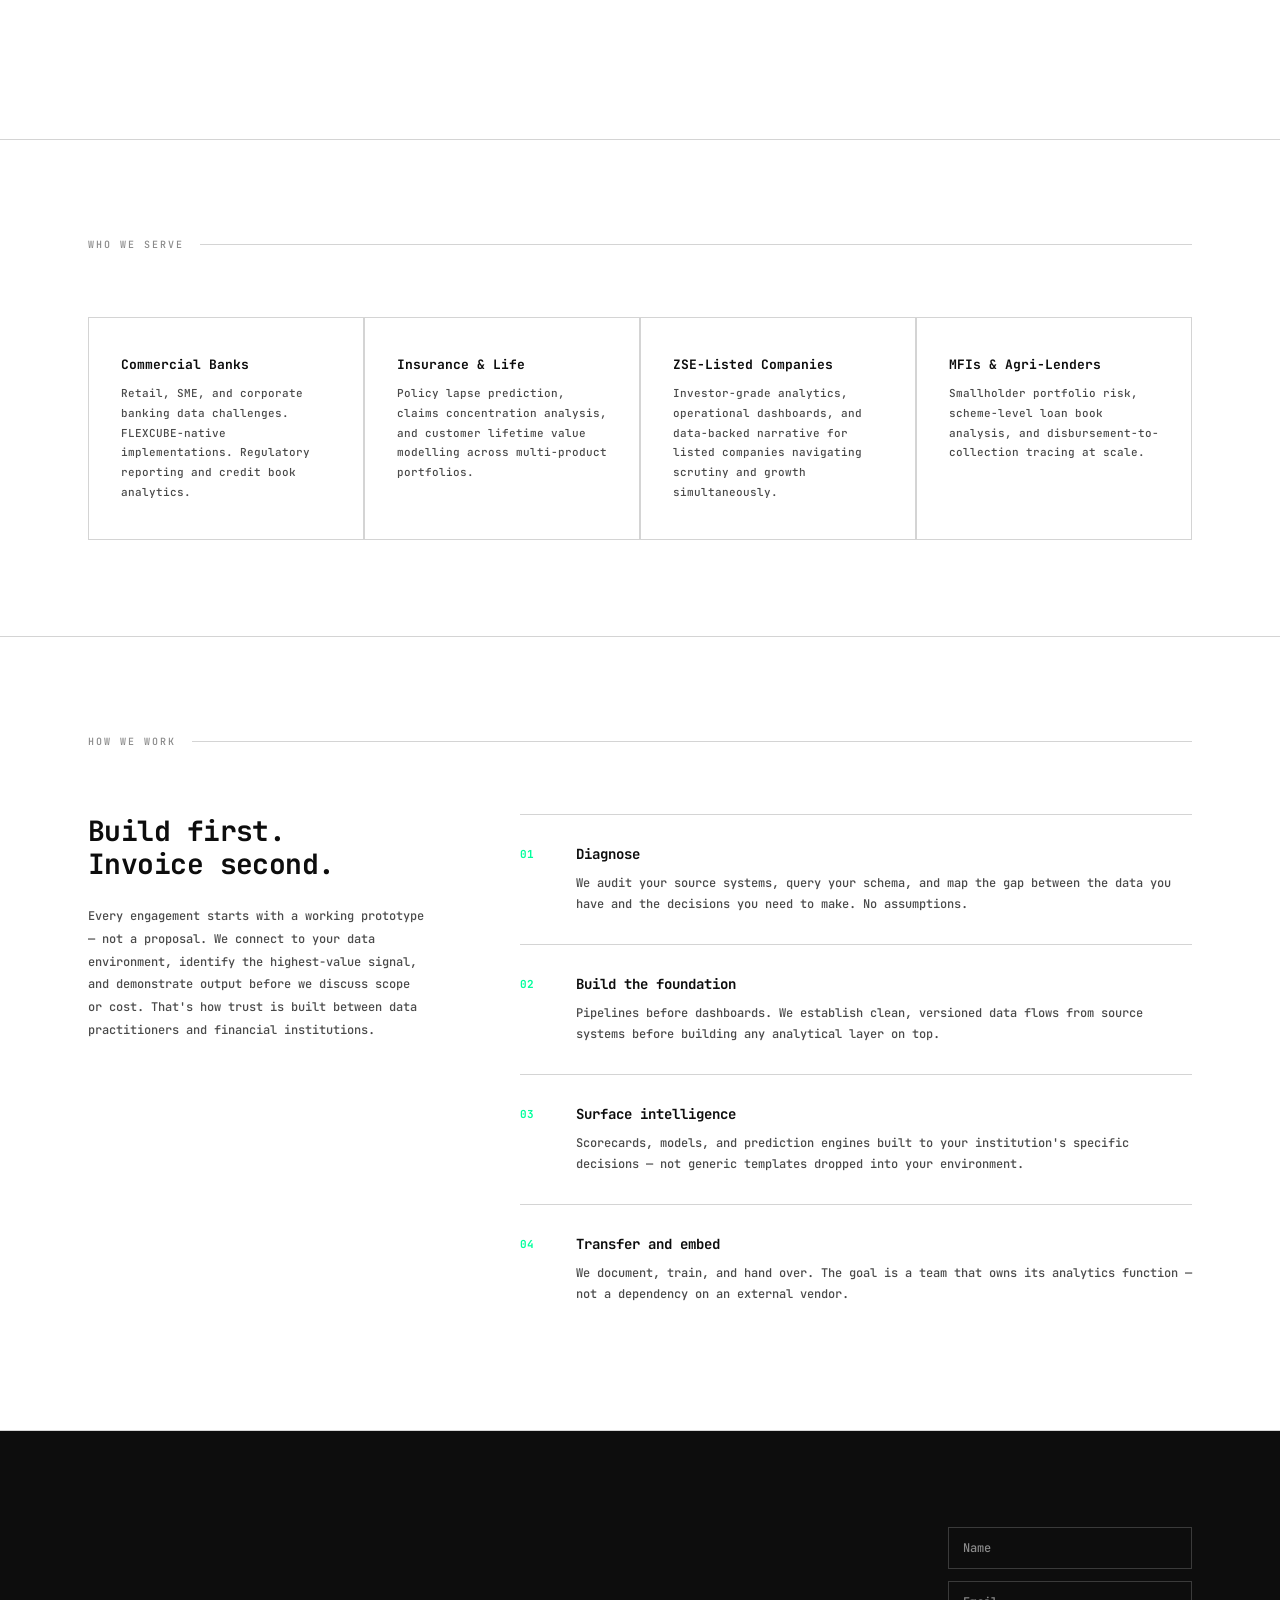
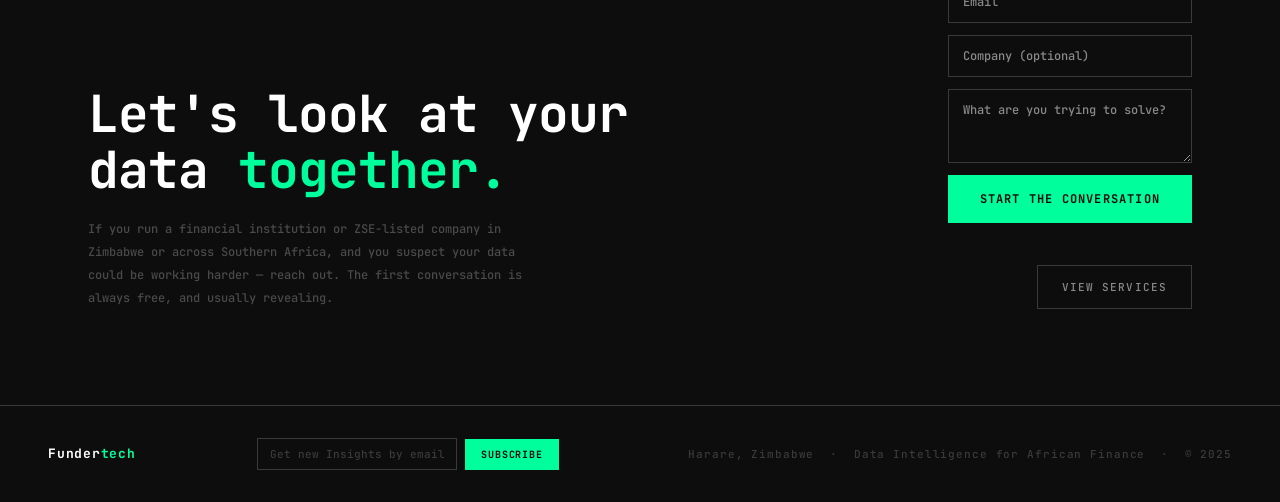
==== commit 76692040: "Add newsletter signup form in footer, backed by serverless function + Resend" ====
--- a/index.html
+++ b/index.html
@@ -415,8 +415,14 @@
 <!-- FOOTER -->
 <footer>
   <div class="footer-logo">Funder<span>tech</span></div>
+  <form id="newsletter-form" class="newsletter-form" novalidate>
+    <input type="email" name="email" placeholder="Get new Insights by email" required>
+    <button type="submit">Subscribe</button>
+    <span class="newsletter-status" id="newsletter-status"></span>
+  </form>
   <div class="footer-meta">Harare, Zimbabwe &nbsp;·&nbsp; Data Intelligence for African Finance &nbsp;·&nbsp; © 2025</div>
 </footer>
+<script src="newsletter.js" defer></script>
 
 <script>
 (function () {
--- a/styles.css
+++ b/styles.css
@@ -630,6 +630,37 @@
 .footer-logo { font-size: 13px; font-weight: 700; color: var(--white); letter-spacing: 0.06em; }
 .footer-logo span { color: var(--mint); }
 .footer-meta { font-size: 11px; color: var(--grey-4); letter-spacing: 0.08em; font-weight: 500; }
+
+.newsletter-form { display: flex; align-items: center; gap: 8px; }
+.newsletter-form input {
+  background: transparent;
+  border: 1px solid var(--grey-4);
+  color: var(--white);
+  font-family: var(--mono);
+  font-size: 11px;
+  font-weight: 500;
+  padding: 8px 12px;
+  width: 200px;
+}
+.newsletter-form input::placeholder { color: var(--grey-4); }
+.newsletter-form input:focus { outline: none; border-color: var(--mint); }
+.newsletter-form button {
+  background: var(--mint);
+  color: var(--black);
+  border: none;
+  font-family: var(--mono);
+  font-size: 10px;
+  font-weight: 700;
+  letter-spacing: 0.08em;
+  text-transform: uppercase;
+  padding: 9px 16px;
+  cursor: pointer;
+  transition: opacity 0.2s;
+}
+.newsletter-form button:hover { opacity: 0.85; }
+.newsletter-status { font-size: 10px; color: var(--grey-4); }
+.newsletter-status.success { color: var(--mint); }
+.newsletter-status.error { color: #ff6b6b; }
 
 /* ── RESPONSIVE ── */
 @media (max-width: 768px) {
@@ -659,6 +690,8 @@
   .cta-inner { flex-direction: column; align-items: flex-start; }
   .cta-right { align-items: flex-start; }
   footer { flex-direction: column; gap: 12px; align-items: flex-start; }
+  .newsletter-form { width: 100%; }
+  .newsletter-form input { flex: 1; width: auto; }
   .service-row:hover { margin: 0; padding: 40px 0; background: transparent; }
   .pipeline-node { min-width: 88px; }
 }
